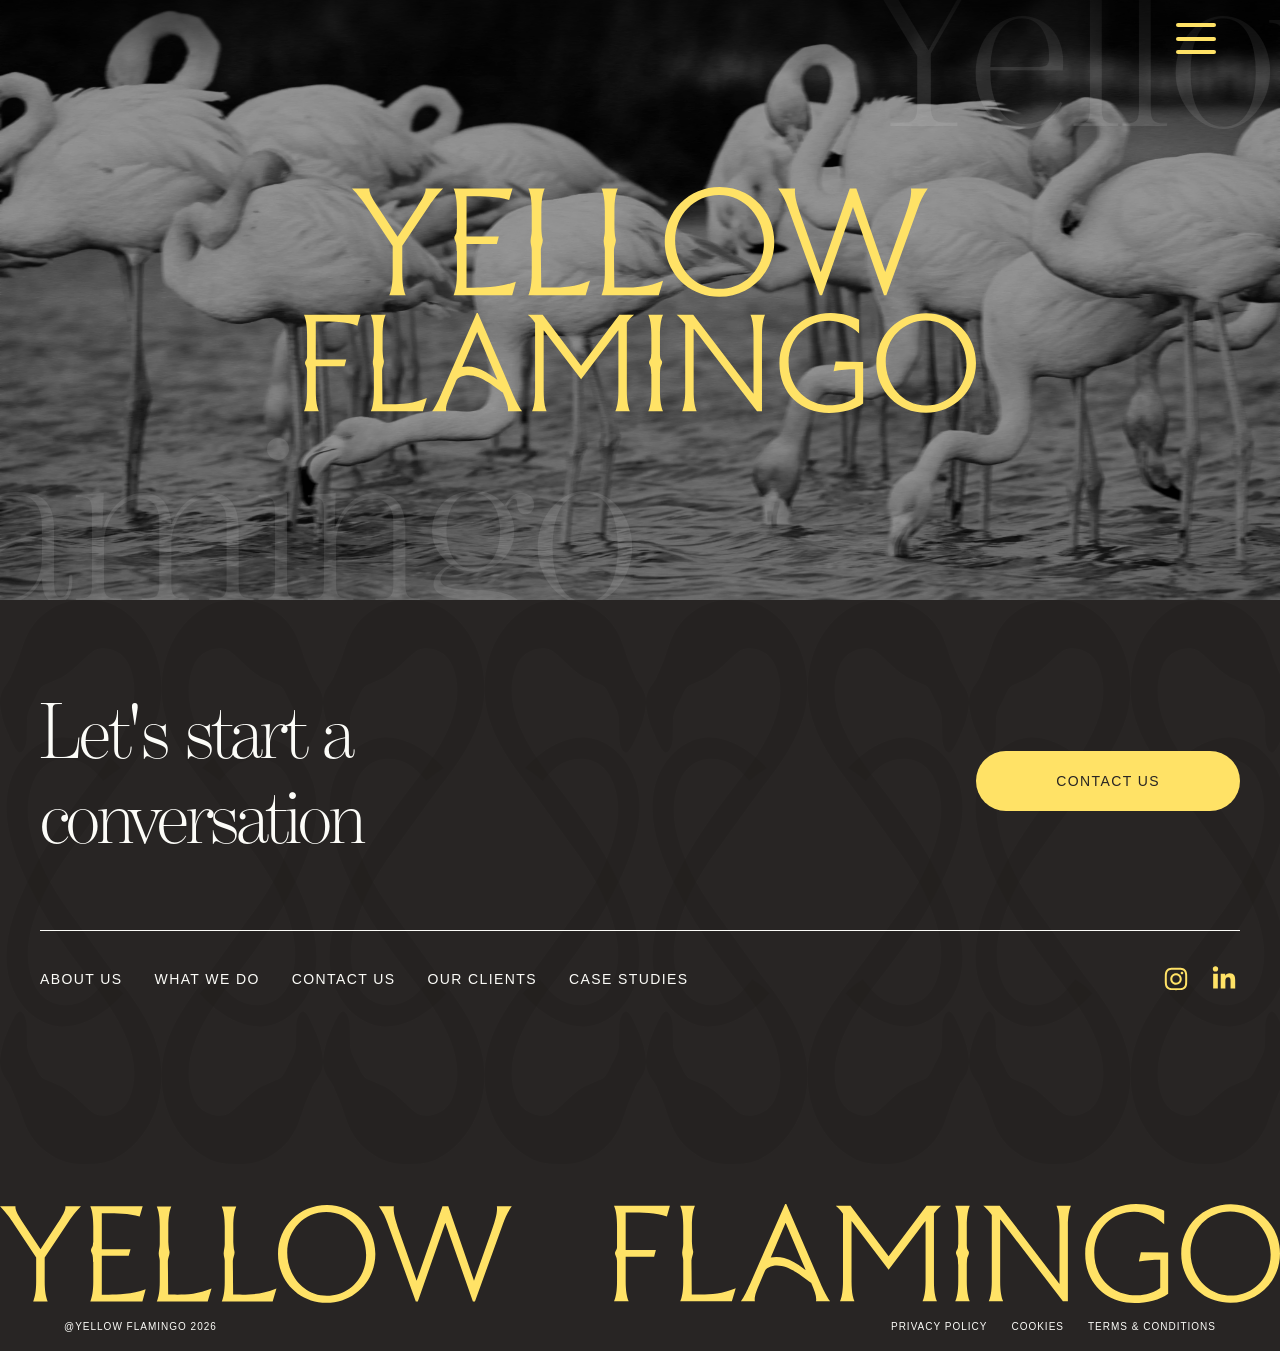
==== index.html @ ce8e5e8a "changes" ====
<!DOCTYPE html>
<html lang="en-US">

<head><meta charset="UTF-8">
    
    <meta name="viewport" content="width=device-width, initial-scale=1.0">
    <title>yellow-flamingo</title>
<meta name="robots" content="max-image-preview:large">
<style id="wp-img-auto-sizes-contain-inline-css">
img:is([sizes=auto i],[sizes^="auto," i]){contain-intrinsic-size:3000px 1500px}
/*# sourceURL=wp-img-auto-sizes-contain-inline-css */
</style>
<style id="wp-emoji-styles-inline-css">

	img.wp-smiley, img.emoji {
		display: inline !important;
		border: none !important;
		box-shadow: none !important;
		height: 1em !important;
		width: 1em !important;
		margin: 0 0.07em !important;
		vertical-align: -0.1em !important;
		background: none !important;
		padding: 0 !important;
	}
/*# sourceURL=wp-emoji-styles-inline-css */
</style>
<style id="wp-block-library-inline-css">
:root{--wp-block-synced-color:#7a00df;--wp-block-synced-color--rgb:122,0,223;--wp-bound-block-color:var(--wp-block-synced-color);--wp-editor-canvas-background:#ddd;--wp-admin-theme-color:#007cba;--wp-admin-theme-color--rgb:0,124,186;--wp-admin-theme-color-darker-10:#006ba1;--wp-admin-theme-color-darker-10--rgb:0,107,160.5;--wp-admin-theme-color-darker-20:#005a87;--wp-admin-theme-color-darker-20--rgb:0,90,135;--wp-admin-border-width-focus:2px}@media (min-resolution:192dpi){:root{--wp-admin-border-width-focus:1.5px}}.wp-element-button{cursor:pointer}:root .has-very-light-gray-background-color{background-color:#eee}:root .has-very-dark-gray-background-color{background-color:#313131}:root .has-very-light-gray-color{color:#eee}:root .has-very-dark-gray-color{color:#313131}:root .has-vivid-green-cyan-to-vivid-cyan-blue-gradient-background{background:linear-gradient(135deg,#00d084,#0693e3)}:root .has-purple-crush-gradient-background{background:linear-gradient(135deg,#34e2e4,#4721fb 50%,#ab1dfe)}:root .has-hazy-dawn-gradient-background{background:linear-gradient(135deg,#faaca8,#dad0ec)}:root .has-subdued-olive-gradient-background{background:linear-gradient(135deg,#fafae1,#67a671)}:root .has-atomic-cream-gradient-background{background:linear-gradient(135deg,#fdd79a,#004a59)}:root .has-nightshade-gradient-background{background:linear-gradient(135deg,#330968,#31cdcf)}:root .has-midnight-gradient-background{background:linear-gradient(135deg,#020381,#2874fc)}:root{--wp--preset--font-size--normal:16px;--wp--preset--font-size--huge:42px}.has-regular-font-size{font-size:1em}.has-larger-font-size{font-size:2.625em}.has-normal-font-size{font-size:var(--wp--preset--font-size--normal)}.has-huge-font-size{font-size:var(--wp--preset--font-size--huge)}:root .has-text-align-center{text-align:center}:root .has-text-align-left{text-align:left}:root .has-text-align-right{text-align:right}.has-fit-text{white-space:nowrap!important}#end-resizable-editor-section{display:none}.aligncenter{clear:both}.items-justified-left{justify-content:flex-start}.items-justified-center{justify-content:center}.items-justified-right{justify-content:flex-end}.items-justified-space-between{justify-content:space-between}.screen-reader-text{word-wrap:normal!important;border:0;clip-path:inset(50%);height:1px;margin:-1px;overflow:hidden;padding:0;position:absolute;width:1px;word-break:normal!important}.screen-reader-text:focus{background-color:#ddd;clip-path:none;color:#444;display:block;font-size:1em;height:auto;left:5px;line-height:normal;padding:15px 23px 14px;text-decoration:none;top:5px;width:auto;z-index:100000}html :where(.has-border-color){border-style:solid}html :where([style^=border-color],[style*=";border-color"],[style*="; border-color"]){border-style:solid}html :where([style^=border-top-color],[style*=";border-top-color"],[style*="; border-top-color"]){border-top-style:solid}html :where([style^=border-right-color],[style*=";border-right-color"],[style*="; border-right-color"]){border-right-style:solid}html :where([style^=border-bottom-color],[style*=";border-bottom-color"],[style*="; border-bottom-color"]){border-bottom-style:solid}html :where([style^=border-left-color],[style*=";border-left-color"],[style*="; border-left-color"]){border-left-style:solid}html :where([style^=border-width],[style*=";border-width"],[style*="; border-width"]){border-style:solid}html :where([style^=border-top-width],[style*=";border-top-width"],[style*="; border-top-width"]){border-top-style:solid}html :where([style^=border-right-width],[style*=";border-right-width"],[style*="; border-right-width"]){border-right-style:solid}html :where([style^=border-bottom-width],[style*=";border-bottom-width"],[style*="; border-bottom-width"]){border-bottom-style:solid}html :where([style^=border-left-width],[style*=";border-left-width"],[style*="; border-left-width"]){border-left-style:solid}html :where(img[class*=wp-image-]){height:auto;max-width:100%}:where(figure){margin:0 0 1em}html :where(.is-position-sticky){--wp-admin--admin-bar--position-offset:var(--wp-admin--admin-bar--height,0px)}@media screen and (max-width:600px){html :where(.is-position-sticky){--wp-admin--admin-bar--position-offset:0px}}

/*# sourceURL=/wp-includes/css/dist/block-library/common.min.css */
</style>
<style id="classic-theme-styles-inline-css">
/*! This file is auto-generated */
.wp-block-button__link{color:#fff;background-color:#32373c;border-radius:9999px;box-shadow:none;text-decoration:none;padding:calc(.667em + 2px) calc(1.333em + 2px);font-size:1.125em}.wp-block-file__button{background:#32373c;color:#fff;text-decoration:none}
/*# sourceURL=/wp-includes/css/classic-themes.min.css */
</style>

<style id="global-styles-inline-css">
:root{--wp--preset--aspect-ratio--square: 1;--wp--preset--aspect-ratio--4-3: 4/3;--wp--preset--aspect-ratio--3-4: 3/4;--wp--preset--aspect-ratio--3-2: 3/2;--wp--preset--aspect-ratio--2-3: 2/3;--wp--preset--aspect-ratio--16-9: 16/9;--wp--preset--aspect-ratio--9-16: 9/16;--wp--preset--color--black: #000000;--wp--preset--color--cyan-bluish-gray: #abb8c3;--wp--preset--color--white: #ffffff;--wp--preset--color--pale-pink: #f78da7;--wp--preset--color--vivid-red: #cf2e2e;--wp--preset--color--luminous-vivid-orange: #ff6900;--wp--preset--color--luminous-vivid-amber: #fcb900;--wp--preset--color--light-green-cyan: #7bdcb5;--wp--preset--color--vivid-green-cyan: #00d084;--wp--preset--color--pale-cyan-blue: #8ed1fc;--wp--preset--color--vivid-cyan-blue: #0693e3;--wp--preset--color--vivid-purple: #9b51e0;--wp--preset--gradient--vivid-cyan-blue-to-vivid-purple: linear-gradient(135deg,rgb(6,147,227) 0%,rgb(155,81,224) 100%);--wp--preset--gradient--light-green-cyan-to-vivid-green-cyan: linear-gradient(135deg,rgb(122,220,180) 0%,rgb(0,208,130) 100%);--wp--preset--gradient--luminous-vivid-amber-to-luminous-vivid-orange: linear-gradient(135deg,rgb(252,185,0) 0%,rgb(255,105,0) 100%);--wp--preset--gradient--luminous-vivid-orange-to-vivid-red: linear-gradient(135deg,rgb(255,105,0) 0%,rgb(207,46,46) 100%);--wp--preset--gradient--very-light-gray-to-cyan-bluish-gray: linear-gradient(135deg,rgb(238,238,238) 0%,rgb(169,184,195) 100%);--wp--preset--gradient--cool-to-warm-spectrum: linear-gradient(135deg,rgb(74,234,220) 0%,rgb(151,120,209) 20%,rgb(207,42,186) 40%,rgb(238,44,130) 60%,rgb(251,105,98) 80%,rgb(254,248,76) 100%);--wp--preset--gradient--blush-light-purple: linear-gradient(135deg,rgb(255,206,236) 0%,rgb(152,150,240) 100%);--wp--preset--gradient--blush-bordeaux: linear-gradient(135deg,rgb(254,205,165) 0%,rgb(254,45,45) 50%,rgb(107,0,62) 100%);--wp--preset--gradient--luminous-dusk: linear-gradient(135deg,rgb(255,203,112) 0%,rgb(199,81,192) 50%,rgb(65,88,208) 100%);--wp--preset--gradient--pale-ocean: linear-gradient(135deg,rgb(255,245,203) 0%,rgb(182,227,212) 50%,rgb(51,167,181) 100%);--wp--preset--gradient--electric-grass: linear-gradient(135deg,rgb(202,248,128) 0%,rgb(113,206,126) 100%);--wp--preset--gradient--midnight: linear-gradient(135deg,rgb(2,3,129) 0%,rgb(40,116,252) 100%);--wp--preset--font-size--small: 13px;--wp--preset--font-size--medium: 20px;--wp--preset--font-size--large: 36px;--wp--preset--font-size--x-large: 42px;--wp--preset--spacing--20: 0.44rem;--wp--preset--spacing--30: 0.67rem;--wp--preset--spacing--40: 1rem;--wp--preset--spacing--50: 1.5rem;--wp--preset--spacing--60: 2.25rem;--wp--preset--spacing--70: 3.38rem;--wp--preset--spacing--80: 5.06rem;--wp--preset--shadow--natural: 6px 6px 9px rgba(0, 0, 0, 0.2);--wp--preset--shadow--deep: 12px 12px 50px rgba(0, 0, 0, 0.4);--wp--preset--shadow--sharp: 6px 6px 0px rgba(0, 0, 0, 0.2);--wp--preset--shadow--outlined: 6px 6px 0px -3px rgb(255, 255, 255), 6px 6px rgb(0, 0, 0);--wp--preset--shadow--crisp: 6px 6px 0px rgb(0, 0, 0);}.wp-block-button{--wp--preset--dimension--25: 25%;--wp--preset--dimension--50: 50%;--wp--preset--dimension--75: 75%;--wp--preset--dimension--100: 100%;}:where(body) { margin: 0; }:where(.is-layout-flex){gap: 0.5em;}:where(.is-layout-grid){gap: 0.5em;}body .is-layout-flex{display: flex;}.is-layout-flex{flex-wrap: wrap;align-items: center;}.is-layout-flex > :is(*, div){margin: 0;}body .is-layout-grid{display: grid;}.is-layout-grid > :is(*, div){margin: 0;}body{padding-top: 0px;padding-right: 0px;padding-bottom: 0px;padding-left: 0px;}:root :where(.wp-element-button, .wp-block-button__link){background-color: #32373c;border-width: 0;color: #fff;font-family: inherit;font-size: inherit;font-style: inherit;font-weight: inherit;letter-spacing: inherit;line-height: inherit;padding-top: calc(0.667em + 2px);padding-right: calc(1.333em + 2px);padding-bottom: calc(0.667em + 2px);padding-left: calc(1.333em + 2px);text-decoration: none;text-transform: inherit;}.has-black-color{color: var(--wp--preset--color--black) !important;}.has-cyan-bluish-gray-color{color: var(--wp--preset--color--cyan-bluish-gray) !important;}.has-white-color{color: var(--wp--preset--color--white) !important;}.has-pale-pink-color{color: var(--wp--preset--color--pale-pink) !important;}.has-vivid-red-color{color: var(--wp--preset--color--vivid-red) !important;}.has-luminous-vivid-orange-color{color: var(--wp--preset--color--luminous-vivid-orange) !important;}.has-luminous-vivid-amber-color{color: var(--wp--preset--color--luminous-vivid-amber) !important;}.has-light-green-cyan-color{color: var(--wp--preset--color--light-green-cyan) !important;}.has-vivid-green-cyan-color{color: var(--wp--preset--color--vivid-green-cyan) !important;}.has-pale-cyan-blue-color{color: var(--wp--preset--color--pale-cyan-blue) !important;}.has-vivid-cyan-blue-color{color: var(--wp--preset--color--vivid-cyan-blue) !important;}.has-vivid-purple-color{color: var(--wp--preset--color--vivid-purple) !important;}.has-black-background-color{background-color: var(--wp--preset--color--black) !important;}.has-cyan-bluish-gray-background-color{background-color: var(--wp--preset--color--cyan-bluish-gray) !important;}.has-white-background-color{background-color: var(--wp--preset--color--white) !important;}.has-pale-pink-background-color{background-color: var(--wp--preset--color--pale-pink) !important;}.has-vivid-red-background-color{background-color: var(--wp--preset--color--vivid-red) !important;}.has-luminous-vivid-orange-background-color{background-color: var(--wp--preset--color--luminous-vivid-orange) !important;}.has-luminous-vivid-amber-background-color{background-color: var(--wp--preset--color--luminous-vivid-amber) !important;}.has-light-green-cyan-background-color{background-color: var(--wp--preset--color--light-green-cyan) !important;}.has-vivid-green-cyan-background-color{background-color: var(--wp--preset--color--vivid-green-cyan) !important;}.has-pale-cyan-blue-background-color{background-color: var(--wp--preset--color--pale-cyan-blue) !important;}.has-vivid-cyan-blue-background-color{background-color: var(--wp--preset--color--vivid-cyan-blue) !important;}.has-vivid-purple-background-color{background-color: var(--wp--preset--color--vivid-purple) !important;}.has-black-border-color{border-color: var(--wp--preset--color--black) !important;}.has-cyan-bluish-gray-border-color{border-color: var(--wp--preset--color--cyan-bluish-gray) !important;}.has-white-border-color{border-color: var(--wp--preset--color--white) !important;}.has-pale-pink-border-color{border-color: var(--wp--preset--color--pale-pink) !important;}.has-vivid-red-border-color{border-color: var(--wp--preset--color--vivid-red) !important;}.has-luminous-vivid-orange-border-color{border-color: var(--wp--preset--color--luminous-vivid-orange) !important;}.has-luminous-vivid-amber-border-color{border-color: var(--wp--preset--color--luminous-vivid-amber) !important;}.has-light-green-cyan-border-color{border-color: var(--wp--preset--color--light-green-cyan) !important;}.has-vivid-green-cyan-border-color{border-color: var(--wp--preset--color--vivid-green-cyan) !important;}.has-pale-cyan-blue-border-color{border-color: var(--wp--preset--color--pale-cyan-blue) !important;}.has-vivid-cyan-blue-border-color{border-color: var(--wp--preset--color--vivid-cyan-blue) !important;}.has-vivid-purple-border-color{border-color: var(--wp--preset--color--vivid-purple) !important;}.has-vivid-cyan-blue-to-vivid-purple-gradient-background{background: var(--wp--preset--gradient--vivid-cyan-blue-to-vivid-purple) !important;}.has-light-green-cyan-to-vivid-green-cyan-gradient-background{background: var(--wp--preset--gradient--light-green-cyan-to-vivid-green-cyan) !important;}.has-luminous-vivid-amber-to-luminous-vivid-orange-gradient-background{background: var(--wp--preset--gradient--luminous-vivid-amber-to-luminous-vivid-orange) !important;}.has-luminous-vivid-orange-to-vivid-red-gradient-background{background: var(--wp--preset--gradient--luminous-vivid-orange-to-vivid-red) !important;}.has-very-light-gray-to-cyan-bluish-gray-gradient-background{background: var(--wp--preset--gradient--very-light-gray-to-cyan-bluish-gray) !important;}.has-cool-to-warm-spectrum-gradient-background{background: var(--wp--preset--gradient--cool-to-warm-spectrum) !important;}.has-blush-light-purple-gradient-background{background: var(--wp--preset--gradient--blush-light-purple) !important;}.has-blush-bordeaux-gradient-background{background: var(--wp--preset--gradient--blush-bordeaux) !important;}.has-luminous-dusk-gradient-background{background: var(--wp--preset--gradient--luminous-dusk) !important;}.has-pale-ocean-gradient-background{background: var(--wp--preset--gradient--pale-ocean) !important;}.has-electric-grass-gradient-background{background: var(--wp--preset--gradient--electric-grass) !important;}.has-midnight-gradient-background{background: var(--wp--preset--gradient--midnight) !important;}.has-small-font-size{font-size: var(--wp--preset--font-size--small) !important;}.has-medium-font-size{font-size: var(--wp--preset--font-size--medium) !important;}.has-large-font-size{font-size: var(--wp--preset--font-size--large) !important;}.has-x-large-font-size{font-size: var(--wp--preset--font-size--x-large) !important;}
/*# sourceURL=global-styles-inline-css */
</style>

<link rel="stylesheet" id="yellow-flamingo-style-css" href="/wp-content/themes/yellow-flamingo/style.css?ver=1.0.0" media="all">
<link rel="EditURI" type="application/rsd+xml" title="RSD" href="/xmlrpc.php?rsd">
<meta name="generator" content="WordPress 7.1.3">
</head>

<body class="home blog wp-theme-yellow-flamingo gradient-bg">

    <a href="#main-content" class="sr-only focus:not-sr-only focus:absolute focus:top-4 focus:left-4 focus:z-[100] focus:px-4 focus:py-2 focus:bg-primary focus:text-white focus:rounded-lg">
        Skip to main content
    </a>

    <header class="fixed inset-x-0 top-0 z-50">
        <div aria-hidden="true" class="pointer-events-none absolute inset-x-0 top-0 h-19 bg-linear-to-b from-black/60 to-black/0 z-10"></div>

        <div class="container relative z-10 mx-auto flex w-full items-center justify-between px-6 py-6 sm:px-10 lg:px-16">
                            <span></span>
            
            <button type="button" id="menu-toggle" class="group relative z-70 flex h-7 w-10 items-center justify-center cursor-pointer" aria-label="Open menu" aria-expanded="false" aria-controls="primary-menu">
                <svg xmlns="http://www.w3.org/2000/svg" width="40" height="31" viewbox="0 0 40 31" fill="none">
                    <line x1="2" y1="2" x2="38" y2="2" stroke="#FFE266" stroke-width="4" stroke-linecap="round" class="origin-center transform-fill transition-transform duration-300 group-aria-expanded:translate-y-[13.5px] group-aria-expanded:rotate-45"></line>
                    <line x1="2" y1="16" x2="38" y2="16" stroke="#FFE266" stroke-width="4" stroke-linecap="round" class="origin-center transform-fill transition-all duration-300 group-aria-expanded:scale-x-0 group-aria-expanded:opacity-0"></line>
                    <line x1="2" y1="29" x2="38" y2="29" stroke="#FFE266" stroke-width="4" stroke-linecap="round" class="origin-center transform-fill transition-transform duration-300 group-aria-expanded:translate-y-[-13.5px] group-aria-expanded:-rotate-45"></line>
                </svg>
            </button>
        </div>
    </header>

    <div id="primary-menu" class="pointer-events-none fixed inset-0 z-60 opacity-0 transition-opacity duration-300" role="dialog" aria-modal="true" aria-label="Site menu" aria-hidden="true" inert>
        <div class="grid h-full w-full grid-cols-1 overflow-y-auto lg:grid-cols-2">
            <div class="relative flex flex-col items-center justify-center gap-10 bg-charcoal py-24">
                <div class="pointer-events-none fixed inset-x-0 top-0 z-80 container mx-auto flex w-full justify-end px-6 py-6 sm:px-10 lg:hidden lg:px-16">
                    <button type="button" data-menu-close class="pointer-events-auto relative z-70 flex h-7 w-10 items-center justify-center text-primary" aria-label="Close menu">
                        <svg class="h-6 w-6" xmlns="http://www.w3.org/2000/svg" width="28" height="28" viewbox="0 0 28 28" fill="currentColor">
                            <path d="M26 2L2 26M2 2L26 26" stroke="currentColor" stroke-width="4" stroke-linecap="round" stroke-linejoin="round"></path>
                        </svg>
                    </button>
                </div>

                <div class="pointer-events-none fixed inset-x-0 top-0 z-80 container mx-auto flex w-full justify-start px-6 py-6 sm:px-10 lg:px-16 h-19">
                    <a href="/" class="pointer-events-auto relative z-81 flex shrink-0 items-center gap-1.5" aria-label="yellow-flamingo — Home">
                        <img src="/wp-content/themes/yellow-flamingo/assets/images/yellow.svg" alt="" class="h-5 w-auto sm:h-6">
                        <img src="/wp-content/themes/yellow-flamingo/assets/images/flamingo.svg" alt="" class="h-5 pl-2 w-auto sm:h-6">
                    </a>
                </div>

                <div class="pointer-events-none fixed inset-x-0 top-0 z-80 container mx-auto flex h-full items-center justify-center px-6 sm:px-10 lg:justify-start lg:px-16">
                    <div class="pointer-events-auto flex flex-col items-center gap-10 lg:items-start">
                        <nav aria-label="Primary" class="flex flex-col items-center gap-6 text-center sm:gap-4 [&amp;_a]:link-underline [&amp;_a]:font-display [&amp;_a]:text-4xl [&amp;_a]:font-light [&amp;_a]:leading-tight [&amp;_a]:text-snow [&amp;_a]:transition-colors [&amp;_a]:duration-300 [&amp;_a:hover]:text-primary [&amp;_li]:list-none sm:[&amp;_a]:text-5xl lg:items-start lg:text-left lg:[&amp;_a]:text-5xl">
                            <li id="menu-item-6" class="menu-item menu-item-type-custom menu-item-object-custom menu-item-6"><a href="/about-us/">About Us</a></li>
<li id="menu-item-7" class="menu-item menu-item-type-custom menu-item-object-custom menu-item-7"><a href="#">What We Do</a></li>
<li id="menu-item-8" class="menu-item menu-item-type-custom menu-item-object-custom menu-item-8"><a href="#">Contact Us</a></li>
<li id="menu-item-9" class="menu-item menu-item-type-custom menu-item-object-custom menu-item-9"><a href="#">Our Clients</a></li>
<li id="menu-item-10" class="menu-item menu-item-type-custom menu-item-object-custom menu-item-10"><a href="#">Case Studies</a></li>
                        </nav>

                        <a href="/contact/" class="inline-flex w-fit shrink-0 items-center justify-center rounded-full bg-primary px-20 py-5 font-sans text-sm font-medium tracking-[1.4px] text-charcoal uppercase transition-colors duration-300 hover:bg-primary/90">
                            Contact Us
                        </a>
                    </div>
                </div>
            </div>

            <div class="relative hidden flex-col items-center justify-center bg-primary py-10 lg:flex lg:py-16">
                <div class="pointer-events-none fixed inset-x-0 top-0 z-80 container mx-auto hidden w-full justify-end px-6 py-6 sm:px-10 lg:flex lg:px-16">
                    <button type="button" data-menu-close class="pointer-events-auto relative z-70 flex h-7 w-10 items-center justify-center text-charcoal cursor-pointer" aria-label="Close menu">
                        <svg class="h-6 w-6" xmlns="http://www.w3.org/2000/svg" width="28" height="28" viewbox="0 0 28 28" fill="none">
                            <path d="M26 2L2 26M2 2L26 26" stroke="#1E1E1E" stroke-width="4" stroke-linecap="round" stroke-linejoin="round"></path>
                        </svg>
                    </button>
                </div>

                <div class="pointer-events-none fixed inset-x-0 top-0 z-80 hidden h-full container mx-auto items-center justify-end px-6 sm:px-10 lg:flex lg:px-16">
                    <div class="pointer-events-auto w-95 overflow-hidden rounded-sm bg-charcoal">
                        <img src="/wp-content/themes/yellow-flamingo/assets/images/akt-london.webp" alt="" class="aspect-4/3 w-full object-cover">
                        <div class="p-5">
                            <p class="font-sans text-sm font-medium tracking-[1.4px] text-snow uppercase">AKT London</p>
                            <p class="mt-4 font-display text-2xl leading-tight font-light text-snow">Retail readiness and
                                wholesale foundations for a bodycare start-up on the rise</p>
                            <a href="#" class="eyebrow text-underline mt-4 inline-block text-primary uppercase transition-colors duration-300 hover:text-primary/80">
                                Read the case study
                            </a>
                        </div>
                    </div>
                </div>
            </div>
        </div>
    </div>


    <main id="main-content" role="main">
<section class="relative flex min-h-150 w-full items-center justify-center overflow-hidden bg-charcoal">
    <img src="/wp-content/themes/yellow-flamingo/assets/images/yellow-flamingo-hero.webp" alt="A flock of flamingos" class="absolute inset-0 h-full w-full object-cover">

    <div aria-hidden="true" class="pointer-events-none absolute inset-0 bg-black/40"></div>

    <h1>
        <span class="sr-only">Yellow Flamingo</span>

        <span aria-hidden="true" class="pointer-events-none absolute top-0 right-0 z-10 max-w-none translate-x-1/4 -translate-y-1/4 font-display font-light text-[8rem] text-white/10 sm:text-[12rem] lg:text-[16rem] hidden lg:block">
            Yellow
        </span>
        <span aria-hidden="true" class="pointer-events-none absolute bottom-0 left-0 z-10 max-w-none -translate-x-1/4 translate-y-1/4 font-display font-light text-[8rem] whitespace-nowrap text-white/10 sm:text-[12rem] lg:text-[16rem] hidden lg:block">
            Flamingo
        </span>

    </h1>

    <div class="relative z-20 flex flex-col items-center gap-3 px-6 sm:gap-4">
        <img src="/wp-content/themes/yellow-flamingo/assets/images/yellow.svg" alt="Yellow Flamingo" class="w-[70vw] max-w-md sm:max-w-lg lg:max-w-xl">
        <img src="/wp-content/themes/yellow-flamingo/assets/images/flamingo.svg" alt="" class="w-[80vw] max-w-lg sm:max-w-xl lg:max-w-2xl">
    </div>
</section>



</main>
<!-- End of Main Content -->

<!-- Footer -->
<footer class="relative overflow-hidden bg-charcoal text-snow">
    <div class="relative lg:min-h-141">
        <div aria-hidden="true" class="pointer-events-none absolute inset-0 bg-repeat" style="background-image:url('/wp-content/themes/yellow-flamingo/assets/images/pattern.svg');">
        </div>

        <div class="container relative z-10 mx-auto w-full px-6 pt-20 pb-10 sm:px-10 md:pt-24 lg:px=20">
            <div class="flex flex-col items-center gap-10 text-center lg:flex-row lg:items-center lg:justify-between lg:text-left">
                <h2 class="font-display text-5xl leading-[1.05] font-light text-snow sm:text-6xl lg:text-[5rem] lg:leading-21.25">
                    Let's start a<br>
                    conversation
                </h2>
                <a href="/contact/" class="inline-flex shrink-0 items-center justify-center rounded-full bg-primary px-20 py-5 font-sans text-sm font-medium tracking-[1.4px] text-charcoal uppercase transition-colors duration-300 hover:bg-primary/90">
                    Contact Us
                </a>
            </div>

            <div class="mt-14 border-t border-snow md:mt-16"></div>

            <div class="mt-8 grid grid-cols-2 grid-flow-col grid-rows-3 items-center gap-x-8 gap-y-6 sm:flex sm:flex-row sm:gap-y-3 sm:items-center sm:justify-between">
                <nav aria-label="Footer" class="contents sm:flex sm:flex-wrap sm:items-center sm:gap-x-8 sm:gap-y-3 [&amp;_a]:font-sans [&amp;_a]:text-sm [&amp;_a]:font-medium [&amp;_a]:tracking-[1.4px] [&amp;_a]:text-snow [&amp;_a]:uppercase [&amp;_a]:transition-colors [&amp;_a]:duration-300 [&amp;_a:hover]:text-primary [&amp;_li]:list-none">
                    <li class="menu-item menu-item-type-custom menu-item-object-custom menu-item-6"><a href="/about-us/">About Us</a></li>
<li class="menu-item menu-item-type-custom menu-item-object-custom menu-item-7"><a href="#">What We Do</a></li>
<li class="menu-item menu-item-type-custom menu-item-object-custom menu-item-8"><a href="#">Contact Us</a></li>
<li class="menu-item menu-item-type-custom menu-item-object-custom menu-item-9"><a href="#">Our Clients</a></li>
<li class="menu-item menu-item-type-custom menu-item-object-custom menu-item-10"><a href="#">Case Studies</a></li>
                </nav>
                <div class="flex items-center gap-4">
                    <a href="https://www.instagram.com/yellow.flamingo/" target="_blank" rel="noopener noreferrer" class="text-primary transition-colors duration-300 hover:text-primary/80">
                        <span class="sr-only">Instagram</span>
                        <svg xmlns="http://www.w3.org/2000/svg" viewbox="0 0 640 640" fill="currentColor" class="h-8 w-8">
                            <path d="M320.3 205C256.8 204.8 205.2 256.2 205 319.7C204.8 383.2 256.2 434.8 319.7 435C383.2 435.2 434.8 383.8 435 320.3C435.2 256.8 383.8 205.2 320.3 205zM319.7 245.4C360.9 245.2 394.4 278.5 394.6 319.7C394.8 360.9 361.5 394.4 320.3 394.6C279.1 394.8 245.6 361.5 245.4 320.3C245.2 279.1 278.5 245.6 319.7 245.4zM413.1 200.3C413.1 185.5 425.1 173.5 439.9 173.5C454.7 173.5 466.7 185.5 466.7 200.3C466.7 215.1 454.7 227.1 439.9 227.1C425.1 227.1 413.1 215.1 413.1 200.3zM542.8 227.5C541.1 191.6 532.9 159.8 506.6 133.6C480.4 107.4 448.6 99.2 412.7 97.4C375.7 95.3 264.8 95.3 227.8 97.4C192 99.1 160.2 107.3 133.9 133.5C107.6 159.7 99.5 191.5 97.7 227.4C95.6 264.4 95.6 375.3 97.7 412.3C99.4 448.2 107.6 480 133.9 506.2C160.2 532.4 191.9 540.6 227.8 542.4C264.8 544.5 375.7 544.5 412.7 542.4C448.6 540.7 480.4 532.5 506.6 506.2C532.8 480 541 448.2 542.8 412.3C544.9 375.3 544.9 264.5 542.8 227.5zM495 452C487.2 471.6 472.1 486.7 452.4 494.6C422.9 506.3 352.9 503.6 320.3 503.6C287.7 503.6 217.6 506.2 188.2 494.6C168.6 486.8 153.5 471.7 145.6 452C133.9 422.5 136.6 352.5 136.6 319.9C136.6 287.3 134 217.2 145.6 187.8C153.4 168.2 168.5 153.1 188.2 145.2C217.7 133.5 287.7 136.2 320.3 136.2C352.9 136.2 423 133.6 452.4 145.2C472 153 487.1 168.1 495 187.8C506.7 217.3 504 287.3 504 319.9C504 352.5 506.7 422.6 495 452z"></path>
                        </svg>
                    </a>
                    <a href="https://www.linkedin.com/company/yellow-flamingo-org/" target="_blank" rel="noopener noreferrer" class="text-primary transition-colors duration-300 hover:text-primary/80">
                        <span class="sr-only">LinkedIn</span>
                        <svg xmlns="http://www.w3.org/2000/svg" viewbox="0 0 640 640" fill="currentColor" class="h-8 w-8">
                            <path d="M196.3 512L103.4 512L103.4 212.9L196.3 212.9L196.3 512zM149.8 172.1C120.1 172.1 96 147.5 96 117.8C96 103.5 101.7 89.9 111.8 79.8C121.9 69.7 135.6 64 149.8 64C164 64 177.7 69.7 187.8 79.8C197.9 89.9 203.6 103.6 203.6 117.8C203.6 147.5 179.5 172.1 149.8 172.1zM543.9 512L451.2 512L451.2 366.4C451.2 331.7 450.5 287.2 402.9 287.2C354.6 287.2 347.2 324.9 347.2 363.9L347.2 512L254.4 512L254.4 212.9L343.5 212.9L343.5 253.7L344.8 253.7C357.2 230.2 387.5 205.4 432.7 205.4C526.7 205.4 544 267.3 544 347.7L544 512L543.9 512z"></path>
                        </svg>
                    </a>
                </div>
            </div>
        </div>
    </div>

    <div class="mt-6 flex w-full flex-col items-center gap-2 overflow-hidden sm:flex-row sm:items-center sm:justify-between sm:gap-0 md:mt-10">
        <img src="/wp-content/themes/yellow-flamingo/assets/images/yellow.svg" alt="Yellow" class="w-[85%] pointer-events-none select-none sm:w-[40%]">
        <img src="/wp-content/themes/yellow-flamingo/assets/images/flamingo.svg" alt="Flamingo" class="w-[90%] pointer-events-none select-none sm:w-[52%]">
    </div>

    <div class="container z-10 mx-auto mt-4 flex w-full flex-col items-center gap-3 px-6 pb-4 text-center font-sans text-[10px] font-medium tracking-[1px] text-cream/50 uppercase sm:flex-row sm:items-center sm:justify-between sm:px-10 sm:text-left lg:px-16">
        <p>@Yellow Flamingo 2026</p>
        <div class="flex items-center gap-6">
            <a href="/privacy-policy/" class="transition-colors duration-300 hover:text-brass">Privacy Policy</a>
            <a href="/cookies/" class="transition-colors duration-300 hover:text-brass">Cookies</a>
            <a href="/terms-and-conditions/" class="transition-colors duration-300 hover:text-brass">Terms &amp;
                Conditions</a>
        </div>
    </div>
</footer>

<script type="speculationrules">
{"prefetch":[{"source":"document","where":{"and":[{"href_matches":"/*"},{"not":{"href_matches":["/wp-*.php","/wp-admin/*","/wp-content/uploads/*","/wp-content/*","/wp-content/plugins/*","/wp-content/themes/yellow-flamingo/*","/*\\?(.+)"]}},{"not":{"selector_matches":"a[rel~=\"nofollow\"]"}},{"not":{"selector_matches":".no-prefetch, .no-prefetch a"}}]},"eagerness":"conservative"}]}
</script>
<script id="yellow-flamingo-app-js" src="/wp-content/themes/yellow-flamingo/assets/js/app.js?ver=1.0.0"></script>
<script id="wp-emoji-settings" type="application/json">
{"baseUrl":"https://s.w.org/images/core/emoji/17.0.2/72x72/","ext":".png","svgUrl":"https://s.w.org/images/core/emoji/17.0.2/svg/","svgExt":".svg","source":{"concatemoji":"/wp-includes/js/wp-emoji-release.min.js?ver=7.1.3"}}
</script>
<script type="module">
/*! This file is auto-generated */
var e="script#wp-emoji-settings",t=document.querySelector(e);if(!(t instanceof HTMLScriptElement))throw new Error("Element missing: "+e);const r=JSON.parse(t.text),s=(window._wpemojiSettings=r,"wpEmojiSettingsSupports"),o=["flag","emoji"];function i(e){try{var t={supportTests:e,timestamp:(new Date).valueOf()};sessionStorage.setItem(s,JSON.stringify(t))}catch(e){}}function c(e,t,n){e.clearRect(0,0,e.canvas.width,e.canvas.height),e.fillText(t,0,0);t=new Uint32Array(e.getImageData(0,0,e.canvas.width,e.canvas.height).data);e.clearRect(0,0,e.canvas.width,e.canvas.height),e.fillText(n,0,0);const r=new Uint32Array(e.getImageData(0,0,e.canvas.width,e.canvas.height).data);return t.every((e,t)=>e===r[t])}function p(e,t){e.clearRect(0,0,e.canvas.width,e.canvas.height),e.fillText(t,0,0);var n=e.getImageData(16,16,1,1);for(let e=0;e<n.data.length;e++)if(0!==n.data[e])return!1;return!0}function u(e,t,n,r){switch(t){case"flag":return n(e,"\ud83c\udff3\ufe0f\u200d\u26a7\ufe0f","\ud83c\udff3\ufe0f\u200b\u26a7\ufe0f")?!1:!n(e,"\ud83c\udde8\ud83c\uddf6","\ud83c\udde8\u200b\ud83c\uddf6")&&!n(e,"\ud83c\udff4\udb40\udc67\udb40\udc62\udb40\udc65\udb40\udc6e\udb40\udc67\udb40\udc7f","\ud83c\udff4\u200b\udb40\udc67\u200b\udb40\udc62\u200b\udb40\udc65\u200b\udb40\udc6e\u200b\udb40\udc67\u200b\udb40\udc7f");case"emoji":return!r(e,"\ud83e\u1fac8")}return!1}function f(e,t,n,r){let a;const s=(a="undefined"!=typeof WorkerGlobalScope&&self instanceof WorkerGlobalScope?new OffscreenCanvas(300,150):document.createElement("canvas")).getContext("2d",{willReadFrequently:!0}),o=(s.textBaseline="top",s.font="600 32px Arial",{});return e.forEach(e=>{o[e]=t(s,e,n,r)}),o}function a(e){var t=document.createElement("script");t.src=e,t.defer=!0,document.head.appendChild(t)}r.supports={everything:!0,everythingExceptFlag:!0},new Promise(t=>{let n=function(){try{var e=JSON.parse(sessionStorage.getItem(s));if("object"==typeof e&&"number"==typeof e.timestamp&&(new Date).valueOf()<e.timestamp+604800&&"object"==typeof e.supportTests)return e.supportTests}catch(e){}return null}();if(!n){if("undefined"!=typeof Worker&&"undefined"!=typeof OffscreenCanvas&&"undefined"!=typeof URL&&URL.createObjectURL&&"undefined"!=typeof Blob)try{var e="postMessage("+f.toString()+"("+[JSON.stringify(o),u.toString(),c.toString(),p.toString()].join(",")+"));",r=new Blob([e],{type:"text/javascript"});const a=new Worker(URL.createObjectURL(r),{name:"wpTestEmojiSupports"});return void(a.onmessage=e=>{i(n=e.data),a.terminate(),t(n)})}catch(e){}i(n=f(o,u,c,p))}t(n)}).then(e=>{for(const n in e)r.supports[n]=e[n],r.supports.everything=r.supports.everything&&r.supports[n],"flag"!==n&&(r.supports.everythingExceptFlag=r.supports.everythingExceptFlag&&r.supports[n]);var t;r.supports.everythingExceptFlag=r.supports.everythingExceptFlag&&!r.supports.flag,r.supports.everything||((t=r.source||{}).concatemoji?a(t.concatemoji):t.wpemoji&&t.twemoji&&(a(t.twemoji),a(t.wpemoji)))});
//# sourceURL=/wp-includes/js/wp-emoji-loader.min.js
</script>
</body>

</html>
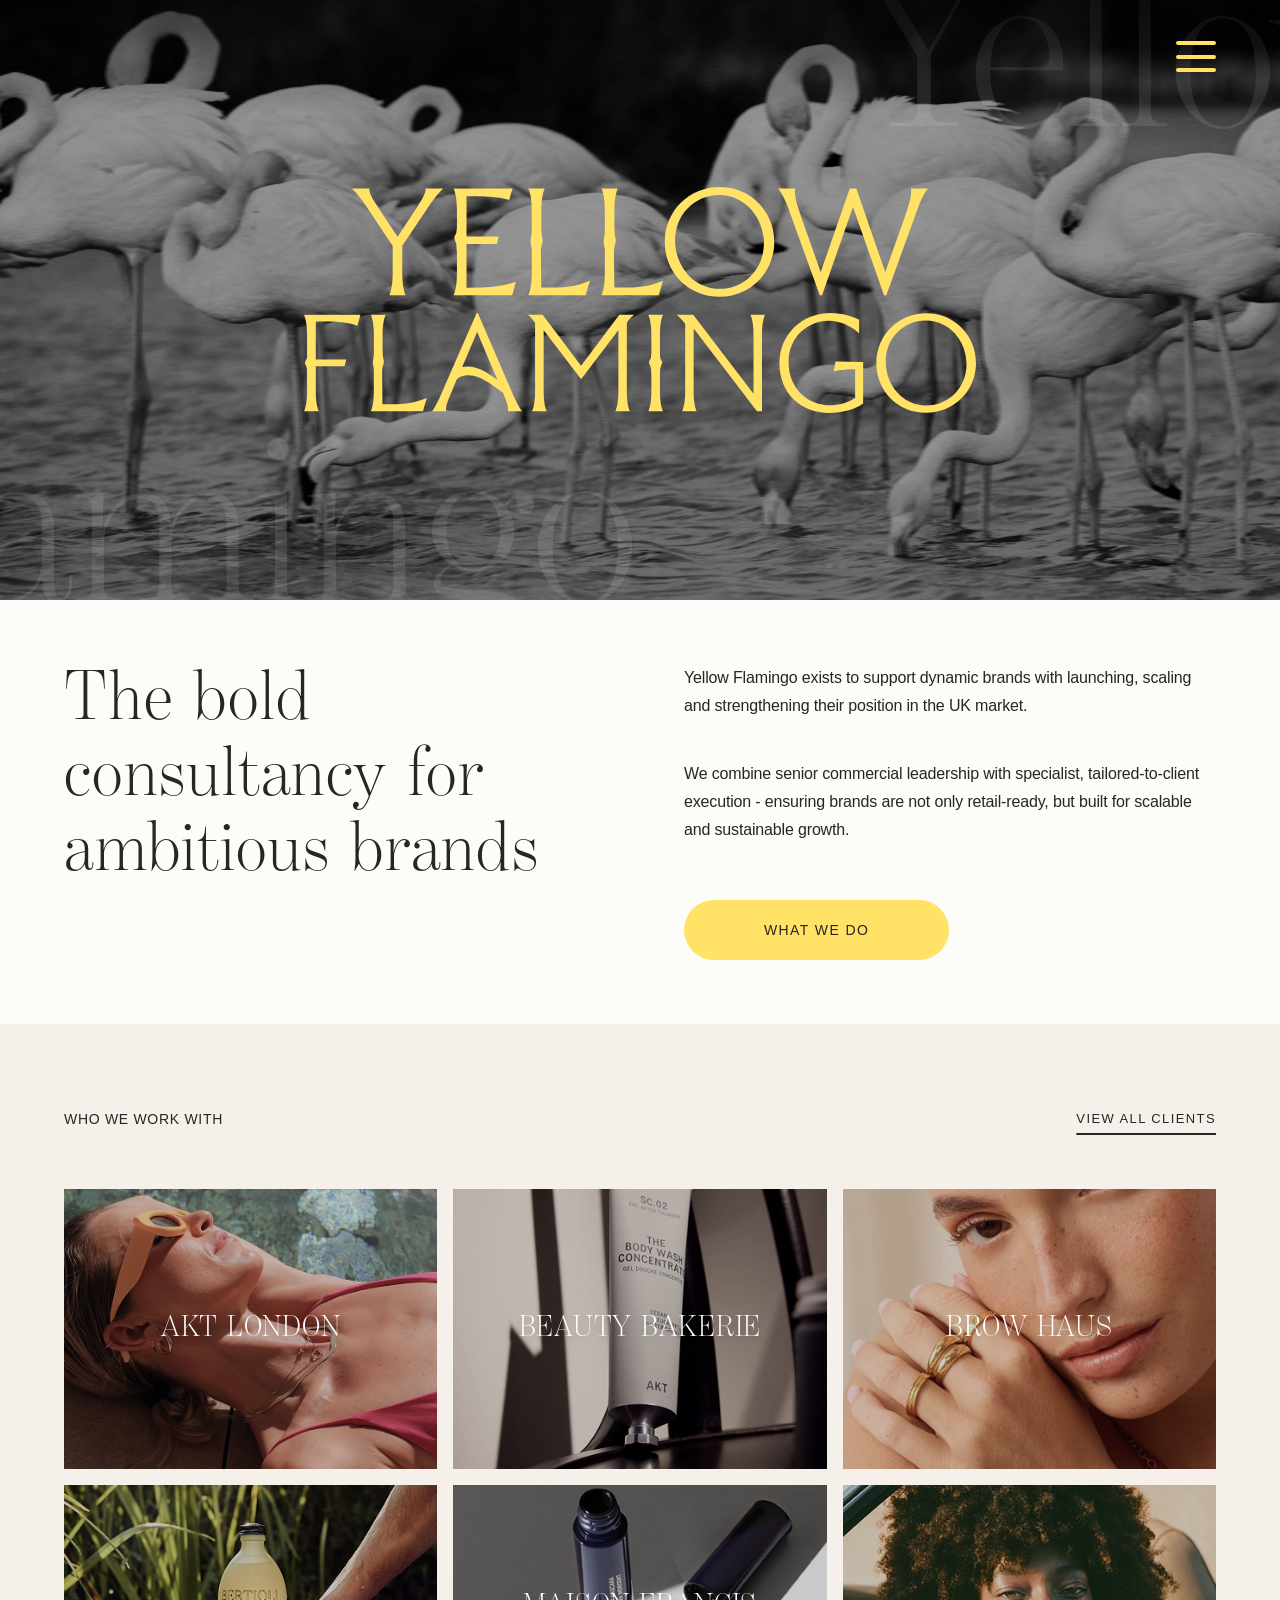
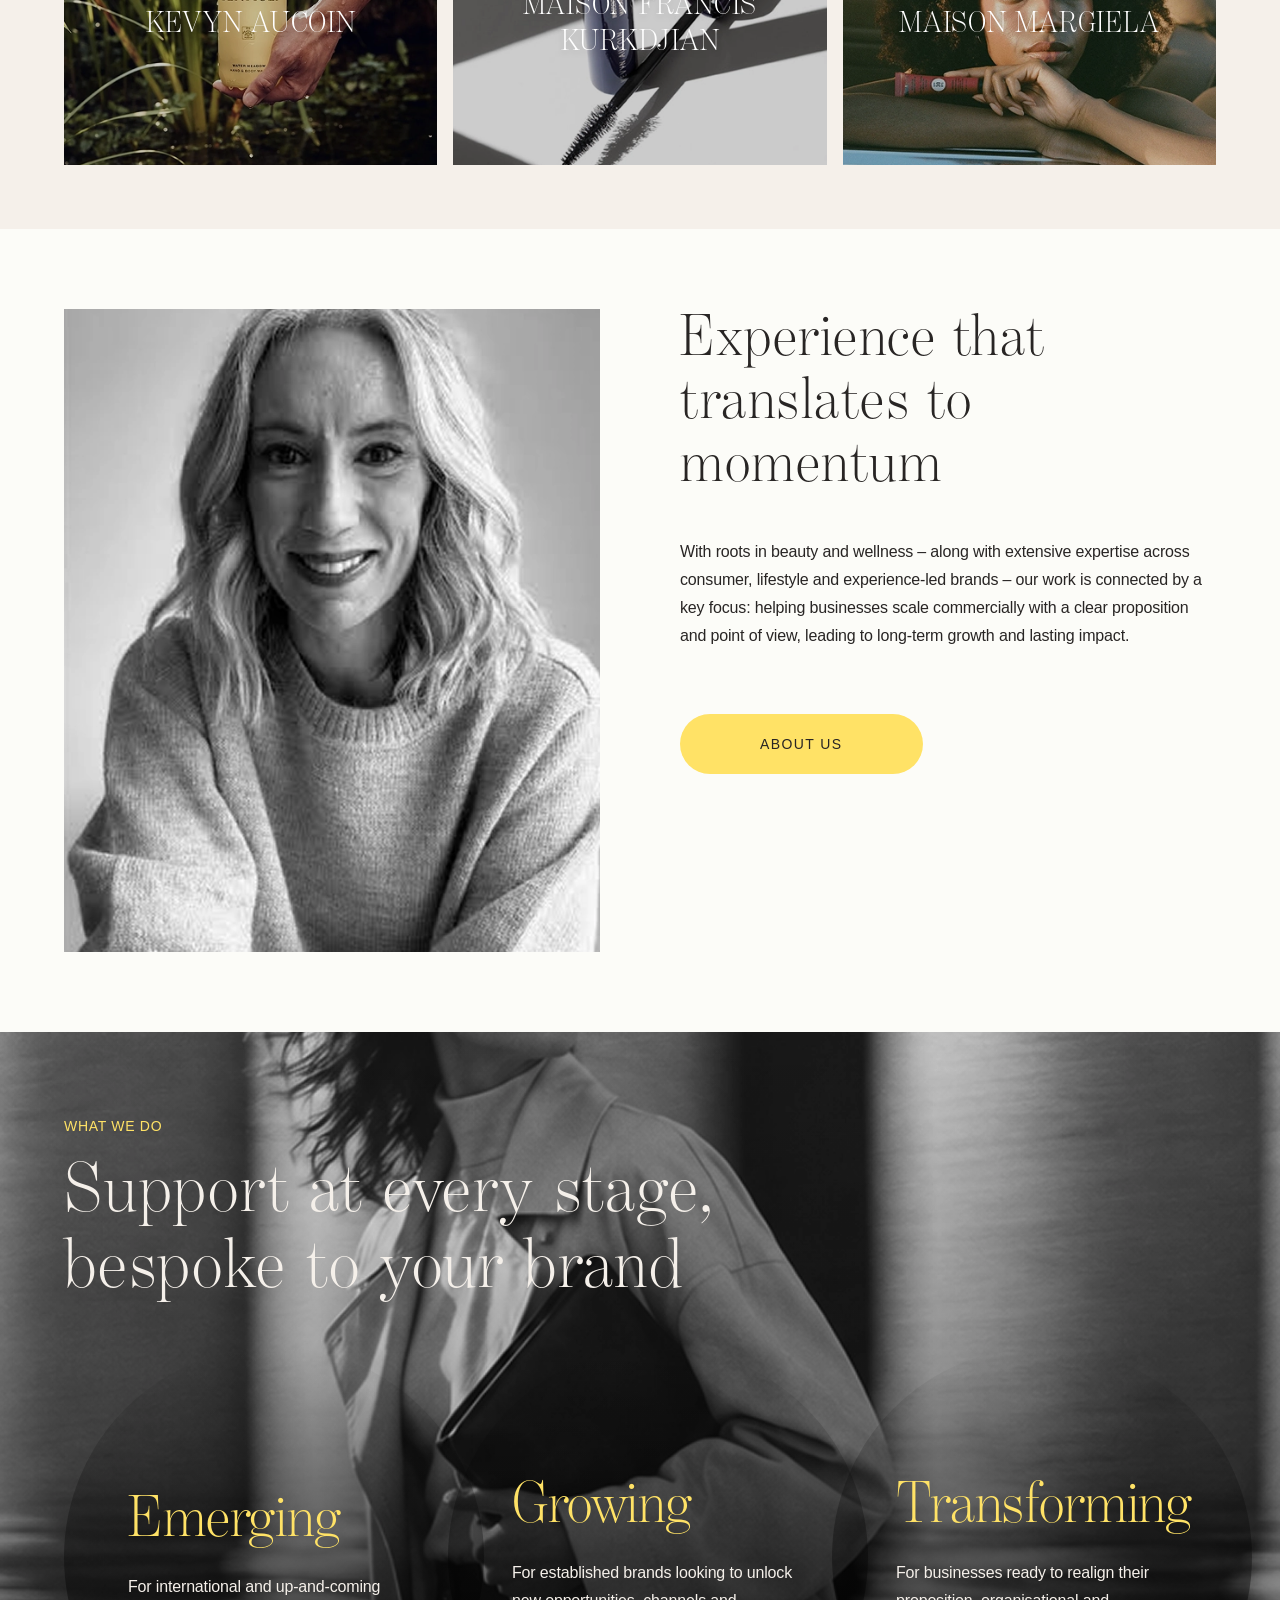
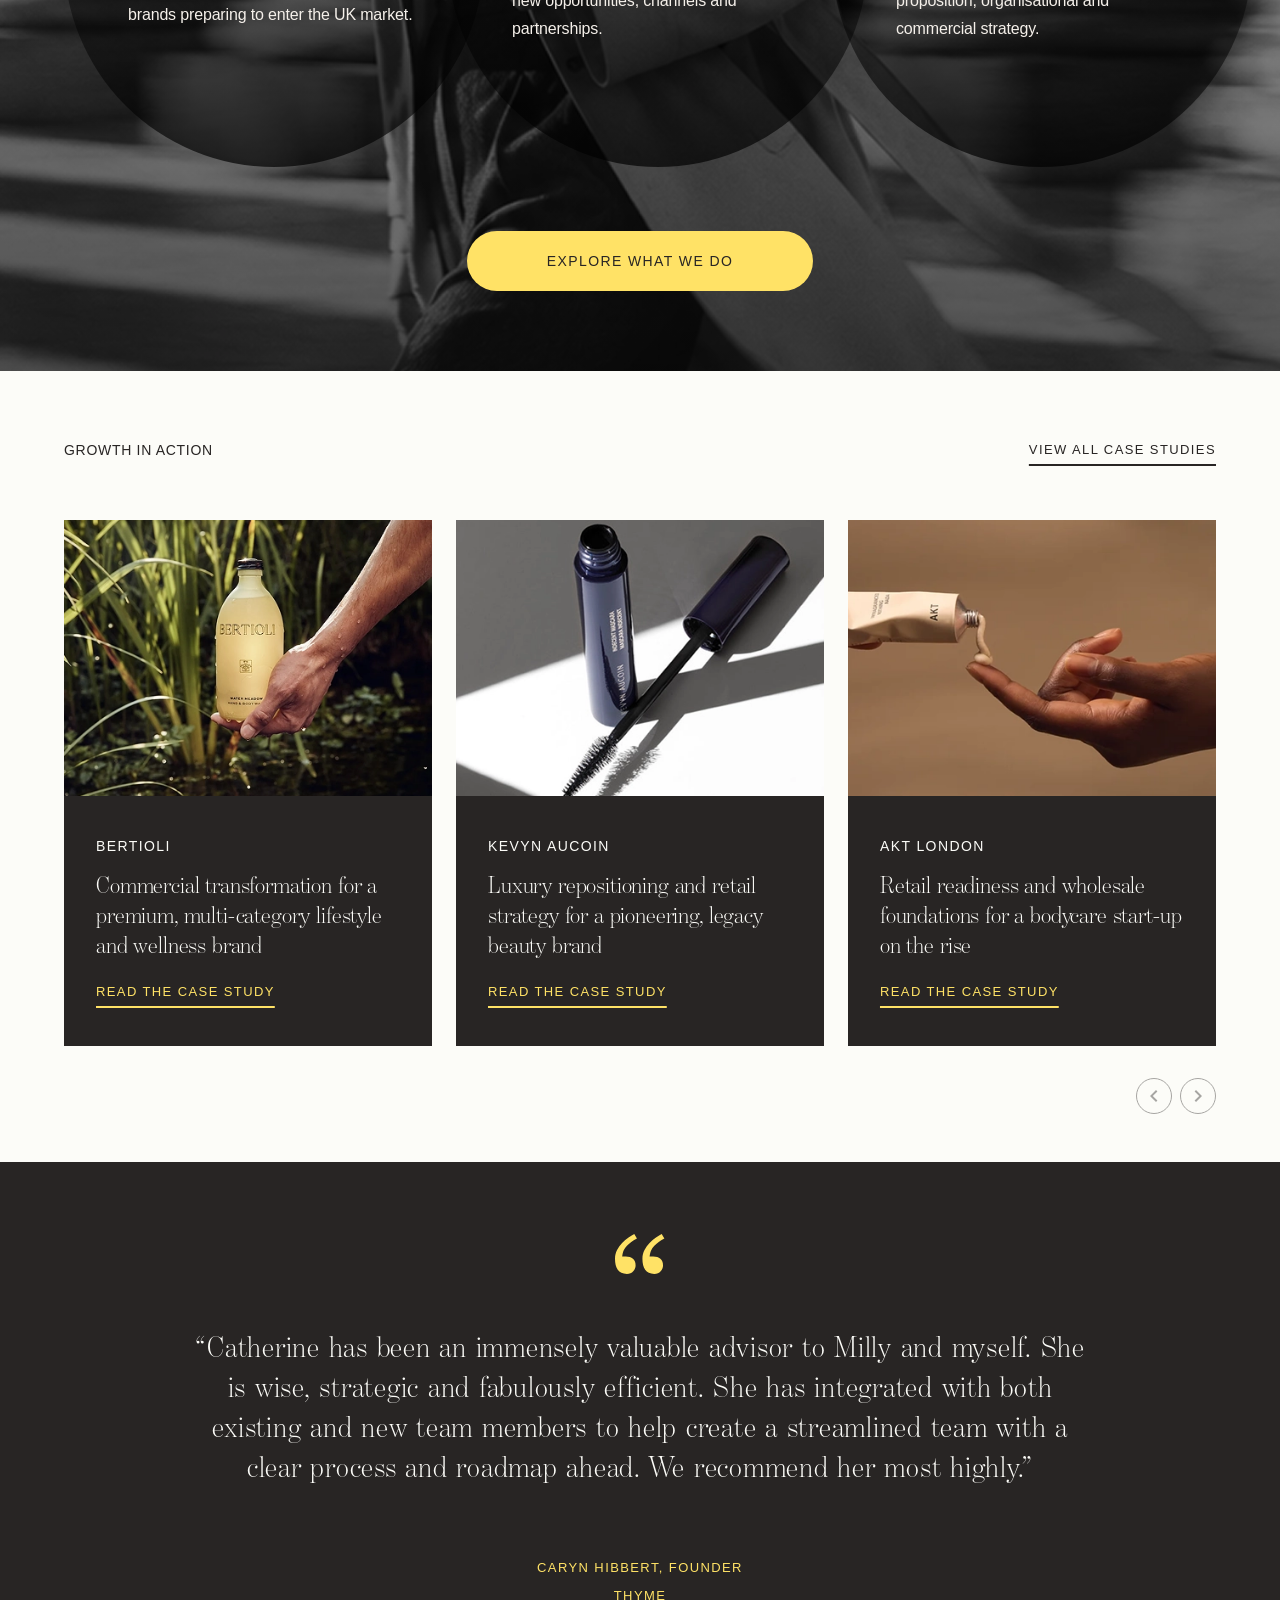
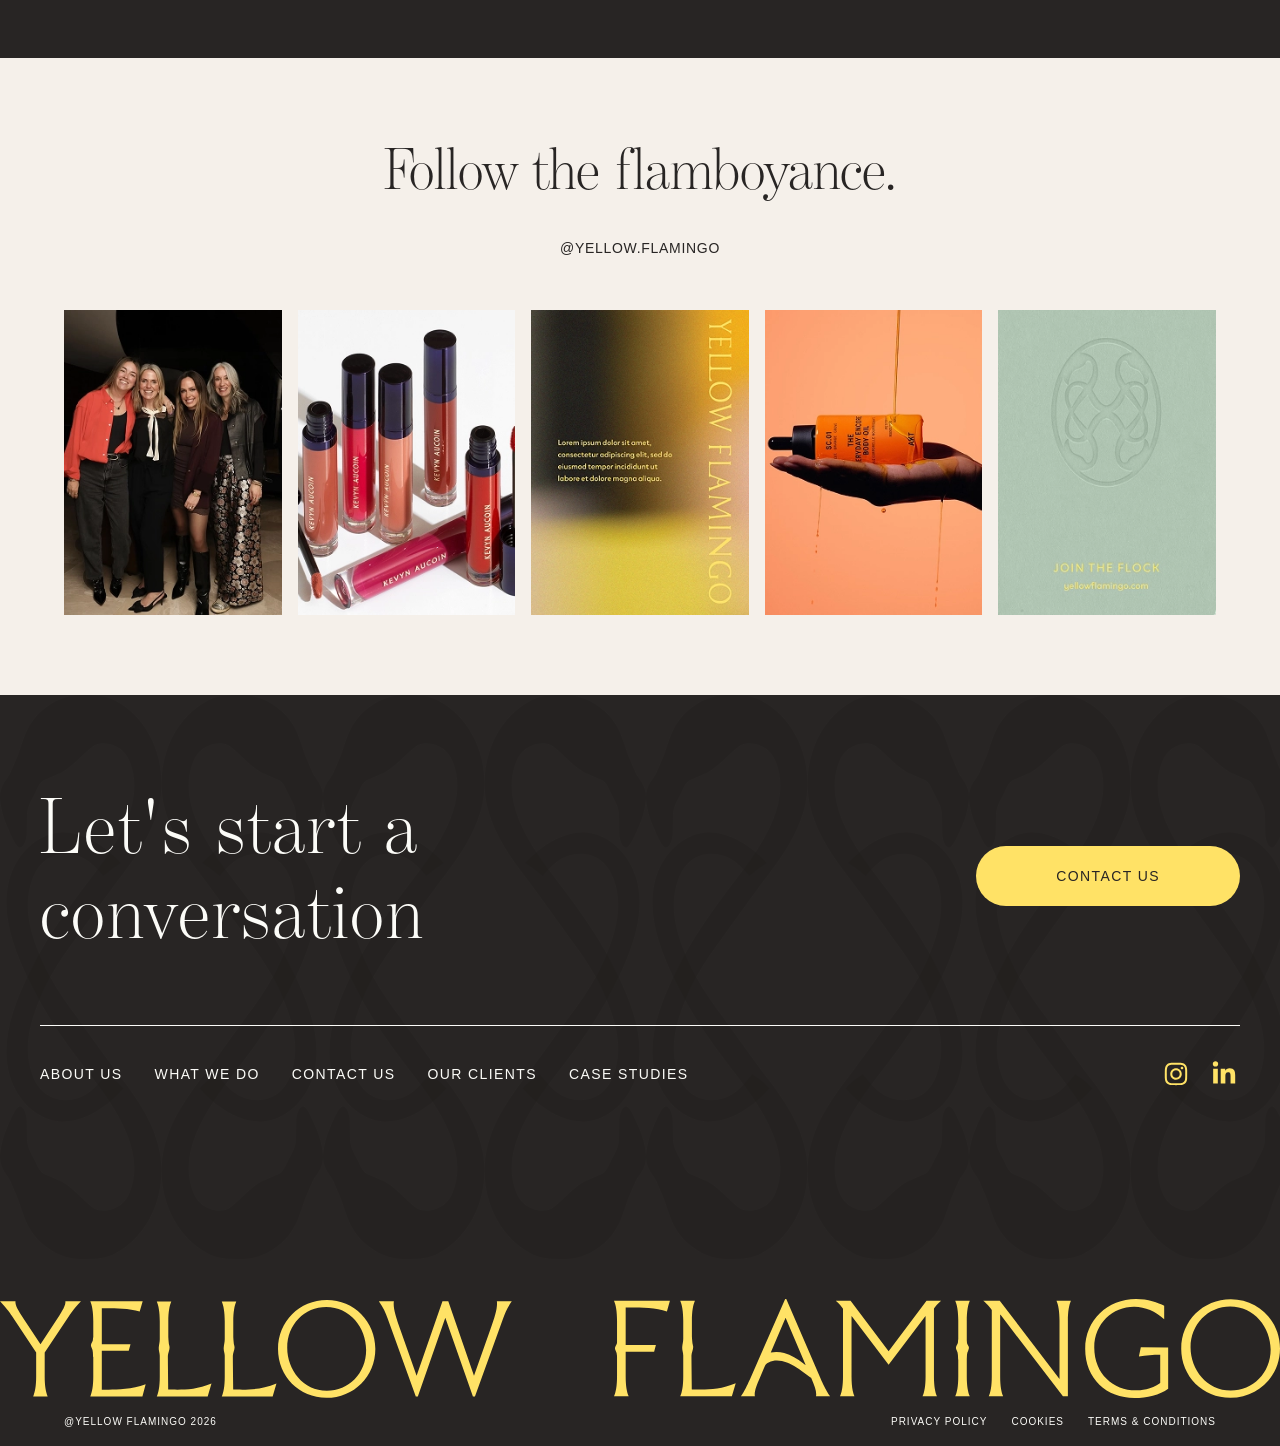
==== commit 6df96c98: "changes" ====
--- a/index.html
+++ b/index.html
@@ -4,7 +4,7 @@
 <head><meta charset="UTF-8">
     
     <meta name="viewport" content="width=device-width, initial-scale=1.0">
-    <title>yellow-flamingo</title>
+    <title>Yellow Flamingo</title>
 <meta name="robots" content="max-image-preview:large">
 <style id="wp-img-auto-sizes-contain-inline-css">
 img:is([sizes=auto i],[sizes^="auto," i]){contain-intrinsic-size:3000px 1500px}
@@ -53,9 +53,9 @@
     </a>
 
     <header class="fixed inset-x-0 top-0 z-50">
-        <div aria-hidden="true" class="pointer-events-none absolute inset-x-0 top-0 h-19 bg-linear-to-b from-black/60 to-black/0 z-10"></div>
-
-        <div class="container relative z-10 mx-auto flex w-full items-center justify-between px-6 py-6 sm:px-10 lg:px-16">
+        <div aria-hidden="true" class="pointer-events-none absolute inset-x-0 top-0 h-28 bg-linear-to-b from-black/60 to-black/0 z-10"></div>
+
+        <div class="container relative z-10 mx-auto flex w-full items-center justify-between px-6 py-6 sm:px-10 lg:px-16 h-28">
                             <span></span>
             
             <button type="button" id="menu-toggle" class="group relative z-70 flex h-7 w-10 items-center justify-center cursor-pointer" aria-label="Open menu" aria-expanded="false" aria-controls="primary-menu">
@@ -71,7 +71,7 @@
     <div id="primary-menu" class="pointer-events-none fixed inset-0 z-60 opacity-0 transition-opacity duration-300" role="dialog" aria-modal="true" aria-label="Site menu" aria-hidden="true" inert>
         <div class="grid h-full w-full grid-cols-1 overflow-y-auto lg:grid-cols-2">
             <div class="relative flex flex-col items-center justify-center gap-10 bg-charcoal py-24">
-                <div class="pointer-events-none fixed inset-x-0 top-0 z-80 container mx-auto flex w-full justify-end px-6 py-6 sm:px-10 lg:hidden lg:px-16">
+                <div class="pointer-events-none fixed inset-x-0 top-0 z-80 container mx-auto flex w-full items-center justify-end px-6 py-6 sm:px-10 lg:hidden lg:px-16 h-28">
                     <button type="button" data-menu-close class="pointer-events-auto relative z-70 flex h-7 w-10 items-center justify-center text-primary" aria-label="Close menu">
                         <svg class="h-6 w-6" xmlns="http://www.w3.org/2000/svg" width="28" height="28" viewbox="0 0 28 28" fill="currentColor">
                             <path d="M26 2L2 26M2 2L26 26" stroke="currentColor" stroke-width="4" stroke-linecap="round" stroke-linejoin="round"></path>
@@ -79,10 +79,10 @@
                     </button>
                 </div>
 
-                <div class="pointer-events-none fixed inset-x-0 top-0 z-80 container mx-auto flex w-full justify-start px-6 py-6 sm:px-10 lg:px-16 h-19">
-                    <a href="/" class="pointer-events-auto relative z-81 flex shrink-0 items-center gap-1.5" aria-label="yellow-flamingo — Home">
-                        <img src="/wp-content/themes/yellow-flamingo/assets/images/yellow.svg" alt="" class="h-5 w-auto sm:h-6">
-                        <img src="/wp-content/themes/yellow-flamingo/assets/images/flamingo.svg" alt="" class="h-5 pl-2 w-auto sm:h-6">
+                <div class="pointer-events-none fixed inset-x-0 top-0 z-80 container mx-auto flex w-full justify-start px-6 py-6 sm:px-10 lg:px-16 h-28">
+                    <a href="/" class="pointer-events-auto relative z-81 flex shrink-0 items-center gap-1.5" aria-label="Yellow Flamingo — Home">
+                        <img src="/wp-content/themes/yellow-flamingo/assets/images/yellow.svg" alt="" class="h-5 w-auto sm:h-7">
+                        <img src="/wp-content/themes/yellow-flamingo/assets/images/flamingo.svg" alt="" class="h-5 pl-2 w-auto sm:h-7">
                     </a>
                 </div>
 
@@ -90,9 +90,9 @@
                     <div class="pointer-events-auto flex flex-col items-center gap-10 lg:items-start">
                         <nav aria-label="Primary" class="flex flex-col items-center gap-6 text-center sm:gap-4 [&amp;_a]:link-underline [&amp;_a]:font-display [&amp;_a]:text-4xl [&amp;_a]:font-light [&amp;_a]:leading-tight [&amp;_a]:text-snow [&amp;_a]:transition-colors [&amp;_a]:duration-300 [&amp;_a:hover]:text-primary [&amp;_li]:list-none sm:[&amp;_a]:text-5xl lg:items-start lg:text-left lg:[&amp;_a]:text-5xl">
                             <li id="menu-item-6" class="menu-item menu-item-type-custom menu-item-object-custom menu-item-6"><a href="/about-us/">About Us</a></li>
-<li id="menu-item-7" class="menu-item menu-item-type-custom menu-item-object-custom menu-item-7"><a href="#">What We Do</a></li>
-<li id="menu-item-8" class="menu-item menu-item-type-custom menu-item-object-custom menu-item-8"><a href="#">Contact Us</a></li>
-<li id="menu-item-9" class="menu-item menu-item-type-custom menu-item-object-custom menu-item-9"><a href="#">Our Clients</a></li>
+<li id="menu-item-7" class="menu-item menu-item-type-custom menu-item-object-custom menu-item-7"><a href="/what-we-do/">What We Do</a></li>
+<li id="menu-item-8" class="menu-item menu-item-type-custom menu-item-object-custom menu-item-8"><a href="/contact-us/">Contact Us</a></li>
+<li id="menu-item-9" class="menu-item menu-item-type-custom menu-item-object-custom menu-item-9"><a href="/our-clients/">Our Clients</a></li>
 <li id="menu-item-10" class="menu-item menu-item-type-custom menu-item-object-custom menu-item-10"><a href="#">Case Studies</a></li>
                         </nav>
 
@@ -104,7 +104,7 @@
             </div>
 
             <div class="relative hidden flex-col items-center justify-center bg-primary py-10 lg:flex lg:py-16">
-                <div class="pointer-events-none fixed inset-x-0 top-0 z-80 container mx-auto hidden w-full justify-end px-6 py-6 sm:px-10 lg:flex lg:px-16">
+                <div class="pointer-events-none fixed inset-x-0 top-0 z-80 container mx-auto hidden w-full items-center justify-end px-6 py-6 sm:px-10 lg:flex lg:px-16 h-28">
                     <button type="button" data-menu-close class="pointer-events-auto relative z-70 flex h-7 w-10 items-center justify-center text-charcoal cursor-pointer" aria-label="Close menu">
                         <svg class="h-6 w-6" xmlns="http://www.w3.org/2000/svg" width="28" height="28" viewbox="0 0 28 28" fill="none">
                             <path d="M26 2L2 26M2 2L26 26" stroke="#1E1E1E" stroke-width="4" stroke-linecap="round" stroke-linejoin="round"></path>
@@ -115,7 +115,7 @@
                 <div class="pointer-events-none fixed inset-x-0 top-0 z-80 hidden h-full container mx-auto items-center justify-end px-6 sm:px-10 lg:flex lg:px-16">
                     <div class="pointer-events-auto w-95 overflow-hidden rounded-sm bg-charcoal">
                         <img src="/wp-content/themes/yellow-flamingo/assets/images/akt-london.webp" alt="" class="aspect-4/3 w-full object-cover">
-                        <div class="p-5">
+                        <div class="px-8 py-10">
                             <p class="font-sans text-sm font-medium tracking-[1.4px] text-snow uppercase">AKT London</p>
                             <p class="mt-4 font-display text-2xl leading-tight font-light text-snow">Retail readiness and
                                 wholesale foundations for a bodycare start-up on the rise</p>
@@ -154,6 +154,288 @@
     </div>
 </section>
 
+<section class="bg-snow">
+    <div class="container mx-auto w-full px-6 py-16 sm:px-10 lg:px-16">
+        <div class="grid gap-10 lg:grid-cols-2 lg:gap-22">
+            <h2 class="font-display text-4xl leading-[1.05] font-light text-charcoal lg:text-7xl tracking-wide">
+                The bold consultancy for ambitious brands
+            </h2>
+            <div class="flex flex-col gap-4">
+                <p class="font-sans leading-7 text-charcoal">
+                    Yellow Flamingo exists to support dynamic brands with launching, scaling and strengthening their position in the UK market.
+
+                </p>
+                <p class="mt-6 font-sans leading-7 text-charcoal">
+                    We combine senior commercial leadership with specialist, tailored-to-client execution - ensuring brands are not only retail-ready, but built for scalable and sustainable growth.
+                </p>
+
+                <div class="pt-6 lg:pt-10 text-center lg:text-left">
+                    <a href="/what-we-do/" class="inline-flex shrink-0 items-center justify-center rounded-full bg-primary px-20 py-5 font-sans text-sm font-medium tracking-[1.4px] text-charcoal uppercase transition-colors duration-300 hover:bg-primary/90">
+                        What We Do
+                    </a>
+                </div>
+
+            </div>
+        </div>
+
+    </div>
+</section>
+
+<section class="bg-stone">
+    <div class="container mx-auto w-full py-16 px-6 sm:px-10 lg:px-16">
+
+        <div class="grid grid-cols-2 items-center py-4">
+            <div class="justify-self-start text-charcoal text-sm font-medium font-sans uppercase leading-7 tracking-wider">WHO WE WORK WITH</div>
+
+            <div class="hidden justify-self-end text-charcoal text-sm font-medium font-sans underline uppercase leading-7 tracking-wider eyebrow sm:block">
+                <a href="/our-clients/" class="eyebrow text-underline inline-block uppercase transition-colors duration-300">
+                    VIEW ALL CLIENTS
+                </a>
+            </div>
+        </div>
+        <div class="client-list mt-10 grid grid-cols-2 gap-4 sm:grid-cols-2 lg:grid-cols-3">
+            <div class="client-list-item group relative aspect-4/3 overflow-hidden">
+                <img src="/wp-content/themes/yellow-flamingo/assets/images/clients/clients-1.webp" alt="AKT London" class="h-full w-full object-cover transition-transform duration-300 group-hover:scale-105">
+                <div aria-hidden="true" class="pointer-events-none absolute inset-0 bg-black/20"></div>
+                <div class="pointer-events-none absolute inset-0 flex items-center justify-center p-6">
+                    <span class="text-center font-display text-2xl tracking-wide text-white uppercase drop-shadow-md sm:text-3xl">
+                        AKT London
+                    </span>
+                </div>
+            </div>
+            <div class="client-list-item group relative aspect-4/3 overflow-hidden">
+                <img src="/wp-content/themes/yellow-flamingo/assets/images/clients/clients-2.webp" alt="Beauty Bakerie" class="h-full w-full object-cover transition-transform duration-300 group-hover:scale-105">
+                <div aria-hidden="true" class="pointer-events-none absolute inset-0 bg-black/20"></div>
+                <div class="pointer-events-none absolute inset-0 flex items-center justify-center p-6">
+                    <span class="text-center font-display text-2xl tracking-wide text-white uppercase drop-shadow-md sm:text-3xl">
+                        Beauty Bakerie
+                    </span>
+                </div>
+            </div>
+            <div class="client-list-item group relative aspect-4/3 overflow-hidden">
+                <img src="/wp-content/themes/yellow-flamingo/assets/images/clients/clients-3.webp" alt="Brow Haus" class="h-full w-full object-cover transition-transform duration-300 group-hover:scale-105">
+                <div aria-hidden="true" class="pointer-events-none absolute inset-0 bg-black/20"></div>
+                <div class="pointer-events-none absolute inset-0 flex items-center justify-center p-6">
+                    <span class="text-center font-display text-2xl tracking-wide text-white uppercase drop-shadow-md sm:text-3xl">
+                        Brow Haus
+                    </span>
+                </div>
+            </div>
+            <div class="client-list-item group relative aspect-4/3 overflow-hidden">
+                <img src="/wp-content/themes/yellow-flamingo/assets/images/clients/clients-4.webp" alt="Kevyn Aucoin" class="h-full w-full object-cover transition-transform duration-300 group-hover:scale-105">
+                <div aria-hidden="true" class="pointer-events-none absolute inset-0 bg-black/20"></div>
+                <div class="pointer-events-none absolute inset-0 flex items-center justify-center p-6">
+                    <span class="text-center font-display text-2xl tracking-wide text-white uppercase drop-shadow-md sm:text-3xl">
+                        Kevyn Aucoin
+                    </span>
+                </div>
+            </div>
+            <div class="client-list-item group relative aspect-4/3 overflow-hidden">
+                <img src="/wp-content/themes/yellow-flamingo/assets/images/clients/clients-5.webp" alt="Maison Francis Kurkdjian" class="h-full w-full object-cover transition-transform duration-300 group-hover:scale-105">
+                <div aria-hidden="true" class="pointer-events-none absolute inset-0 bg-black/20"></div>
+                <div class="pointer-events-none absolute inset-0 flex items-center justify-center p-6">
+                    <span class="text-center font-display text-2xl tracking-wide text-white uppercase drop-shadow-md sm:text-3xl">
+                        Maison Francis Kurkdjian
+                    </span>
+                </div>
+            </div>
+            <div class="client-list-item group relative aspect-4/3 overflow-hidden">
+                <img src="/wp-content/themes/yellow-flamingo/assets/images/clients/clients-6.webp" alt="Maison Margiela" class="h-full w-full object-cover transition-transform duration-300 group-hover:scale-105">
+                <div aria-hidden="true" class="pointer-events-none absolute inset-0 bg-black/20"></div>
+                <div class="pointer-events-none absolute inset-0 flex items-center justify-center p-6">
+                    <span class="text-center font-display text-2xl tracking-wide text-white uppercase drop-shadow-md sm:text-3xl">
+                        Maison Margiela
+                    </span>
+                </div>
+            </div>
+        </div>
+
+        <div class="mt-6 text-center sm:hidden">
+            <a href="/our-clients/" class="eyebrow text-underline inline-block text-charcoal text-sm font-medium font-sans uppercase tracking-wider transition-colors duration-300 decoration-primary">
+                VIEW ALL CLIENTS
+            </a>
+        </div>
+
+    </div>
+</section>
+
+<section class="bg-snow">
+    <div class="container mx-auto w-full px-6 py-20 sm:px-10 lg:px-16">
+        <div class="grid gap-10 lg:grid-cols-2 lg:gap-20">
+
+            <img src="/wp-content/themes/yellow-flamingo/assets/images/catherine-bossom-portrait.webp" alt="Catherine Bossom, Founder of Yellow Flamingo" class="w-full h-auto">
+
+            <div class="">
+                <h2 class="font-display text-4xl leading-[1.05] font-light text-charcoal lg:text-6xl tracking-wide">
+                    Experience that translates to momentum
+                </h2>
+                <p class="mt-10 font-sans leading-7 text-charcoal">
+                    With roots in beauty and wellness – along with extensive expertise across consumer, lifestyle and experience-led brands – our work is connected by a key focus: helping businesses scale commercially with a clear proposition and point of view, leading to long-term growth and lasting impact.
+                </p>
+
+                <div class="pt-16 text-center lg:text-left">
+                    <a href="/about-us/" class="inline-flex shrink-0 items-center justify-center rounded-full bg-primary px-20 py-5 font-sans text-sm font-medium tracking-[1.4px] text-charcoal uppercase transition-colors duration-300 hover:bg-primary/90">
+                        About Us
+                    </a>
+                </div>
+
+            </div>
+        </div>
+    </div>
+</section>
+
+
+<section class="relative overflow-hidden bg-charcoal">
+    <img src="/wp-content/themes/yellow-flamingo/assets/images/what-we-do.webp" alt="" class="absolute inset-0 h-full w-full object-cover">
+
+    <div aria-hidden="true" class="pointer-events-none absolute inset-0 bg-linear-to-b from-black/0 to-black/60">
+    </div>
+
+    <div class="relative z-10 container mx-auto w-full px-6 py-20 sm:px-10 lg:px-16">
+        <div class="text-sm font-medium font-sans uppercase leading-7 tracking-wider text-primary">WHAT WE DO</div>
+
+        <h2 class="mt-4 max-w-3xl font-display text-4xl leading-[1.05] font-light text-stone lg:text-7xl tracking-wide">
+            Support at every stage, bespoke to your brand
+        </h2>
+
+        <div class="mt-10 grid sm:grid-cols-3 gap-2 lg:gap-0">
+            <div class="mx-auto flex size-90 flex-col items-center justify-center gap-4 rounded-full bg-linear-to-b from-black/0 to-black/70 p-6 lg:p-16 text-center sm:size-100 lg:size-105 lg:mx-0 lg:items-start lg:text-left">
+                <div class="font-display text-5xl font-light leading-[1.2] text-primary lg:text-6xl">Emerging</div>
+                <p class="font-sans leading-7 text-stone">For international and up-and-coming brands preparing to enter the UK market.</p>
+            </div>
+            <div class="mx-auto flex size-90 flex-col items-center justify-center gap-4 rounded-full bg-linear-to-b from-black/0 to-black/70 p-6 lg:p-16 text-center sm:size-100 lg:size-105 lg:mx-0 lg:items-start lg:text-left">
+                <div class="font-display text-5xl font-light leading-[1.2] text-primary lg:text-6xl">Growing</div>
+                <p class="font-sans leading-7 text-stone">For established brands looking to unlock new opportunities, channels and partnerships.</p>
+            </div>
+            <div class="mx-auto flex size-90 flex-col items-center justify-center gap-4 rounded-full bg-linear-to-b from-black/0 to-black/70 p-6 lg:p-16 text-center sm:size-100 lg:size-105 lg:mx-0 lg:items-start lg:text-left">
+                <div class="font-display text-5xl font-light leading-[1.2] text-primary lg:text-6xl">Transforming</div>
+                <p class="font-sans leading-7 text-stone">For businesses ready to realign their proposition, organisational and commercial strategy.</p>
+            </div>
+        </div>
+
+        <div class="pt-16 text-center">
+            <a href="/what-we-do/" class="inline-flex shrink-0 items-center justify-center rounded-full bg-primary px-20 py-5 font-sans text-sm font-medium tracking-[1.4px] text-charcoal uppercase transition-colors duration-300 hover:bg-primary/90">
+                Explore What We Do
+            </a>
+        </div>
+    </div>
+</section>
+
+<section class="bg-snow">
+    <div class="container mx-auto w-full py-12 px-6 sm:px-10 lg:px-16">
+
+        <div class="grid grid-cols-2 items-center py-4">
+            <div class="justify-self-start text-charcoal text-sm font-medium font-sans uppercase leading-7 tracking-wider">GROWTH IN ACTION</div>
+
+            <div class="hidden justify-self-end text-charcoal text-sm font-medium font-sans underline uppercase leading-7 tracking-wider eyebrow sm:block">
+                <a href="/case-studies/" class="eyebrow text-underline inline-block uppercase transition-colors duration-300">
+                    VIEW ALL CASE STUDIES
+                </a>
+            </div>
+        </div>
+        <div class="relative mt-10 overflow-hidden" data-case-studies>
+            <div class="case-studies flex gap-6" data-case-studies-track>
+                <div class="w-full shrink-0 overflow-hidden rounded-sm bg-charcoal sm:w-[calc(50%-0.75rem)] lg:w-[calc(33.333%-1rem)]" data-case-studies-card>
+                    <img src="/wp-content/themes/yellow-flamingo/assets/images/clients/clients-4.webp" alt="" class="aspect-4/3 w-full object-cover">
+                    <div class="px-8 py-10">
+                        <p class="font-sans text-sm font-medium tracking-[1.4px] text-snow uppercase">Bertioli</p>
+                        <p class="mt-4 font-display text-2xl leading-tight font-light text-snow">Commercial
+                            transformation for a premium, multi-category lifestyle and wellness brand</p>
+                        <a href="#" class="eyebrow text-underline mt-4 inline-block text-primary uppercase transition-colors duration-300 hover:text-primary/80">
+                            Read the case study
+                        </a>
+                    </div>
+                </div>
+                <div class="w-full shrink-0 overflow-hidden rounded-sm bg-charcoal sm:w-[calc(50%-0.75rem)] lg:w-[calc(33.333%-1rem)]" data-case-studies-card>
+                    <img src="/wp-content/themes/yellow-flamingo/assets/images/clients/clients-5.webp" alt="" class="aspect-4/3 w-full object-cover">
+                    <div class="px-8 py-10">
+                        <p class="font-sans text-sm font-medium tracking-[1.4px] text-snow uppercase">Kevyn Aucoin</p>
+                        <p class="mt-4 font-display text-2xl leading-tight font-light text-snow">Luxury repositioning
+                            and retail strategy for a pioneering, legacy beauty brand</p>
+                        <a href="#" class="eyebrow text-underline mt-4 inline-block text-primary uppercase transition-colors duration-300 hover:text-primary/80">
+                            Read the case study
+                        </a>
+                    </div>
+                </div>
+                <div class="w-full shrink-0 overflow-hidden rounded-sm bg-charcoal sm:w-[calc(50%-0.75rem)] lg:w-[calc(33.333%-1rem)]" data-case-studies-card>
+                    <img src="/wp-content/themes/yellow-flamingo/assets/images/akt-london.webp" alt="" class="aspect-4/3 w-full object-cover">
+                    <div class="px-8 py-10">
+                        <p class="font-sans text-sm font-medium tracking-[1.4px] text-snow uppercase">AKT London</p>
+                        <p class="mt-4 font-display text-2xl leading-tight font-light text-snow">Retail readiness and
+                            wholesale foundations for a bodycare start-up on the rise</p>
+                        <a href="#" class="eyebrow text-underline mt-4 inline-block text-primary uppercase transition-colors duration-300 hover:text-primary/80">
+                            Read the case study
+                        </a>
+                    </div>
+                </div>
+            </div>
+        </div>
+        <div class="mt-6 text-center sm:hidden">
+            <a href="/case-studies/" class="eyebrow text-underline inline-block text-charcoal text-sm font-medium font-sans uppercase tracking-wider transition-colors duration-300 decoration-primary">
+                VIEW ALL CASE STUDIES
+            </a>
+        </div>
+        <div class="mt-8 flex shrink-0 items-center justify-center gap-2 sm:justify-end">
+            <button type="button" data-case-studies-previous aria-label="Previous case study" class="flex size-9 items-center justify-center rounded-full border border-charcoal text-charcoal disabled:pointer-events-none disabled:opacity-40">
+                <svg xmlns="http://www.w3.org/2000/svg" width="24" height="24" viewbox="0 0 24 24" fill="none">
+                    <path d="M10.8 12L15.4 7.4L14 6L8 12L14 18L15.4 16.6L10.8 12Z" fill="#282524"></path>
+                </svg>
+            </button>
+            <button type="button" data-case-studies-next aria-label="Next case study" class="flex size-9 items-center justify-center rounded-full border border-charcoal text-charcoal disabled:pointer-events-none disabled:opacity-40">
+                <svg xmlns="http://www.w3.org/2000/svg" width="24" height="24" viewbox="0 0 24 24" fill="none">
+                    <path d="M13.2 12L8.6 7.4L10 6L16 12L10 18L8.6 16.6L13.2 12Z" fill="#282524"></path>
+                </svg>
+            </button>
+        </div>
+    </div>
+</section>
+
+<section class="bg-charcoal">
+    <div class="container mx-auto w-full px-6 py-12 sm:px-10 lg:px-12">
+        <div class="flex justify-center py-6">
+            <img src="/wp-content/themes/yellow-flamingo/assets/images/quote.svg" alt="" class="h-10 w-auto">
+        </div>
+        <div class="max-w-4xl mx-auto pt-8">
+            <p class="text-snow text-3xl font-light leading-10 font-display text-center tracking-wide">
+                “Catherine has been an immensely valuable advisor to Milly and myself. She is wise, strategic and fabulously efficient. She has integrated with both existing and new team members to help create a streamlined team with a clear process and roadmap ahead. We recommend her most highly.”
+            </p>
+        </div>
+        <div class="pt-16">
+            <p class="eyebrow font-sans leading-7 text-primary text-center">
+                Caryn Hibbert, Founder
+            </p>
+            <p class="eyebrow font-sans leading-7 text-primary text-center">
+                THYME
+        </p></div>
+
+    </div>
+</section>
+
+<section class="bg-stone">
+    <div class="container mx-auto w-full px-6 py-20 sm:px-10 lg:px-16">
+        <div class="text-center text-charcoal text-4xl lg:text-6xl font-light font-display leading-[1.2]">Follow the flamboyance.</div>
+        <p class="text-center text-charcoal text-sm font-medium font-sans uppercase leading-7 tracking-wider py-6">@yellow.flamingo</p>
+        <div class="pt-6 grid grid-cols-2 gap-4 sm:grid-cols-3 lg:grid-cols-5">
+            <div class="">
+                <img class="" src="/wp-content/themes/yellow-flamingo/assets/images/insta/1.webp">
+            </div>
+            <div class="">
+                <img class="" src="/wp-content/themes/yellow-flamingo/assets/images/insta/2.webp">
+            </div>
+            <div class="">
+                <img class="" src="/wp-content/themes/yellow-flamingo/assets/images/insta/3.webp">
+            </div>
+            <div class="">
+                <img class="" src="/wp-content/themes/yellow-flamingo/assets/images/insta/4.webp">
+            </div>
+            <div class="">
+                <img class="" src="/wp-content/themes/yellow-flamingo/assets/images/insta/5.webp">
+            </div>
+        </div>
+
+    </div>
+</section>
+
 
 
 </main>
@@ -166,8 +448,8 @@
         </div>
 
         <div class="container relative z-10 mx-auto w-full px-6 pt-20 pb-10 sm:px-10 md:pt-24 lg:px=20">
-            <div class="flex flex-col items-center gap-10 text-center lg:flex-row lg:items-center lg:justify-between lg:text-left">
-                <h2 class="font-display text-5xl leading-[1.05] font-light text-snow sm:text-6xl lg:text-[5rem] lg:leading-21.25">
+            <div class="flex flex-col items-center gap-10 text-center md:flex-row md:items-center md:justify-between md:text-left">
+                <h2 class="font-display text-5xl leading-[1.05] font-light text-snow sm:text-6xl lg:text-[5rem] lg:leading-21.25 tracking-wide">
                     Let's start a<br>
                     conversation
                 </h2>
@@ -181,9 +463,9 @@
             <div class="mt-8 grid grid-cols-2 grid-flow-col grid-rows-3 items-center gap-x-8 gap-y-6 sm:flex sm:flex-row sm:gap-y-3 sm:items-center sm:justify-between">
                 <nav aria-label="Footer" class="contents sm:flex sm:flex-wrap sm:items-center sm:gap-x-8 sm:gap-y-3 [&amp;_a]:font-sans [&amp;_a]:text-sm [&amp;_a]:font-medium [&amp;_a]:tracking-[1.4px] [&amp;_a]:text-snow [&amp;_a]:uppercase [&amp;_a]:transition-colors [&amp;_a]:duration-300 [&amp;_a:hover]:text-primary [&amp;_li]:list-none">
                     <li class="menu-item menu-item-type-custom menu-item-object-custom menu-item-6"><a href="/about-us/">About Us</a></li>
-<li class="menu-item menu-item-type-custom menu-item-object-custom menu-item-7"><a href="#">What We Do</a></li>
-<li class="menu-item menu-item-type-custom menu-item-object-custom menu-item-8"><a href="#">Contact Us</a></li>
-<li class="menu-item menu-item-type-custom menu-item-object-custom menu-item-9"><a href="#">Our Clients</a></li>
+<li class="menu-item menu-item-type-custom menu-item-object-custom menu-item-7"><a href="/what-we-do/">What We Do</a></li>
+<li class="menu-item menu-item-type-custom menu-item-object-custom menu-item-8"><a href="/contact-us/">Contact Us</a></li>
+<li class="menu-item menu-item-type-custom menu-item-object-custom menu-item-9"><a href="/our-clients/">Our Clients</a></li>
 <li class="menu-item menu-item-type-custom menu-item-object-custom menu-item-10"><a href="#">Case Studies</a></li>
                 </nav>
                 <div class="flex items-center gap-4">
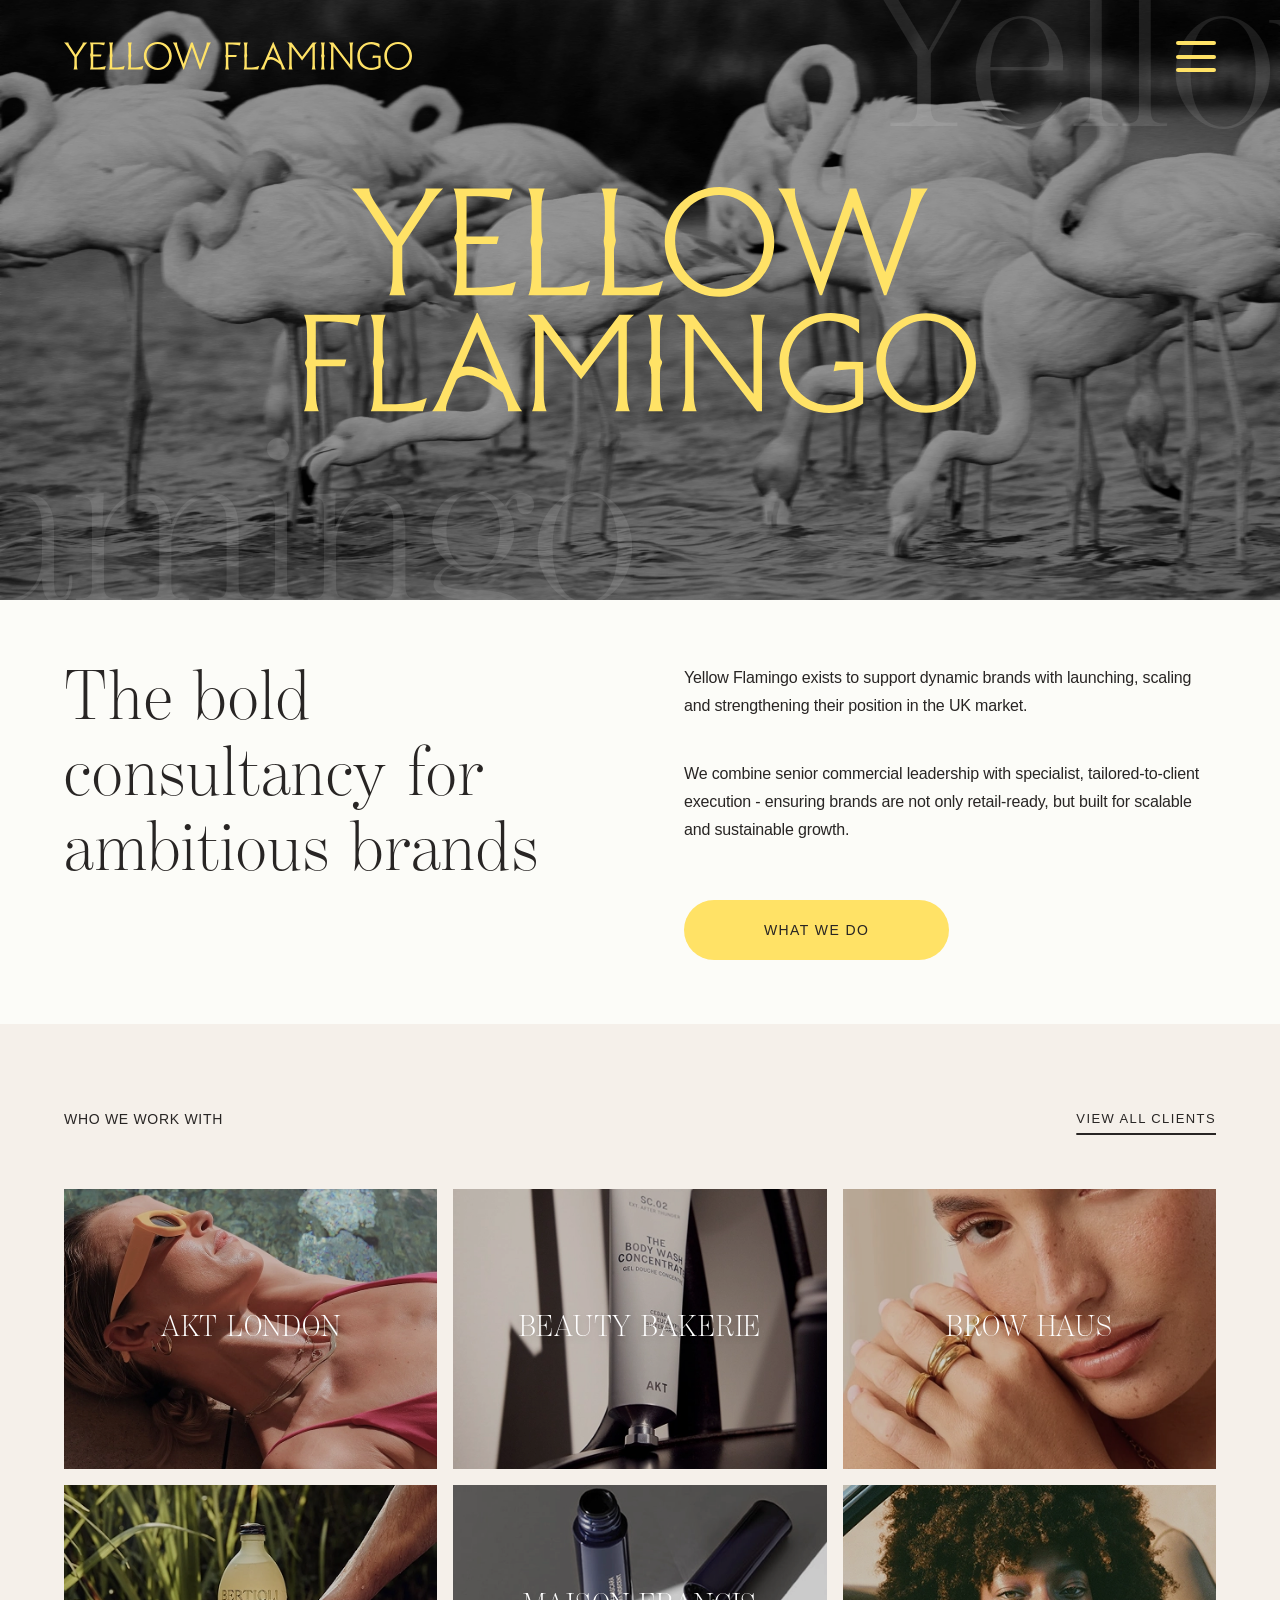
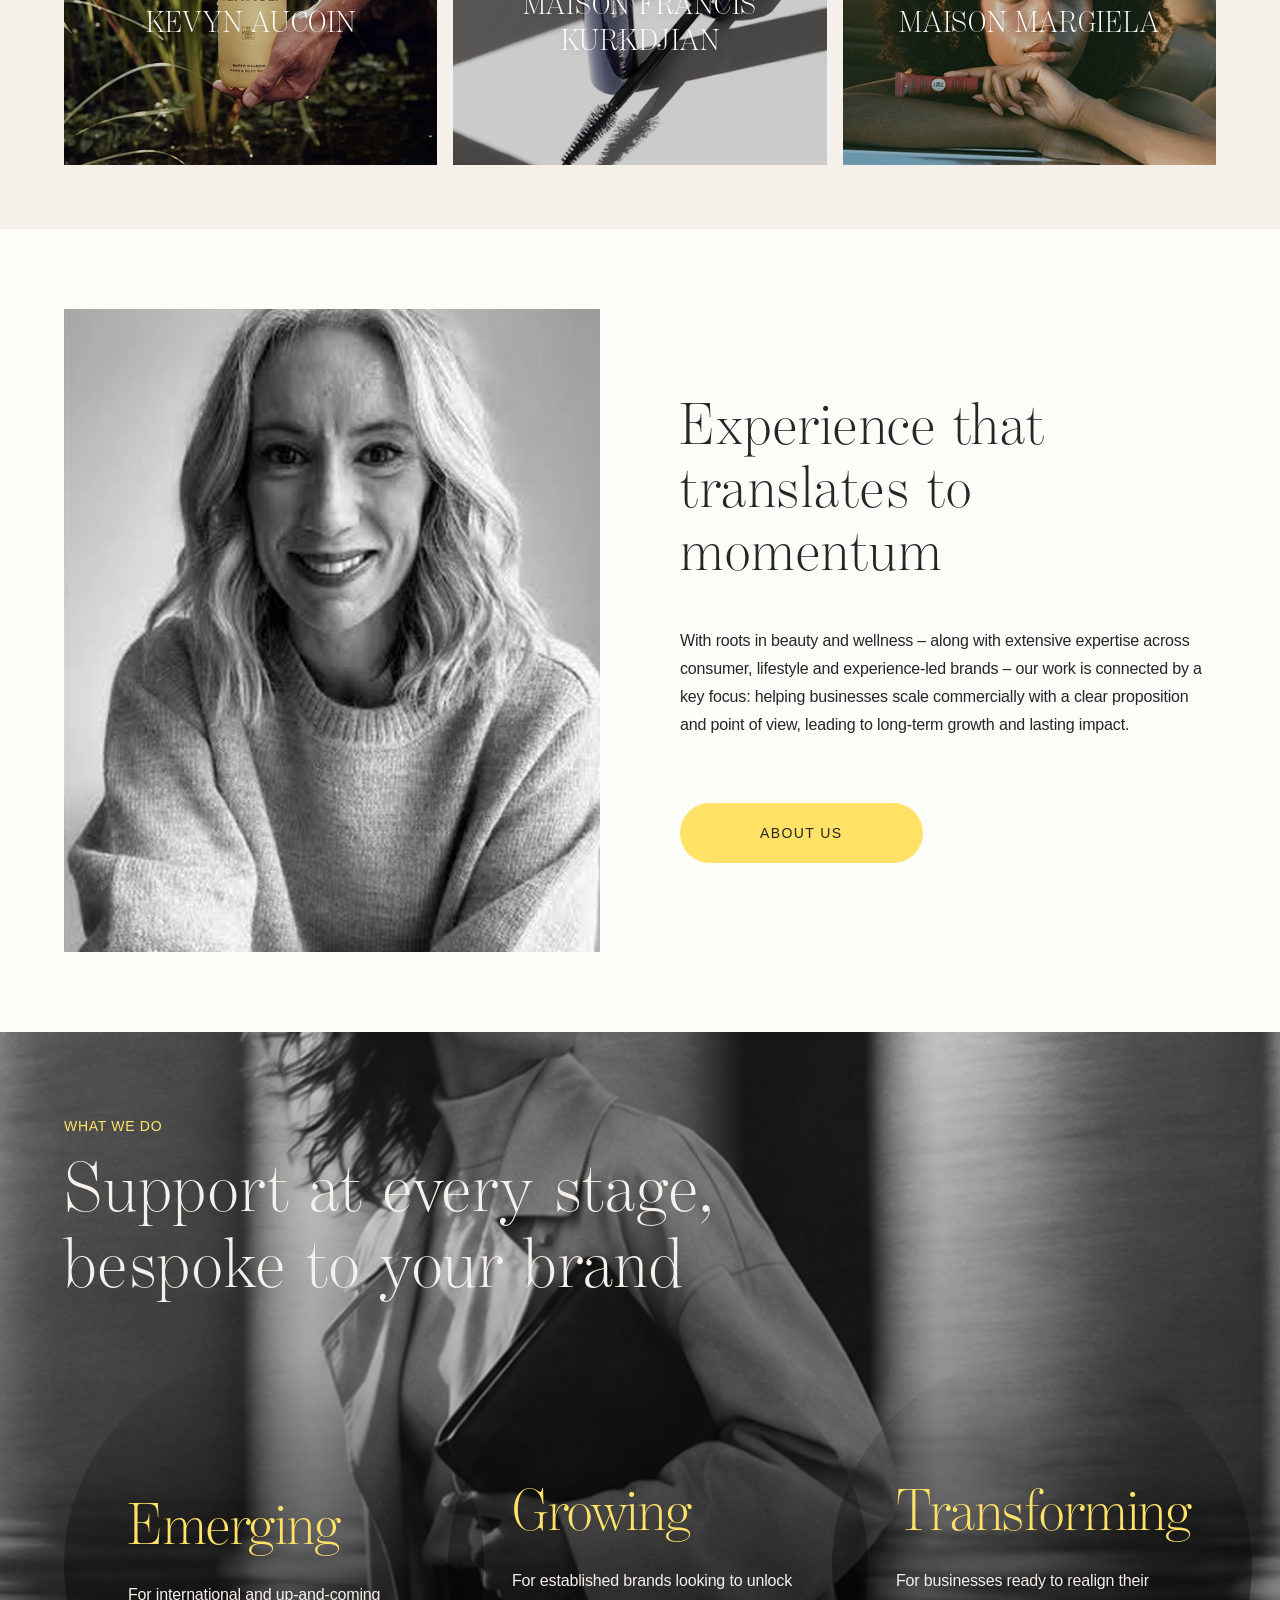
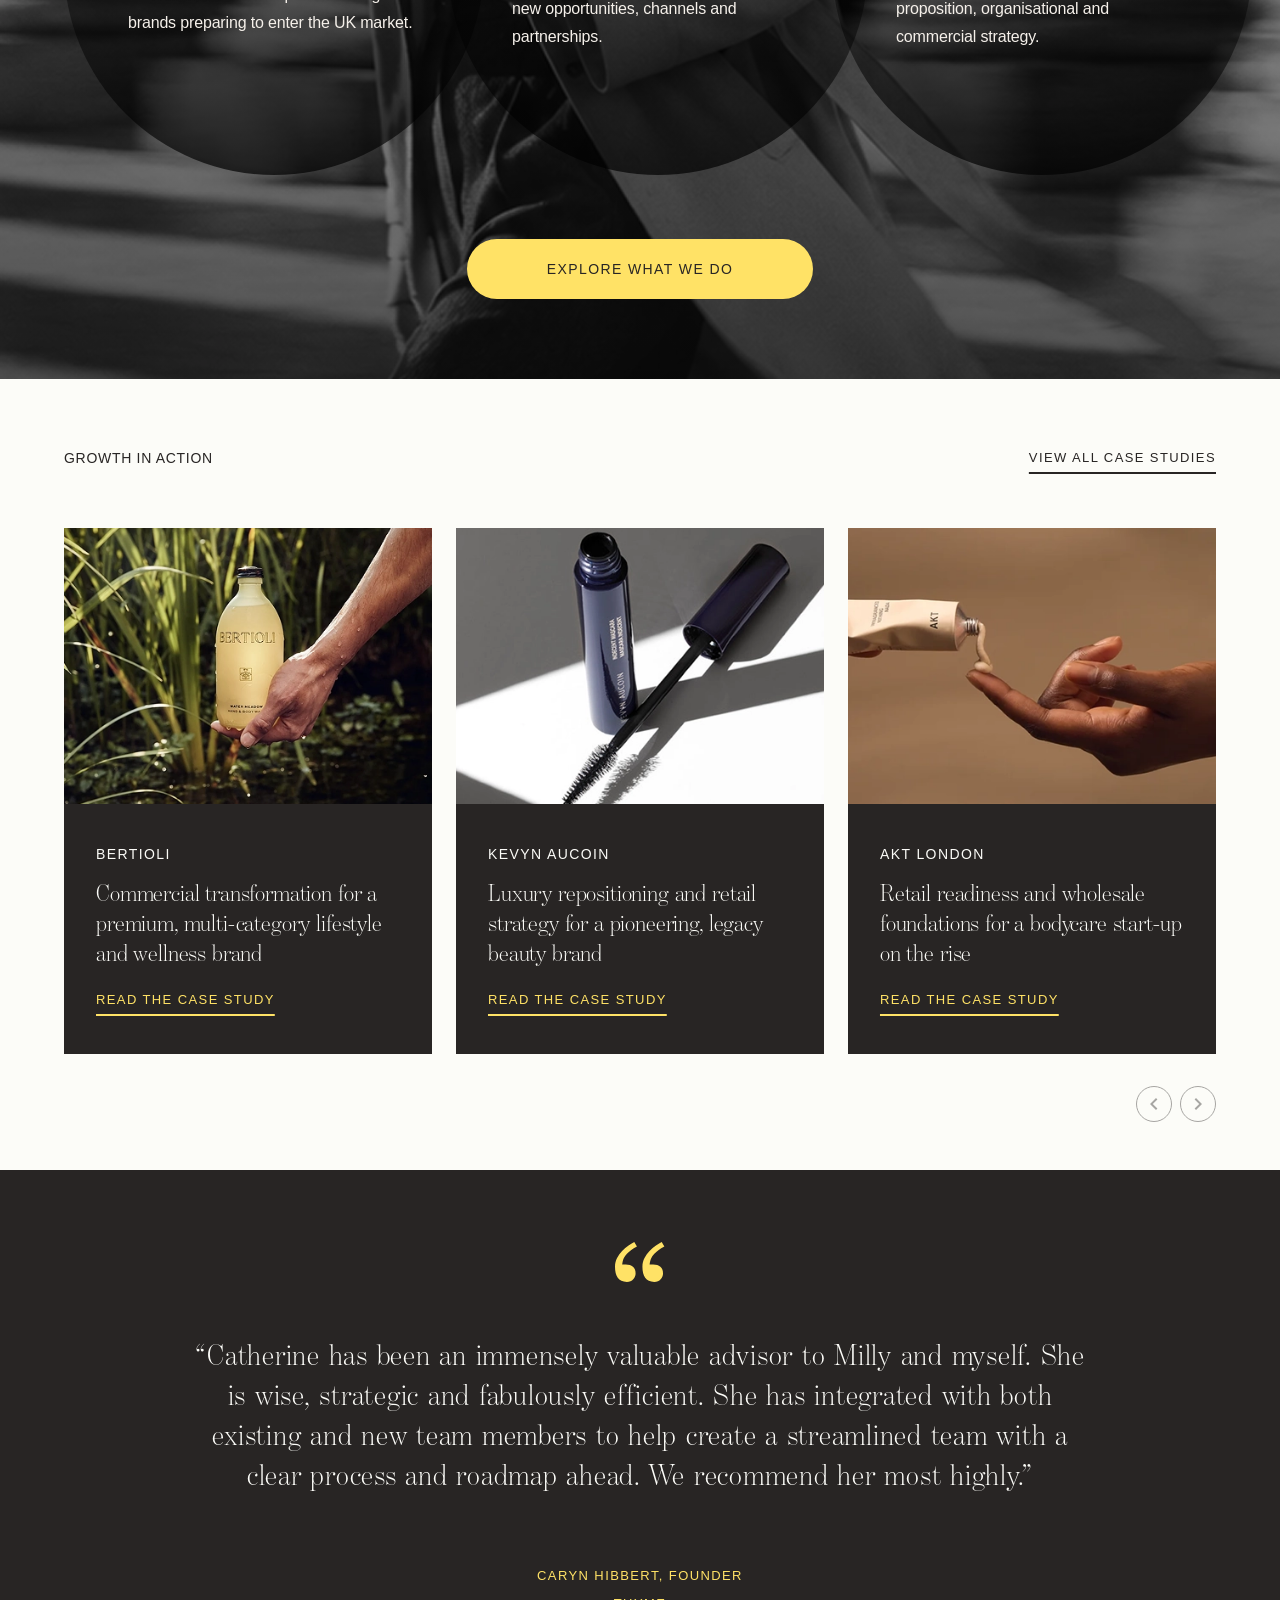
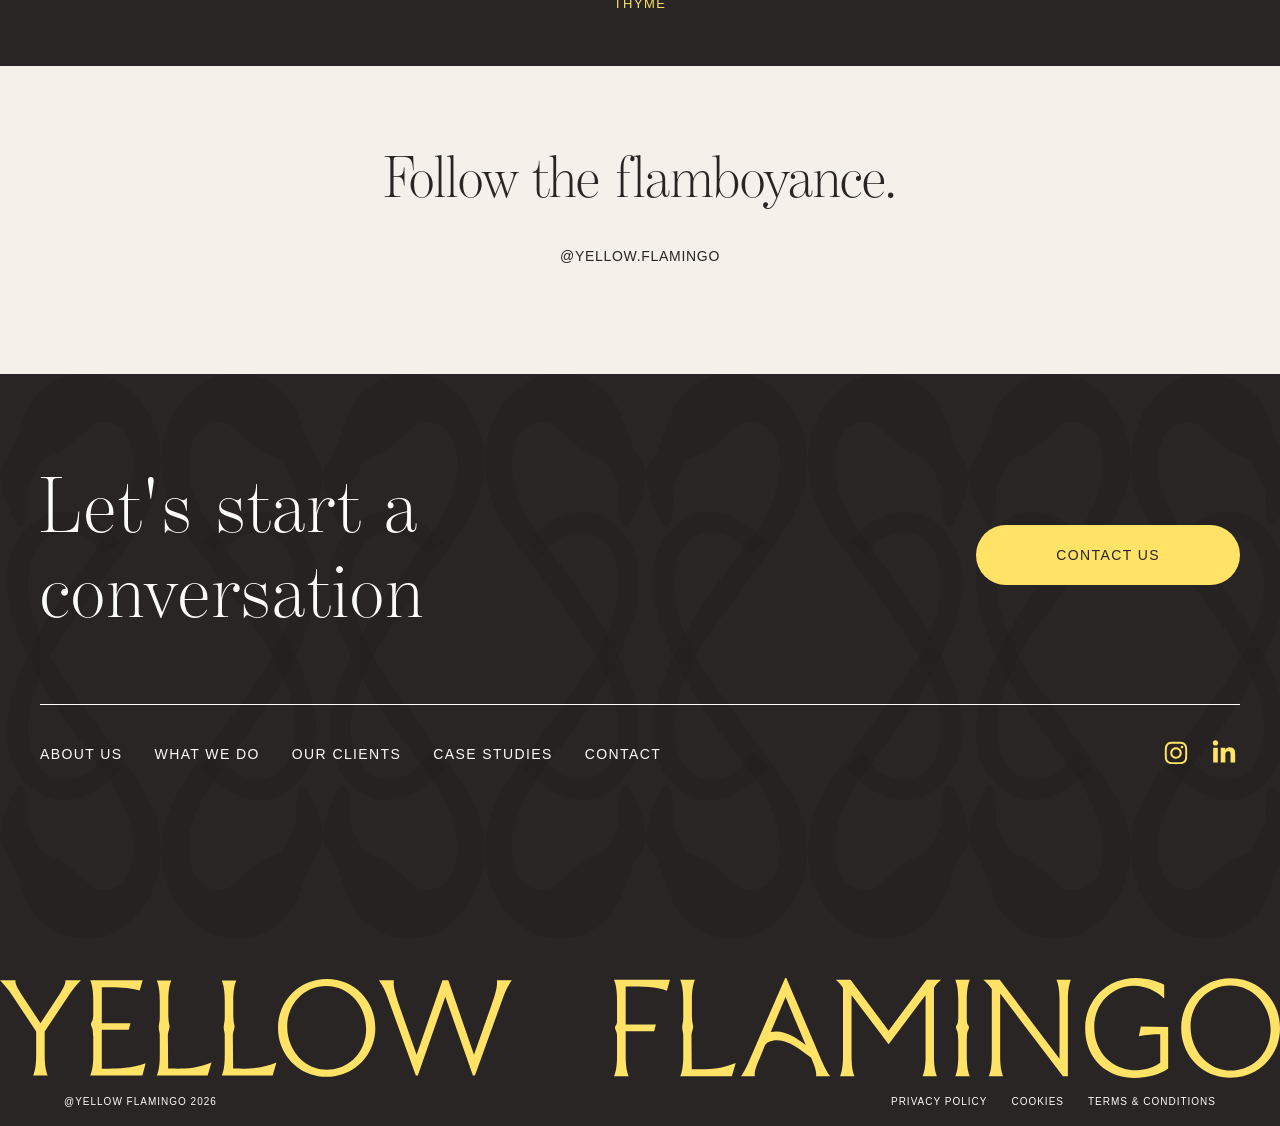
==== commit 561dcb44: "changes" ====
--- a/index.html
+++ b/index.html
@@ -53,10 +53,13 @@
     </a>
 
     <header class="fixed inset-x-0 top-0 z-50">
-        <div aria-hidden="true" class="pointer-events-none absolute inset-x-0 top-0 h-28 bg-linear-to-b from-black/60 to-black/0 z-10"></div>
+        <div id="header-bg" aria-hidden="true" class="pointer-events-none absolute inset-x-0 top-0 h-28 bg-transparent transition-colors duration-300 z-10"></div>
 
         <div class="container relative z-10 mx-auto flex w-full items-center justify-between px-6 py-6 sm:px-10 lg:px-16 h-28">
-                            <span></span>
+                            <a href="/" id="header-logo" class="flex shrink-0 items-center gap-1.5 opacity-0 pointer-events-none transition-opacity duration-300" aria-label="Yellow Flamingo — Home" aria-hidden="true">
+                    <img src="/wp-content/themes/yellow-flamingo/assets/images/yellow.svg" alt="" class="h-5 w-auto sm:h-7">
+                    <img src="/wp-content/themes/yellow-flamingo/assets/images/flamingo.svg" alt="" class="h-5 pl-2 w-auto sm:h-7">
+                </a>
             
             <button type="button" id="menu-toggle" class="group relative z-70 flex h-7 w-10 items-center justify-center cursor-pointer" aria-label="Open menu" aria-expanded="false" aria-controls="primary-menu">
                 <svg xmlns="http://www.w3.org/2000/svg" width="40" height="31" viewbox="0 0 40 31" fill="none">
@@ -89,14 +92,13 @@
                 <div class="pointer-events-none fixed inset-x-0 top-0 z-80 container mx-auto flex h-full items-center justify-center px-6 sm:px-10 lg:justify-start lg:px-16">
                     <div class="pointer-events-auto flex flex-col items-center gap-10 lg:items-start">
                         <nav aria-label="Primary" class="flex flex-col items-center gap-6 text-center sm:gap-4 [&amp;_a]:link-underline [&amp;_a]:font-display [&amp;_a]:text-4xl [&amp;_a]:font-light [&amp;_a]:leading-tight [&amp;_a]:text-snow [&amp;_a]:transition-colors [&amp;_a]:duration-300 [&amp;_a:hover]:text-primary [&amp;_li]:list-none sm:[&amp;_a]:text-5xl lg:items-start lg:text-left lg:[&amp;_a]:text-5xl">
-                            <li id="menu-item-6" class="menu-item menu-item-type-custom menu-item-object-custom menu-item-6"><a href="/about-us/">About Us</a></li>
-<li id="menu-item-7" class="menu-item menu-item-type-custom menu-item-object-custom menu-item-7"><a href="/what-we-do/">What We Do</a></li>
-<li id="menu-item-8" class="menu-item menu-item-type-custom menu-item-object-custom menu-item-8"><a href="/contact-us/">Contact Us</a></li>
-<li id="menu-item-9" class="menu-item menu-item-type-custom menu-item-object-custom menu-item-9"><a href="/our-clients/">Our Clients</a></li>
-<li id="menu-item-10" class="menu-item menu-item-type-custom menu-item-object-custom menu-item-10"><a href="#">Case Studies</a></li>
+                            <li id="menu-item-23" class="menu-item menu-item-type-post_type menu-item-object-page menu-item-23"><a href="/about-us/">About Us</a></li>
+<li id="menu-item-24" class="menu-item menu-item-type-post_type menu-item-object-page menu-item-24"><a href="/case-studies/">Case Studies</a></li>
+<li id="menu-item-25" class="menu-item menu-item-type-post_type menu-item-object-page menu-item-25"><a href="/our-clients/">Our Clients</a></li>
+<li id="menu-item-26" class="menu-item menu-item-type-post_type menu-item-object-page menu-item-26"><a href="/what-we-do/">What We Do</a></li>
                         </nav>
 
-                        <a href="/contact/" class="inline-flex w-fit shrink-0 items-center justify-center rounded-full bg-primary px-20 py-5 font-sans text-sm font-medium tracking-[1.4px] text-charcoal uppercase transition-colors duration-300 hover:bg-primary/90">
+                        <a href="/contact-us/" class="inline-flex w-fit shrink-0 items-center justify-center rounded-full bg-primary px-20 py-5 font-sans text-sm font-medium tracking-[1.4px] text-charcoal uppercase transition-colors duration-300 hover:bg-primary/90">
                             Contact Us
                         </a>
                     </div>
@@ -119,7 +121,7 @@
                             <p class="font-sans text-sm font-medium tracking-[1.4px] text-snow uppercase">AKT London</p>
                             <p class="mt-4 font-display text-2xl leading-tight font-light text-snow">Retail readiness and
                                 wholesale foundations for a bodycare start-up on the rise</p>
-                            <a href="#" class="eyebrow text-underline mt-4 inline-block text-primary uppercase transition-colors duration-300 hover:text-primary/80">
+                            <a href="/case-studies/#akt-london" class="eyebrow text-underline mt-4 inline-block text-primary uppercase transition-colors duration-300 hover:text-primary/80">
                                 Read the case study
                             </a>
                         </div>
@@ -131,7 +133,7 @@
 
 
     <main id="main-content" role="main">
-<section class="relative flex min-h-150 w-full items-center justify-center overflow-hidden bg-charcoal">
+<section id="hero" class="relative flex min-h-100 sm:min-h-150 w-full items-center justify-center overflow-hidden bg-charcoal">
     <img src="/wp-content/themes/yellow-flamingo/assets/images/yellow-flamingo-hero.webp" alt="A flock of flamingos" class="absolute inset-0 h-full w-full object-cover">
 
     <div aria-hidden="true" class="pointer-events-none absolute inset-0 bg-black/40"></div>
@@ -261,11 +263,11 @@
 
 <section class="bg-snow">
     <div class="container mx-auto w-full px-6 py-20 sm:px-10 lg:px-16">
-        <div class="grid gap-10 lg:grid-cols-2 lg:gap-20">
+        <div class="grid gap-10 lg:grid-cols-2 lg:gap-20 items-center">
 
             <img src="/wp-content/themes/yellow-flamingo/assets/images/catherine-bossom-portrait.webp" alt="Catherine Bossom, Founder of Yellow Flamingo" class="w-full h-auto">
 
-            <div class="">
+            <div>
                 <h2 class="font-display text-4xl leading-[1.05] font-light text-charcoal lg:text-6xl tracking-wide">
                     Experience that translates to momentum
                 </h2>
@@ -294,20 +296,20 @@
     <div class="relative z-10 container mx-auto w-full px-6 py-20 sm:px-10 lg:px-16">
         <div class="text-sm font-medium font-sans uppercase leading-7 tracking-wider text-primary">WHAT WE DO</div>
 
-        <h2 class="mt-4 max-w-3xl font-display text-4xl leading-[1.05] font-light text-stone lg:text-7xl tracking-wide">
+        <h2 class="mt-4 max-w-3xl font-display text-5xl leading-[1.05] font-light text-stone lg:text-7xl tracking-wide">
             Support at every stage, bespoke to your brand
         </h2>
 
-        <div class="mt-10 grid sm:grid-cols-3 gap-2 lg:gap-0">
-            <div class="mx-auto flex size-90 flex-col items-center justify-center gap-4 rounded-full bg-linear-to-b from-black/0 to-black/70 p-6 lg:p-16 text-center sm:size-100 lg:size-105 lg:mx-0 lg:items-start lg:text-left">
+        <div class="mt-12 flex flex-col gap-20 sm:grid lg:grid-cols-3 lg:gap-0">
+            <div class="flex flex-col items-start gap-4 text-left lg:mx-auto lg:items-center lg:justify-center lg:rounded-full lg:bg-linear-to-b lg:from-black/0 lg:to-black/70 lg:p-6 lg:text-center lg:size-105 lg:p-16 lg:mx-0 lg:items-start lg:text-left">
                 <div class="font-display text-5xl font-light leading-[1.2] text-primary lg:text-6xl">Emerging</div>
                 <p class="font-sans leading-7 text-stone">For international and up-and-coming brands preparing to enter the UK market.</p>
             </div>
-            <div class="mx-auto flex size-90 flex-col items-center justify-center gap-4 rounded-full bg-linear-to-b from-black/0 to-black/70 p-6 lg:p-16 text-center sm:size-100 lg:size-105 lg:mx-0 lg:items-start lg:text-left">
+            <div class="flex flex-col items-start gap-4 text-left lg:mx-auto lg:items-center lg:justify-center lg:rounded-full lg:bg-linear-to-b lg:from-black/0 lg:to-black/70 lg:p-6 lg:text-center lg:size-105 lg:p-16 lg:mx-0 lg:items-start lg:text-left">
                 <div class="font-display text-5xl font-light leading-[1.2] text-primary lg:text-6xl">Growing</div>
                 <p class="font-sans leading-7 text-stone">For established brands looking to unlock new opportunities, channels and partnerships.</p>
             </div>
-            <div class="mx-auto flex size-90 flex-col items-center justify-center gap-4 rounded-full bg-linear-to-b from-black/0 to-black/70 p-6 lg:p-16 text-center sm:size-100 lg:size-105 lg:mx-0 lg:items-start lg:text-left">
+            <div class="flex flex-col items-start gap-4 text-left lg:mx-auto lg:items-center lg:justify-center lg:rounded-full lg:bg-linear-to-b lg:from-black/0 lg:to-black/70 lg:p-6 lg:text-center lg:size-105 lg:p-16 lg:mx-0 lg:items-start lg:text-left">
                 <div class="font-display text-5xl font-light leading-[1.2] text-primary lg:text-6xl">Transforming</div>
                 <p class="font-sans leading-7 text-stone">For businesses ready to realign their proposition, organisational and commercial strategy.</p>
             </div>
@@ -341,7 +343,7 @@
                         <p class="font-sans text-sm font-medium tracking-[1.4px] text-snow uppercase">Bertioli</p>
                         <p class="mt-4 font-display text-2xl leading-tight font-light text-snow">Commercial
                             transformation for a premium, multi-category lifestyle and wellness brand</p>
-                        <a href="#" class="eyebrow text-underline mt-4 inline-block text-primary uppercase transition-colors duration-300 hover:text-primary/80">
+                        <a href="/case-studies/#bertioli" class="eyebrow text-underline mt-4 inline-block text-primary uppercase transition-colors duration-300 hover:text-primary/80">
                             Read the case study
                         </a>
                     </div>
@@ -352,7 +354,7 @@
                         <p class="font-sans text-sm font-medium tracking-[1.4px] text-snow uppercase">Kevyn Aucoin</p>
                         <p class="mt-4 font-display text-2xl leading-tight font-light text-snow">Luxury repositioning
                             and retail strategy for a pioneering, legacy beauty brand</p>
-                        <a href="#" class="eyebrow text-underline mt-4 inline-block text-primary uppercase transition-colors duration-300 hover:text-primary/80">
+                        <a href="/case-studies/#kevyn-aucoin" class="eyebrow text-underline mt-4 inline-block text-primary uppercase transition-colors duration-300 hover:text-primary/80">
                             Read the case study
                         </a>
                     </div>
@@ -363,7 +365,7 @@
                         <p class="font-sans text-sm font-medium tracking-[1.4px] text-snow uppercase">AKT London</p>
                         <p class="mt-4 font-display text-2xl leading-tight font-light text-snow">Retail readiness and
                             wholesale foundations for a bodycare start-up on the rise</p>
-                        <a href="#" class="eyebrow text-underline mt-4 inline-block text-primary uppercase transition-colors duration-300 hover:text-primary/80">
+                        <a href="/case-studies/#akt-london" class="eyebrow text-underline mt-4 inline-block text-primary uppercase transition-colors duration-300 hover:text-primary/80">
                             Read the case study
                         </a>
                     </div>
@@ -415,23 +417,18 @@
     <div class="container mx-auto w-full px-6 py-20 sm:px-10 lg:px-16">
         <div class="text-center text-charcoal text-4xl lg:text-6xl font-light font-display leading-[1.2]">Follow the flamboyance.</div>
         <p class="text-center text-charcoal text-sm font-medium font-sans uppercase leading-7 tracking-wider py-6">@yellow.flamingo</p>
-        <div class="pt-6 grid grid-cols-2 gap-4 sm:grid-cols-3 lg:grid-cols-5">
-            <div class="">
-                <img class="" src="/wp-content/themes/yellow-flamingo/assets/images/insta/1.webp">
-            </div>
-            <div class="">
-                <img class="" src="/wp-content/themes/yellow-flamingo/assets/images/insta/2.webp">
-            </div>
-            <div class="">
-                <img class="" src="/wp-content/themes/yellow-flamingo/assets/images/insta/3.webp">
-            </div>
-            <div class="">
-                <img class="" src="/wp-content/themes/yellow-flamingo/assets/images/insta/4.webp">
-            </div>
-            <div class="">
-                <img class="" src="/wp-content/themes/yellow-flamingo/assets/images/insta/5.webp">
-            </div>
-        </div>
+        <!-- Elfsight Instagram Feed | Yellow Flamingo -->
+        <script src="https://elfsightcdn.com/platform.js" async></script>
+        <div class="elfsight-app-c21951c5-7ec7-4cd6-9097-a5d85df1f4b9" data-elfsight-app-lazy></div>
+        <style>
+            .WidgetBackground__Content-sc-6ca35f7a-1 a{
+                display: none !important;
+            }
+             .WidgetBackground__Content-sc-6ca35f7a-2 a{
+                display: none !important;
+            }
+        </style>
+        
 
     </div>
 </section>
@@ -453,7 +450,7 @@
                     Let's start a<br>
                     conversation
                 </h2>
-                <a href="/contact/" class="inline-flex shrink-0 items-center justify-center rounded-full bg-primary px-20 py-5 font-sans text-sm font-medium tracking-[1.4px] text-charcoal uppercase transition-colors duration-300 hover:bg-primary/90">
+                <a href="/contact-us/" class="inline-flex shrink-0 items-center justify-center rounded-full bg-primary px-20 py-5 font-sans text-sm font-medium tracking-[1.4px] text-charcoal uppercase transition-colors duration-300 hover:bg-primary/90">
                     Contact Us
                 </a>
             </div>
@@ -462,11 +459,11 @@
 
             <div class="mt-8 grid grid-cols-2 grid-flow-col grid-rows-3 items-center gap-x-8 gap-y-6 sm:flex sm:flex-row sm:gap-y-3 sm:items-center sm:justify-between">
                 <nav aria-label="Footer" class="contents sm:flex sm:flex-wrap sm:items-center sm:gap-x-8 sm:gap-y-3 [&amp;_a]:font-sans [&amp;_a]:text-sm [&amp;_a]:font-medium [&amp;_a]:tracking-[1.4px] [&amp;_a]:text-snow [&amp;_a]:uppercase [&amp;_a]:transition-colors [&amp;_a]:duration-300 [&amp;_a:hover]:text-primary [&amp;_li]:list-none">
-                    <li class="menu-item menu-item-type-custom menu-item-object-custom menu-item-6"><a href="/about-us/">About Us</a></li>
-<li class="menu-item menu-item-type-custom menu-item-object-custom menu-item-7"><a href="/what-we-do/">What We Do</a></li>
-<li class="menu-item menu-item-type-custom menu-item-object-custom menu-item-8"><a href="/contact-us/">Contact Us</a></li>
-<li class="menu-item menu-item-type-custom menu-item-object-custom menu-item-9"><a href="/our-clients/">Our Clients</a></li>
-<li class="menu-item menu-item-type-custom menu-item-object-custom menu-item-10"><a href="#">Case Studies</a></li>
+                    <li id="menu-item-6" class="menu-item menu-item-type-custom menu-item-object-custom menu-item-6"><a href="/about-us/">About Us</a></li>
+<li id="menu-item-7" class="menu-item menu-item-type-custom menu-item-object-custom menu-item-7"><a href="/what-we-do/">What We Do</a></li>
+<li id="menu-item-9" class="menu-item menu-item-type-custom menu-item-object-custom menu-item-9"><a href="/our-clients/">Our Clients</a></li>
+<li id="menu-item-10" class="menu-item menu-item-type-custom menu-item-object-custom menu-item-10"><a href="/case-studies/">Case Studies</a></li>
+<li id="menu-item-27" class="menu-item menu-item-type-post_type menu-item-object-page menu-item-27"><a href="/contact-us/">Contact</a></li>
                 </nav>
                 <div class="flex items-center gap-4">
                     <a href="https://www.instagram.com/yellow.flamingo/" target="_blank" rel="noopener noreferrer" class="text-primary transition-colors duration-300 hover:text-primary/80">
@@ -494,9 +491,9 @@
     <div class="container z-10 mx-auto mt-4 flex w-full flex-col items-center gap-3 px-6 pb-4 text-center font-sans text-[10px] font-medium tracking-[1px] text-cream/50 uppercase sm:flex-row sm:items-center sm:justify-between sm:px-10 sm:text-left lg:px-16">
         <p>@Yellow Flamingo 2026</p>
         <div class="flex items-center gap-6">
-            <a href="/privacy-policy/" class="transition-colors duration-300 hover:text-brass">Privacy Policy</a>
-            <a href="/cookies/" class="transition-colors duration-300 hover:text-brass">Cookies</a>
-            <a href="/terms-and-conditions/" class="transition-colors duration-300 hover:text-brass">Terms &amp;
+            <a href="/privacy-policy/" class="transition-colors duration-300">Privacy Policy</a>
+            <a href="/cookies/" class="transition-colors duration-300">Cookies</a>
+            <a href="/terms-and-conditions/" class="transition-colors duration-300">Terms &amp;
                 Conditions</a>
         </div>
     </div>
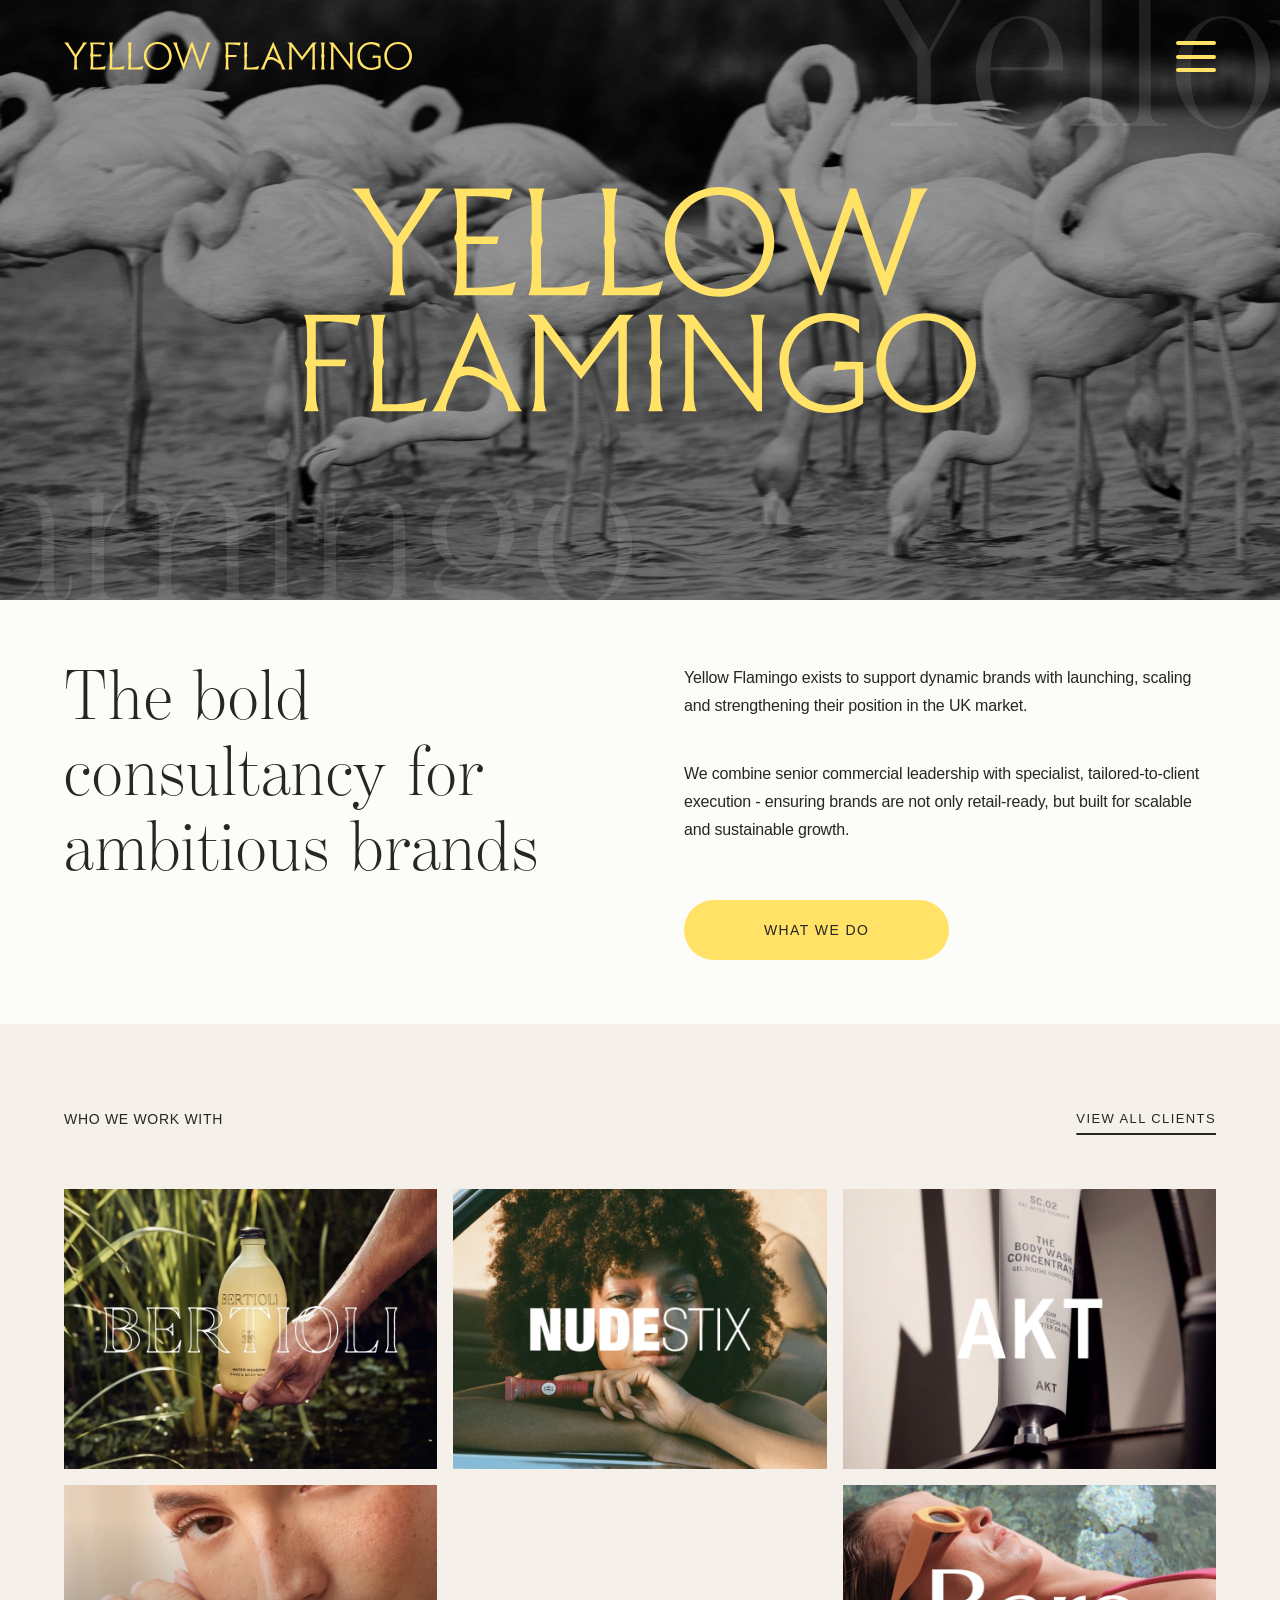
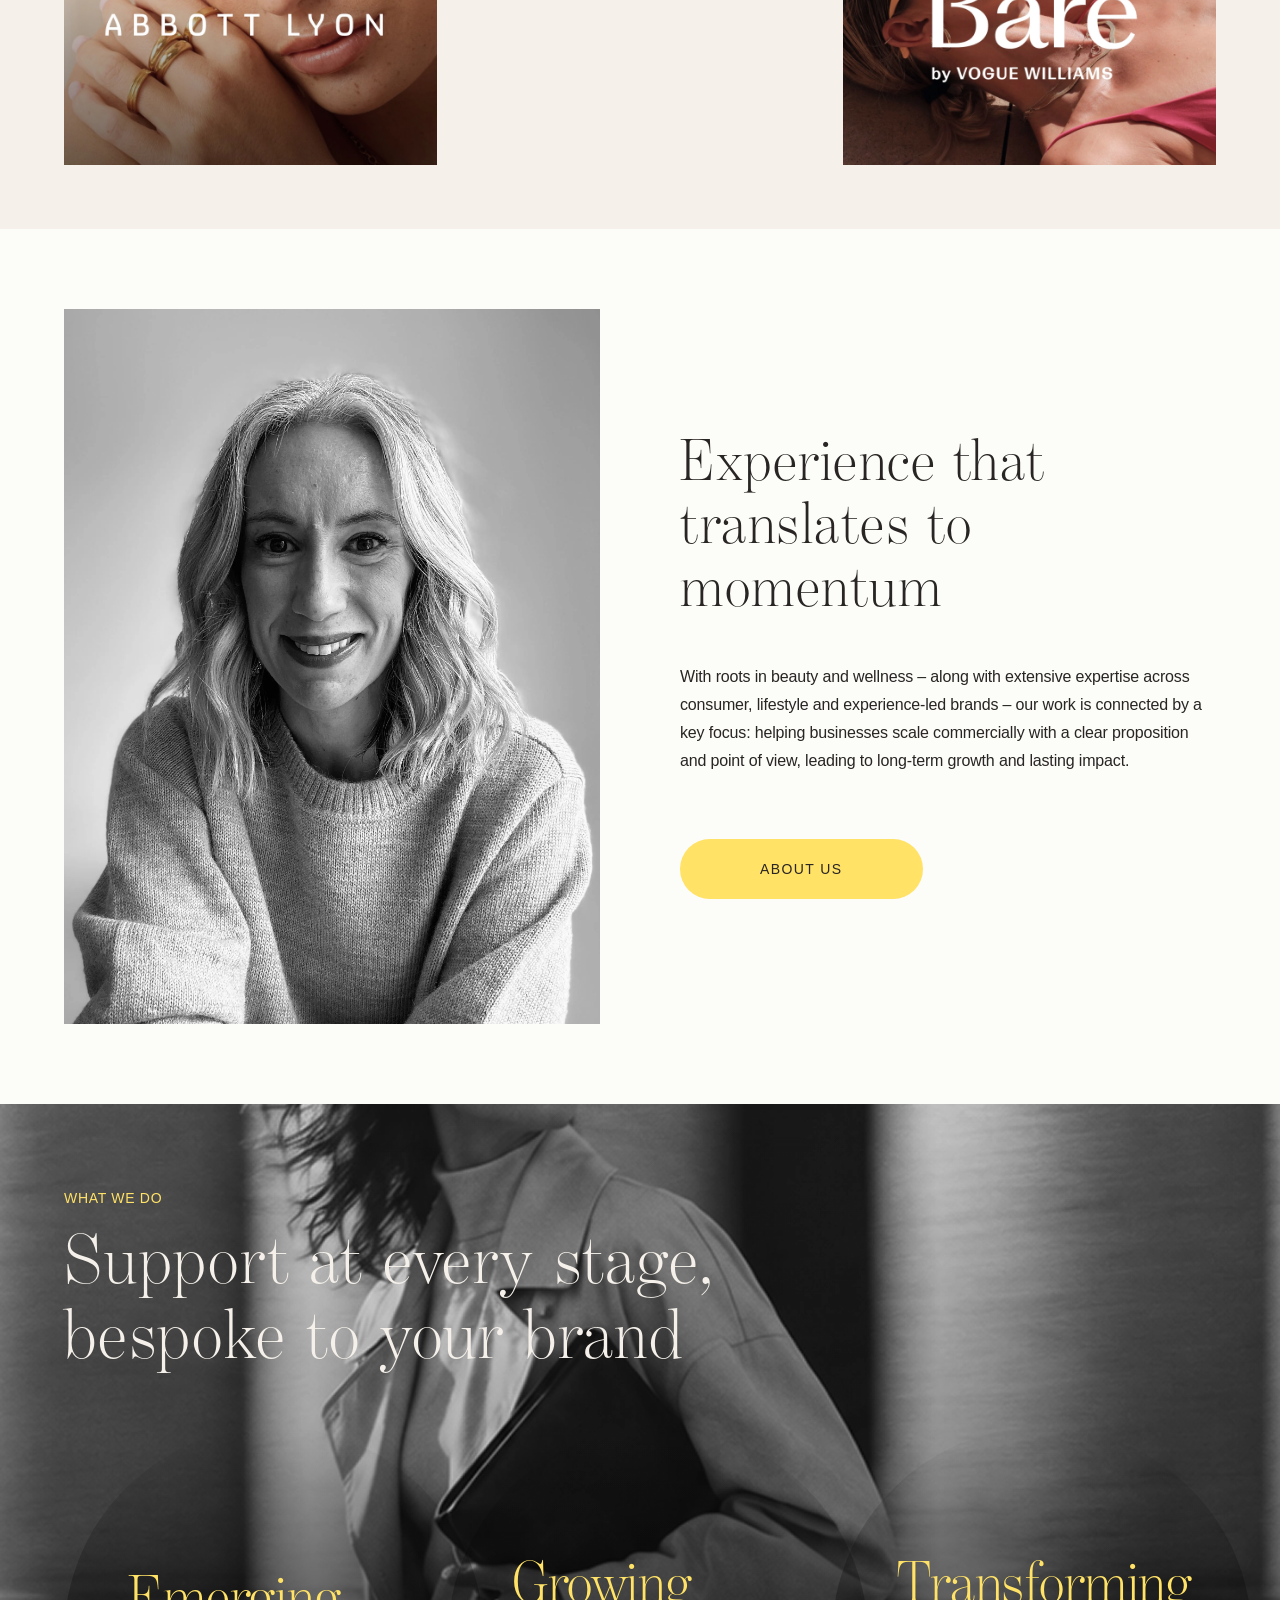
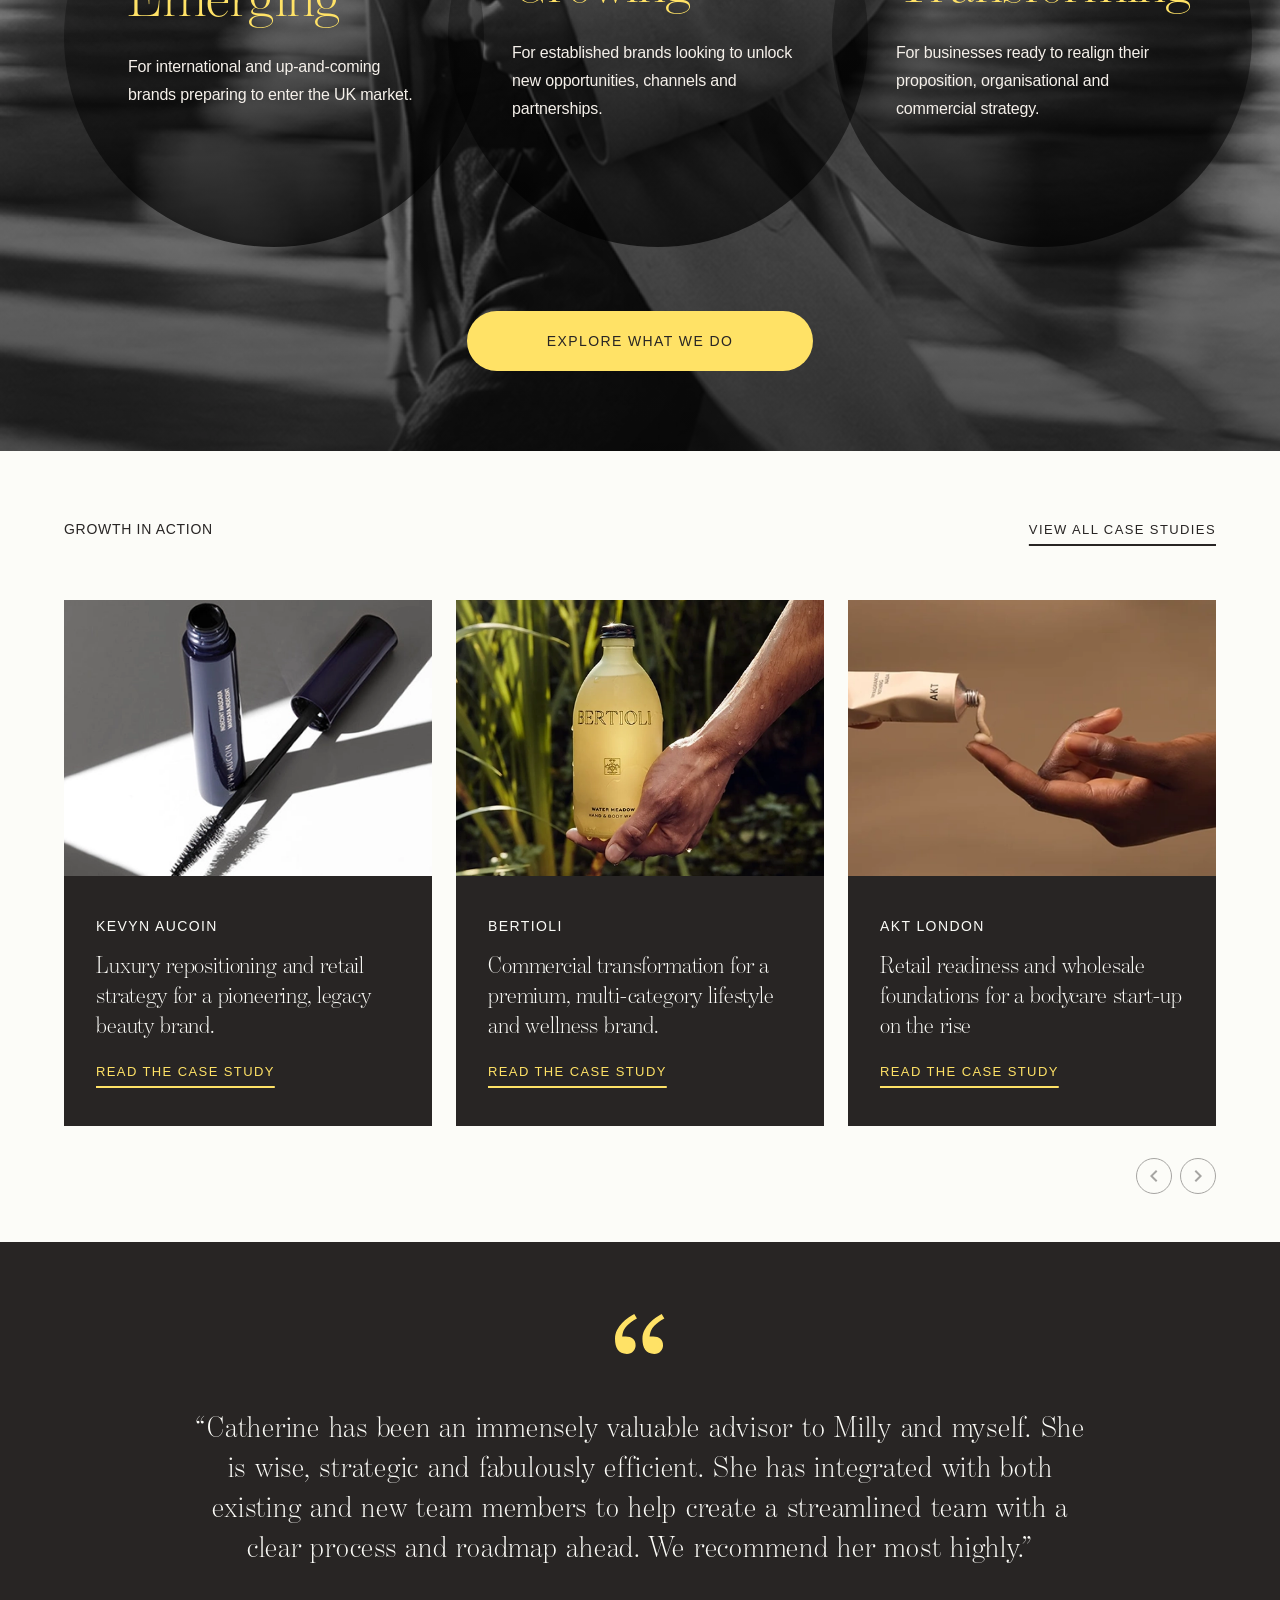
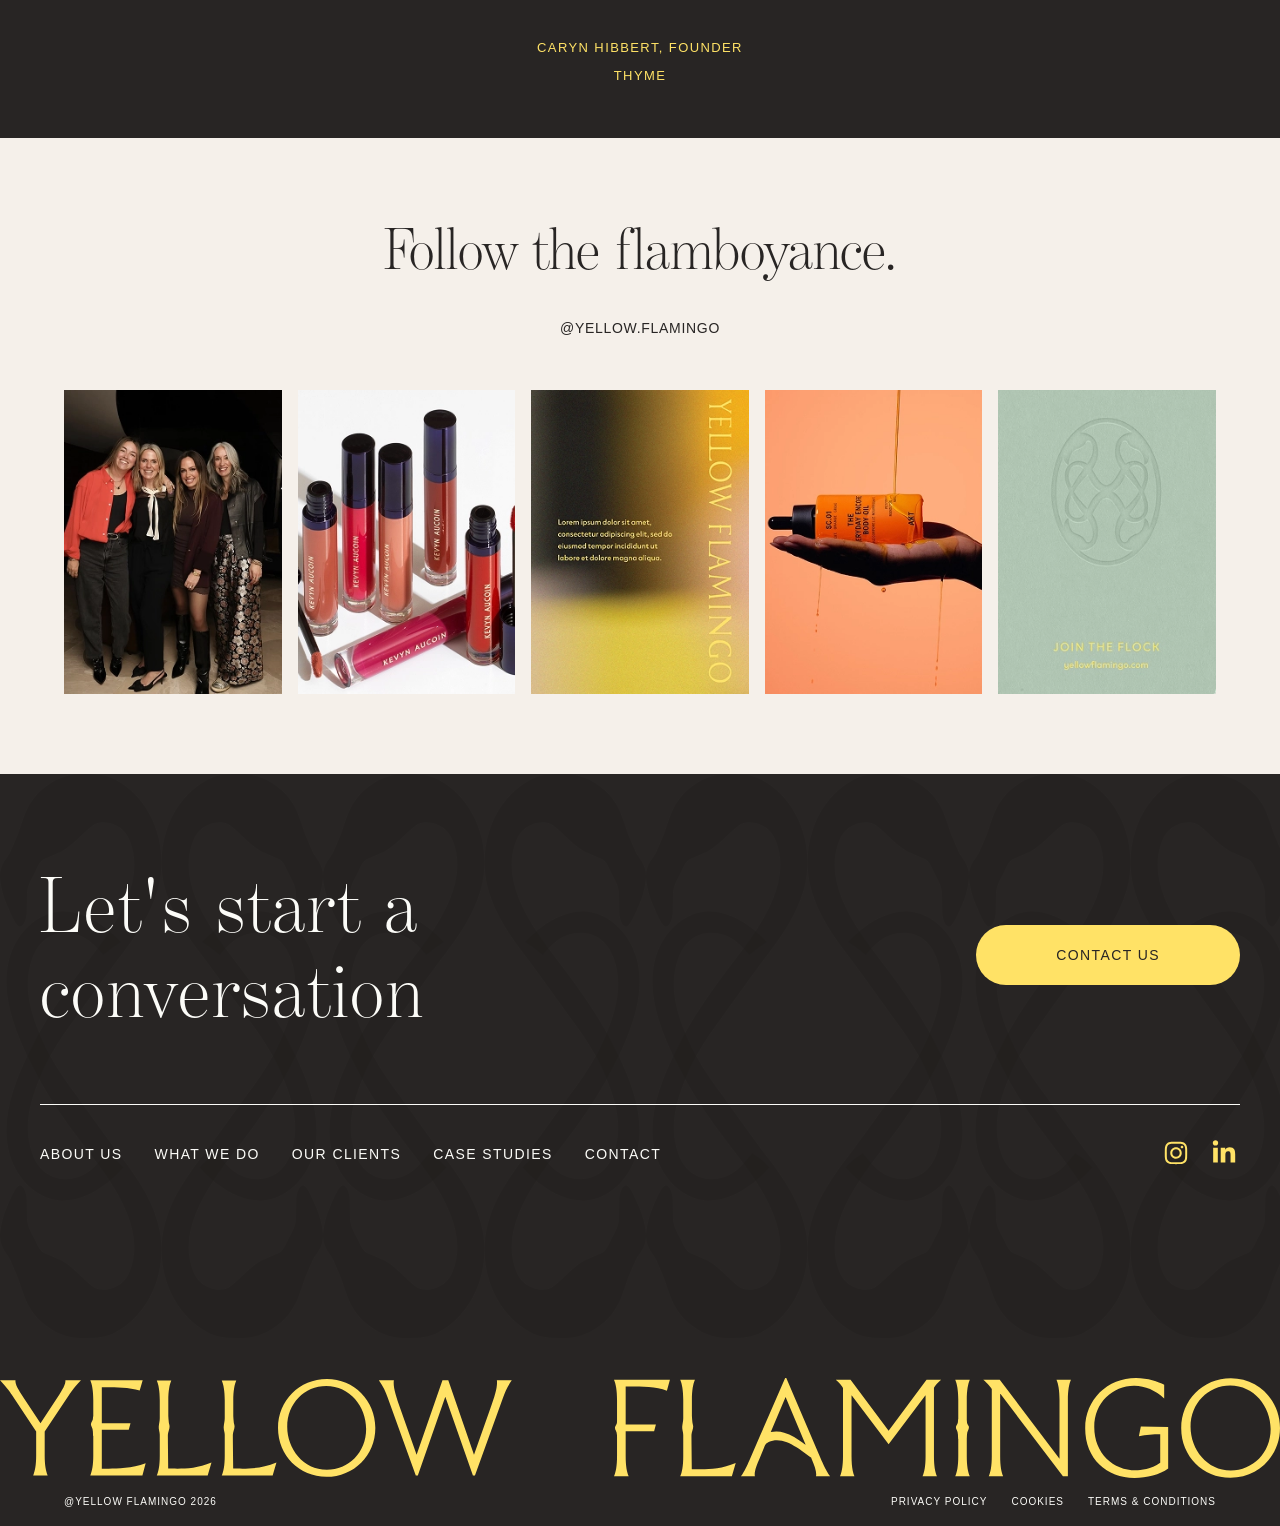
==== commit 6ba19901: "changes" ====
--- a/index.html
+++ b/index.html
@@ -52,7 +52,7 @@
         Skip to main content
     </a>
 
-    <header class="fixed inset-x-0 top-0 z-50">
+    <header class="site-header fixed inset-x-0 top-0 z-50">
         <div id="header-bg" aria-hidden="true" class="pointer-events-none absolute inset-x-0 top-0 h-28 bg-transparent transition-colors duration-300 z-10"></div>
 
         <div class="container relative z-10 mx-auto flex w-full items-center justify-between px-6 py-6 sm:px-10 lg:px-16 h-28">
@@ -115,17 +115,17 @@
                 </div>
 
                 <div class="pointer-events-none fixed inset-x-0 top-0 z-80 hidden h-full container mx-auto items-center justify-end px-6 sm:px-10 lg:flex lg:px-16">
-                    <div class="pointer-events-auto w-95 overflow-hidden rounded-sm bg-charcoal">
-                        <img src="/wp-content/themes/yellow-flamingo/assets/images/akt-london.webp" alt="" class="aspect-4/3 w-full object-cover">
-                        <div class="px-8 py-10">
-                            <p class="font-sans text-sm font-medium tracking-[1.4px] text-snow uppercase">AKT London</p>
-                            <p class="mt-4 font-display text-2xl leading-tight font-light text-snow">Retail readiness and
-                                wholesale foundations for a bodycare start-up on the rise</p>
-                            <a href="/case-studies/#akt-london" class="eyebrow text-underline mt-4 inline-block text-primary uppercase transition-colors duration-300 hover:text-primary/80">
+                                        <div class="pointer-events-auto w-95 overflow-hidden rounded-sm bg-charcoal">
+                                                    <img width="433" height="350" src="/wp-content/uploads/2026/10/clients-5.webp" class="aspect-4/3 w-full object-cover transition-transform duration-300 group-hover:scale-105 wp-post-image" alt="" decoding="async" fetchpriority="high" srcset="/wp-content/uploads/2026/10/clients-5.webp 433w, /wp-content/uploads/2026/10/clients-5-300x242.webp 300w" sizes="(max-width: 433px) 100vw, 433px">                                                <div class="px-8 py-10">
+                            <p class="font-sans text-sm font-medium tracking-[1.4px] text-snow uppercase">
+                                Kevyn Aucoin                            </p>
+                            <p class="mt-4 font-display text-2xl leading-tight font-light text-snow">Luxury repositioning and retail strategy for a pioneering, legacy beauty brand.                            </p>
+                            <a href="/case-studies/#kevyn-aucoin" class="eyebrow text-underline mt-4 inline-block text-primary uppercase transition-colors duration-300 hover:text-primary/80">
                                 Read the case study
                             </a>
                         </div>
                     </div>
+                                    
                 </div>
             </div>
         </div>
@@ -196,61 +196,25 @@
             </div>
         </div>
         <div class="client-list mt-10 grid grid-cols-2 gap-4 sm:grid-cols-2 lg:grid-cols-3">
-            <div class="client-list-item group relative aspect-4/3 overflow-hidden">
-                <img src="/wp-content/themes/yellow-flamingo/assets/images/clients/clients-1.webp" alt="AKT London" class="h-full w-full object-cover transition-transform duration-300 group-hover:scale-105">
-                <div aria-hidden="true" class="pointer-events-none absolute inset-0 bg-black/20"></div>
-                <div class="pointer-events-none absolute inset-0 flex items-center justify-center p-6">
-                    <span class="text-center font-display text-2xl tracking-wide text-white uppercase drop-shadow-md sm:text-3xl">
-                        AKT London
-                    </span>
-                </div>
-            </div>
-            <div class="client-list-item group relative aspect-4/3 overflow-hidden">
-                <img src="/wp-content/themes/yellow-flamingo/assets/images/clients/clients-2.webp" alt="Beauty Bakerie" class="h-full w-full object-cover transition-transform duration-300 group-hover:scale-105">
-                <div aria-hidden="true" class="pointer-events-none absolute inset-0 bg-black/20"></div>
-                <div class="pointer-events-none absolute inset-0 flex items-center justify-center p-6">
-                    <span class="text-center font-display text-2xl tracking-wide text-white uppercase drop-shadow-md sm:text-3xl">
-                        Beauty Bakerie
-                    </span>
-                </div>
-            </div>
-            <div class="client-list-item group relative aspect-4/3 overflow-hidden">
-                <img src="/wp-content/themes/yellow-flamingo/assets/images/clients/clients-3.webp" alt="Brow Haus" class="h-full w-full object-cover transition-transform duration-300 group-hover:scale-105">
-                <div aria-hidden="true" class="pointer-events-none absolute inset-0 bg-black/20"></div>
-                <div class="pointer-events-none absolute inset-0 flex items-center justify-center p-6">
-                    <span class="text-center font-display text-2xl tracking-wide text-white uppercase drop-shadow-md sm:text-3xl">
-                        Brow Haus
-                    </span>
-                </div>
-            </div>
-            <div class="client-list-item group relative aspect-4/3 overflow-hidden">
-                <img src="/wp-content/themes/yellow-flamingo/assets/images/clients/clients-4.webp" alt="Kevyn Aucoin" class="h-full w-full object-cover transition-transform duration-300 group-hover:scale-105">
-                <div aria-hidden="true" class="pointer-events-none absolute inset-0 bg-black/20"></div>
-                <div class="pointer-events-none absolute inset-0 flex items-center justify-center p-6">
-                    <span class="text-center font-display text-2xl tracking-wide text-white uppercase drop-shadow-md sm:text-3xl">
-                        Kevyn Aucoin
-                    </span>
-                </div>
-            </div>
-            <div class="client-list-item group relative aspect-4/3 overflow-hidden">
-                <img src="/wp-content/themes/yellow-flamingo/assets/images/clients/clients-5.webp" alt="Maison Francis Kurkdjian" class="h-full w-full object-cover transition-transform duration-300 group-hover:scale-105">
-                <div aria-hidden="true" class="pointer-events-none absolute inset-0 bg-black/20"></div>
-                <div class="pointer-events-none absolute inset-0 flex items-center justify-center p-6">
-                    <span class="text-center font-display text-2xl tracking-wide text-white uppercase drop-shadow-md sm:text-3xl">
-                        Maison Francis Kurkdjian
-                    </span>
-                </div>
-            </div>
-            <div class="client-list-item group relative aspect-4/3 overflow-hidden">
-                <img src="/wp-content/themes/yellow-flamingo/assets/images/clients/clients-6.webp" alt="Maison Margiela" class="h-full w-full object-cover transition-transform duration-300 group-hover:scale-105">
-                <div aria-hidden="true" class="pointer-events-none absolute inset-0 bg-black/20"></div>
-                <div class="pointer-events-none absolute inset-0 flex items-center justify-center p-6">
-                    <span class="text-center font-display text-2xl tracking-wide text-white uppercase drop-shadow-md sm:text-3xl">
-                        Maison Margiela
-                    </span>
-                </div>
-            </div>
-        </div>
+                            <div class="client-list-item group relative aspect-4/3 overflow-hidden">
+                                            <img width="866" height="700" src="/wp-content/uploads/2026/10/Bertioli-1.webp" class="h-full w-full object-cover transition-transform duration-300 group-hover:scale-105 wp-post-image" alt="Bertioli" decoding="async" srcset="/wp-content/uploads/2026/10/Bertioli-1.webp 866w, /wp-content/uploads/2026/10/Bertioli-1-300x242.webp 300w, /wp-content/uploads/2026/10/Bertioli-1-768x621.webp 768w" sizes="(max-width: 866px) 100vw, 866px">                                        
+                </div>
+                            <div class="client-list-item group relative aspect-4/3 overflow-hidden">
+                                            <img width="866" height="700" src="/wp-content/uploads/2026/10/NudeStix.webp" class="h-full w-full object-cover transition-transform duration-300 group-hover:scale-105 wp-post-image" alt="NudeStix" decoding="async" srcset="/wp-content/uploads/2026/10/NudeStix.webp 866w, /wp-content/uploads/2026/10/NudeStix-300x242.webp 300w, /wp-content/uploads/2026/10/NudeStix-768x621.webp 768w" sizes="(max-width: 866px) 100vw, 866px">                                        
+                </div>
+                            <div class="client-list-item group relative aspect-4/3 overflow-hidden">
+                                            <img width="866" height="700" src="/wp-content/uploads/2026/10/AKT.webp" class="h-full w-full object-cover transition-transform duration-300 group-hover:scale-105 wp-post-image" alt="AKT London" decoding="async" srcset="/wp-content/uploads/2026/10/AKT.webp 866w, /wp-content/uploads/2026/10/AKT-300x242.webp 300w, /wp-content/uploads/2026/10/AKT-768x621.webp 768w" sizes="(max-width: 866px) 100vw, 866px">                                        
+                </div>
+                            <div class="client-list-item group relative aspect-4/3 overflow-hidden">
+                                            <img width="866" height="700" src="/wp-content/uploads/2026/10/Abbott-Lyon.webp" class="h-full w-full object-cover transition-transform duration-300 group-hover:scale-105 wp-post-image" alt="Abbott Lyon" decoding="async" srcset="/wp-content/uploads/2026/10/Abbott-Lyon.webp 866w, /wp-content/uploads/2026/10/Abbott-Lyon-300x242.webp 300w, /wp-content/uploads/2026/10/Abbott-Lyon-768x621.webp 768w" sizes="(max-width: 866px) 100vw, 866px">                                        
+                </div>
+                            <div class="client-list-item group relative aspect-4/3 overflow-hidden">
+                                            <img width="866" height="700" src="/wp-content/uploads/2026/10/Kevyn-Aucion.webp" class="h-full w-full object-cover transition-transform duration-300 group-hover:scale-105 wp-post-image" alt="Kevyn Aucion" decoding="async" srcset="/wp-content/uploads/2026/10/Kevyn-Aucion.webp 866w, /wp-content/uploads/2026/10/Kevyn-Aucion-300x242.webp 300w, /wp-content/uploads/2026/10/Kevyn-Aucion-768x621.webp 768w" sizes="(max-width: 866px) 100vw, 866px">                                        
+                </div>
+                            <div class="client-list-item group relative aspect-4/3 overflow-hidden">
+                                            <img width="866" height="700" src="/wp-content/uploads/2026/10/Bare.webp" class="h-full w-full object-cover transition-transform duration-300 group-hover:scale-105 wp-post-image" alt="Bare" decoding="async" srcset="/wp-content/uploads/2026/10/Bare.webp 866w, /wp-content/uploads/2026/10/Bare-300x242.webp 300w, /wp-content/uploads/2026/10/Bare-768x621.webp 768w" sizes="(max-width: 866px) 100vw, 866px">                                        
+                </div>
+                    </div>
 
         <div class="mt-6 text-center sm:hidden">
             <a href="/our-clients/" class="eyebrow text-underline inline-block text-charcoal text-sm font-medium font-sans uppercase tracking-wider transition-colors duration-300 decoration-primary">
@@ -265,7 +229,9 @@
     <div class="container mx-auto w-full px-6 py-20 sm:px-10 lg:px-16">
         <div class="grid gap-10 lg:grid-cols-2 lg:gap-20 items-center">
 
-            <img src="/wp-content/themes/yellow-flamingo/assets/images/catherine-bossom-portrait.webp" alt="Catherine Bossom, Founder of Yellow Flamingo" class="w-full h-auto">
+            <div class="overflow-hidden">
+                <img src="/wp-content/themes/yellow-flamingo/assets/images/catherine.webp" alt="Catherine Bossom, Founder of Yellow Flamingo" class="w-full h-auto object-cover scale-115">
+            </div>
 
             <div>
                 <h2 class="font-display text-4xl leading-[1.05] font-light text-charcoal lg:text-6xl tracking-wide">
@@ -337,40 +303,37 @@
         </div>
         <div class="relative mt-10 overflow-hidden" data-case-studies>
             <div class="case-studies flex gap-6" data-case-studies-track>
-                <div class="w-full shrink-0 overflow-hidden rounded-sm bg-charcoal sm:w-[calc(50%-0.75rem)] lg:w-[calc(33.333%-1rem)]" data-case-studies-card>
-                    <img src="/wp-content/themes/yellow-flamingo/assets/images/clients/clients-4.webp" alt="" class="aspect-4/3 w-full object-cover">
-                    <div class="px-8 py-10">
-                        <p class="font-sans text-sm font-medium tracking-[1.4px] text-snow uppercase">Bertioli</p>
-                        <p class="mt-4 font-display text-2xl leading-tight font-light text-snow">Commercial
-                            transformation for a premium, multi-category lifestyle and wellness brand</p>
-                        <a href="/case-studies/#bertioli" class="eyebrow text-underline mt-4 inline-block text-primary uppercase transition-colors duration-300 hover:text-primary/80">
-                            Read the case study
-                        </a>
-                    </div>
-                </div>
-                <div class="w-full shrink-0 overflow-hidden rounded-sm bg-charcoal sm:w-[calc(50%-0.75rem)] lg:w-[calc(33.333%-1rem)]" data-case-studies-card>
-                    <img src="/wp-content/themes/yellow-flamingo/assets/images/clients/clients-5.webp" alt="" class="aspect-4/3 w-full object-cover">
-                    <div class="px-8 py-10">
-                        <p class="font-sans text-sm font-medium tracking-[1.4px] text-snow uppercase">Kevyn Aucoin</p>
-                        <p class="mt-4 font-display text-2xl leading-tight font-light text-snow">Luxury repositioning
-                            and retail strategy for a pioneering, legacy beauty brand</p>
-                        <a href="/case-studies/#kevyn-aucoin" class="eyebrow text-underline mt-4 inline-block text-primary uppercase transition-colors duration-300 hover:text-primary/80">
-                            Read the case study
-                        </a>
-                    </div>
-                </div>
-                <div class="w-full shrink-0 overflow-hidden rounded-sm bg-charcoal sm:w-[calc(50%-0.75rem)] lg:w-[calc(33.333%-1rem)]" data-case-studies-card>
-                    <img src="/wp-content/themes/yellow-flamingo/assets/images/akt-london.webp" alt="" class="aspect-4/3 w-full object-cover">
-                    <div class="px-8 py-10">
-                        <p class="font-sans text-sm font-medium tracking-[1.4px] text-snow uppercase">AKT London</p>
-                        <p class="mt-4 font-display text-2xl leading-tight font-light text-snow">Retail readiness and
-                            wholesale foundations for a bodycare start-up on the rise</p>
-                        <a href="/case-studies/#akt-london" class="eyebrow text-underline mt-4 inline-block text-primary uppercase transition-colors duration-300 hover:text-primary/80">
-                            Read the case study
-                        </a>
-                    </div>
-                </div>
-            </div>
+                                    <div class="group w-full shrink-0 overflow-hidden rounded-sm bg-charcoal sm:w-[calc(50%-0.75rem)] lg:w-[calc(33.333%-1rem)]" data-case-studies-card>
+                                                    <img width="433" height="350" src="/wp-content/uploads/2026/10/clients-5.webp" class="aspect-4/3 w-full object-cover transition-transform duration-300 group-hover:scale-105 wp-post-image" alt="" decoding="async" srcset="/wp-content/uploads/2026/10/clients-5.webp 433w, /wp-content/uploads/2026/10/clients-5-300x242.webp 300w" sizes="(max-width: 433px) 100vw, 433px">                                                <div class="px-8 py-10">
+                            <p class="font-sans text-sm font-medium tracking-[1.4px] text-snow uppercase">
+                                Kevyn Aucoin                            </p>
+                            <p class="mt-4 font-display text-2xl leading-tight font-light text-snow">Luxury repositioning and retail strategy for a pioneering, legacy beauty brand.                            </p>
+                            <a href="/case-studies/#kevyn-aucoin" class="eyebrow text-underline mt-4 inline-block text-primary uppercase transition-colors duration-300 hover:text-primary/80">
+                                Read the case study
+                            </a>
+                        </div>
+                    </div>
+                                    <div class="group w-full shrink-0 overflow-hidden rounded-sm bg-charcoal sm:w-[calc(50%-0.75rem)] lg:w-[calc(33.333%-1rem)]" data-case-studies-card>
+                                                    <img width="546" height="724" src="/wp-content/uploads/2026/10/bertioli.webp" class="aspect-4/3 w-full object-cover transition-transform duration-300 group-hover:scale-105 wp-post-image" alt="" decoding="async" srcset="/wp-content/uploads/2026/10/bertioli.webp 546w, /wp-content/uploads/2026/10/bertioli-226x300.webp 226w" sizes="(max-width: 546px) 100vw, 546px">                                                <div class="px-8 py-10">
+                            <p class="font-sans text-sm font-medium tracking-[1.4px] text-snow uppercase">
+                                Bertioli                            </p>
+                            <p class="mt-4 font-display text-2xl leading-tight font-light text-snow">Commercial transformation for a premium, multi-category lifestyle and wellness brand.                            </p>
+                            <a href="/case-studies/#bertioli" class="eyebrow text-underline mt-4 inline-block text-primary uppercase transition-colors duration-300 hover:text-primary/80">
+                                Read the case study
+                            </a>
+                        </div>
+                    </div>
+                                    <div class="group w-full shrink-0 overflow-hidden rounded-sm bg-charcoal sm:w-[calc(50%-0.75rem)] lg:w-[calc(33.333%-1rem)]" data-case-studies-card>
+                                                    <img width="433" height="344" src="/wp-content/uploads/2026/10/akt-london.webp" class="aspect-4/3 w-full object-cover transition-transform duration-300 group-hover:scale-105 wp-post-image" alt="" decoding="async" srcset="/wp-content/uploads/2026/10/akt-london.webp 433w, /wp-content/uploads/2026/10/akt-london-300x238.webp 300w" sizes="(max-width: 433px) 100vw, 433px">                                                <div class="px-8 py-10">
+                            <p class="font-sans text-sm font-medium tracking-[1.4px] text-snow uppercase">
+                                AKT London                            </p>
+                            <p class="mt-4 font-display text-2xl leading-tight font-light text-snow">Retail readiness and wholesale foundations for a bodycare start-up on the rise                            </p>
+                            <a href="/case-studies/#akt-london" class="eyebrow text-underline mt-4 inline-block text-primary uppercase transition-colors duration-300 hover:text-primary/80">
+                                Read the case study
+                            </a>
+                        </div>
+                    </div>
+                            </div>
         </div>
         <div class="mt-6 text-center sm:hidden">
             <a href="/case-studies/" class="eyebrow text-underline inline-block text-charcoal text-sm font-medium font-sans uppercase tracking-wider transition-colors duration-300 decoration-primary">
@@ -416,19 +379,39 @@
 <section class="bg-stone">
     <div class="container mx-auto w-full px-6 py-20 sm:px-10 lg:px-16">
         <div class="text-center text-charcoal text-4xl lg:text-6xl font-light font-display leading-[1.2]">Follow the flamboyance.</div>
-        <p class="text-center text-charcoal text-sm font-medium font-sans uppercase leading-7 tracking-wider py-6">@yellow.flamingo</p>
-        <!-- Elfsight Instagram Feed | Yellow Flamingo -->
-        <script src="https://elfsightcdn.com/platform.js" async></script>
-        <div class="elfsight-app-c21951c5-7ec7-4cd6-9097-a5d85df1f4b9" data-elfsight-app-lazy></div>
-        <style>
-            .WidgetBackground__Content-sc-6ca35f7a-1 a{
-                display: none !important;
-            }
-             .WidgetBackground__Content-sc-6ca35f7a-2 a{
-                display: none !important;
-            }
-        </style>
-        
+        <p class="text-center text-charcoal text-sm font-medium font-sans uppercase leading-7 tracking-wider py-6"><a href="https://www.instagram.com/yellow.flamingo" target="_blank" rel="noopener noreferrer">@yellow.flamingo</a></p>
+        <div class="pt-6 grid grid-cols-2 gap-4 sm:grid-cols-3 lg:grid-cols-5">
+            <div class="">
+                <a href="https://www.instagram.com/yellow.flamingo" target="_blank" rel="noopener noreferrer">
+                    <img class="" src="/wp-content/themes/yellow-flamingo/assets/images/insta/1.webp">
+                </a>
+            </div>
+
+            <div class="">
+                <a href="https://www.instagram.com/yellow.flamingo" target="_blank" rel="noopener noreferrer">
+                    <img class="" src="/wp-content/themes/yellow-flamingo/assets/images/insta/2.webp">
+                </a>
+            </div>
+
+            <div class="">
+                <a href="https://www.instagram.com/yellow.flamingo" target="_blank" rel="noopener noreferrer">
+                    <img class="" src="/wp-content/themes/yellow-flamingo/assets/images/insta/3.webp">
+                </a>
+            </div>
+
+            <div class="">
+                <a href="https://www.instagram.com/yellow.flamingo" target="_blank" rel="noopener noreferrer">
+                    <img class="" src="/wp-content/themes/yellow-flamingo/assets/images/insta/4.webp">
+                </a>
+            </div>
+
+            <div class="">
+                <a href="https://www.instagram.com/yellow.flamingo" target="_blank" rel="noopener noreferrer">
+                    <img class="" src="/wp-content/themes/yellow-flamingo/assets/images/insta/5.webp">
+                </a>
+            </div>
+
+        </div>
 
     </div>
 </section>
@@ -502,7 +485,7 @@
 <script type="speculationrules">
 {"prefetch":[{"source":"document","where":{"and":[{"href_matches":"/*"},{"not":{"href_matches":["/wp-*.php","/wp-admin/*","/wp-content/uploads/*","/wp-content/*","/wp-content/plugins/*","/wp-content/themes/yellow-flamingo/*","/*\\?(.+)"]}},{"not":{"selector_matches":"a[rel~=\"nofollow\"]"}},{"not":{"selector_matches":".no-prefetch, .no-prefetch a"}}]},"eagerness":"conservative"}]}
 </script>
-<script id="yellow-flamingo-app-js" src="/wp-content/themes/yellow-flamingo/assets/js/app.js?ver=1.0.0"></script>
+<script id="yellow-flamingo-app-js" src="/wp-content/themes/yellow-flamingo/assets/js/app.min.js?ver=1.0.0"></script>
 <script id="wp-emoji-settings" type="application/json">
 {"baseUrl":"https://s.w.org/images/core/emoji/17.0.2/72x72/","ext":".png","svgUrl":"https://s.w.org/images/core/emoji/17.0.2/svg/","svgExt":".svg","source":{"concatemoji":"/wp-includes/js/wp-emoji-release.min.js?ver=7.1.3"}}
 </script>
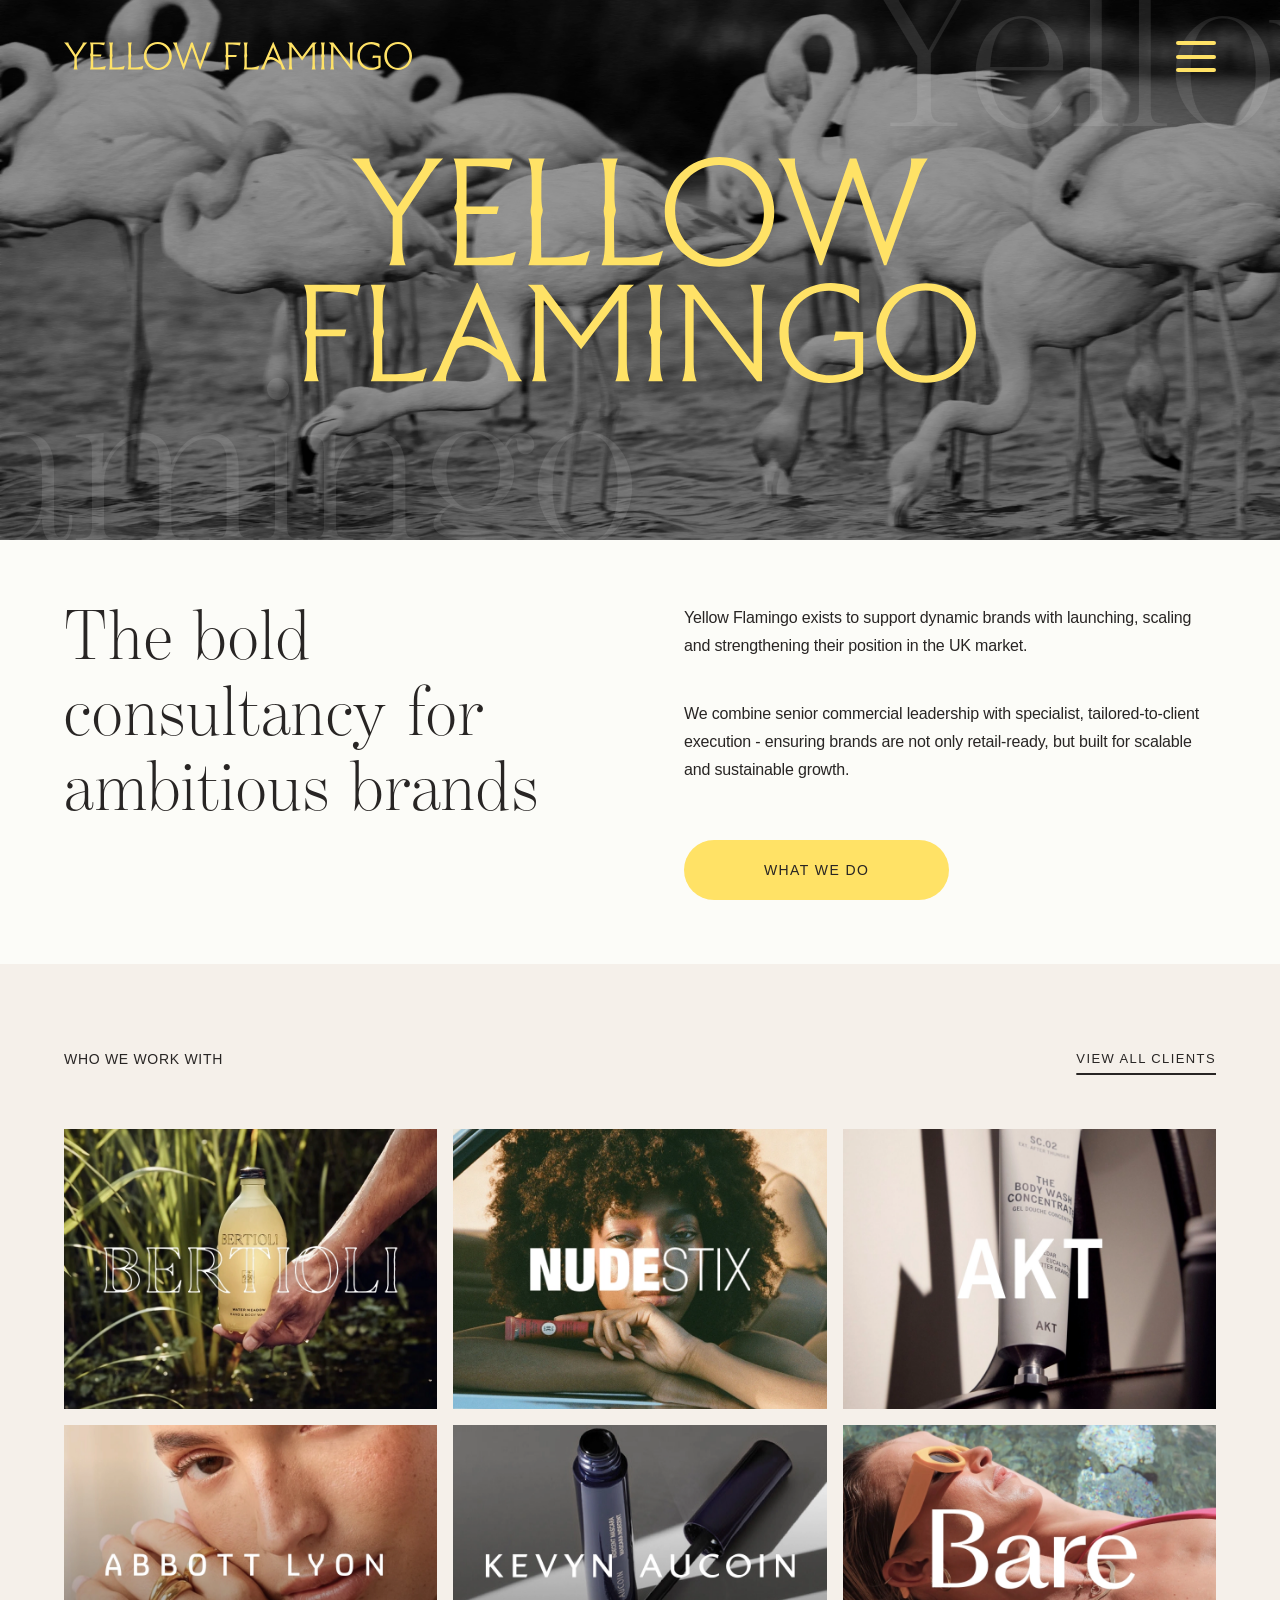
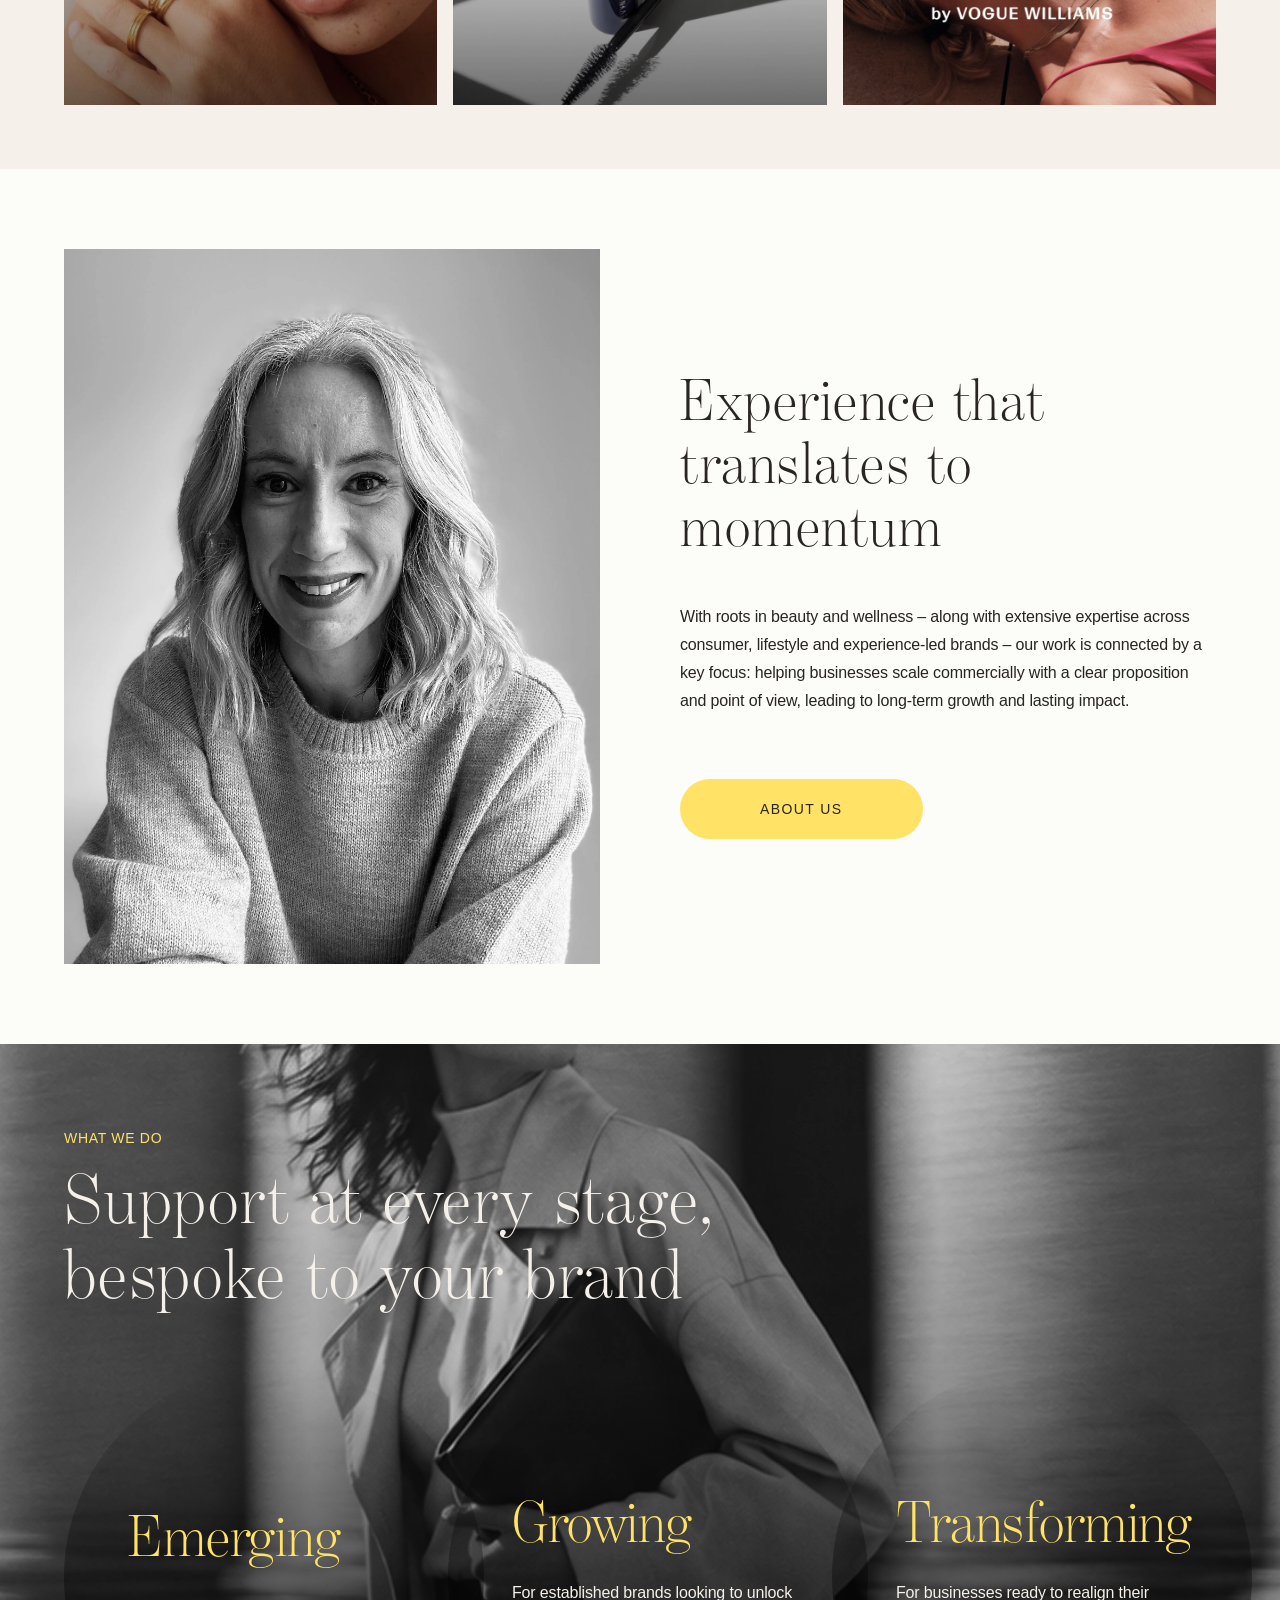
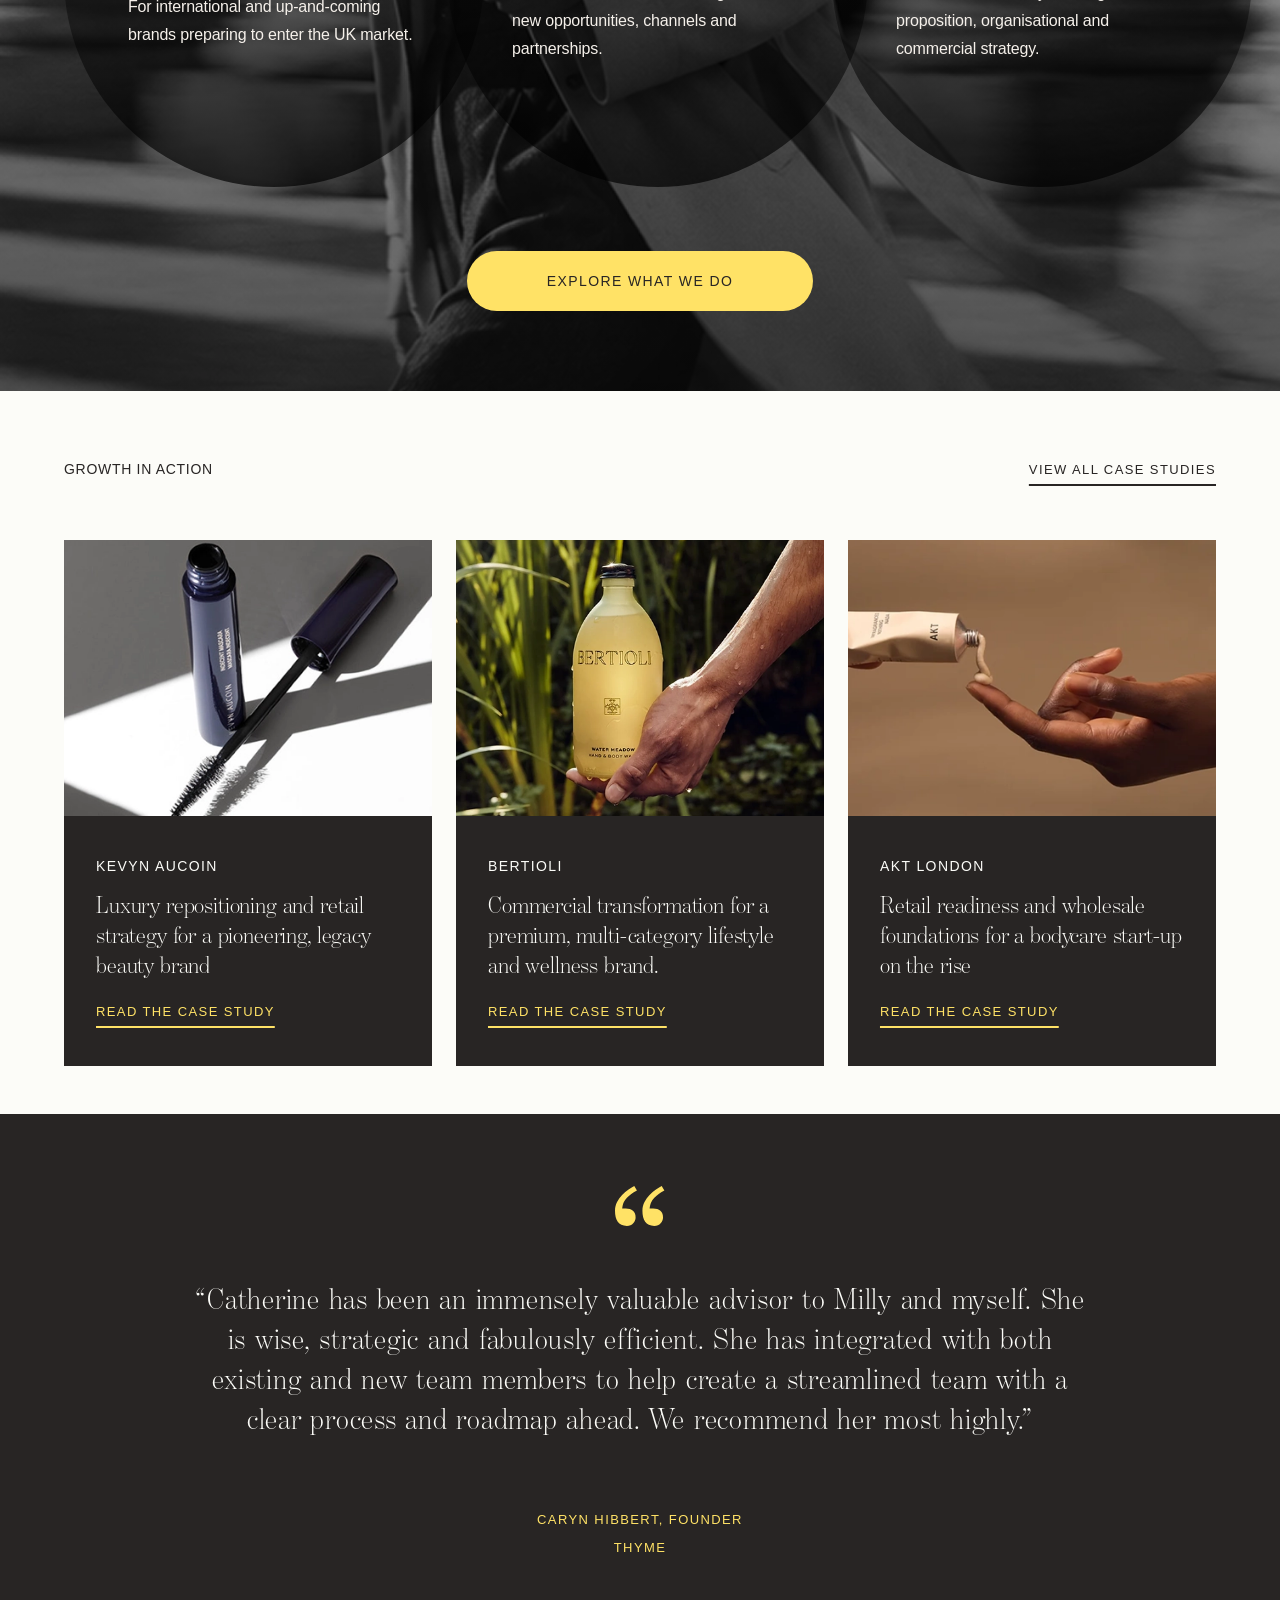
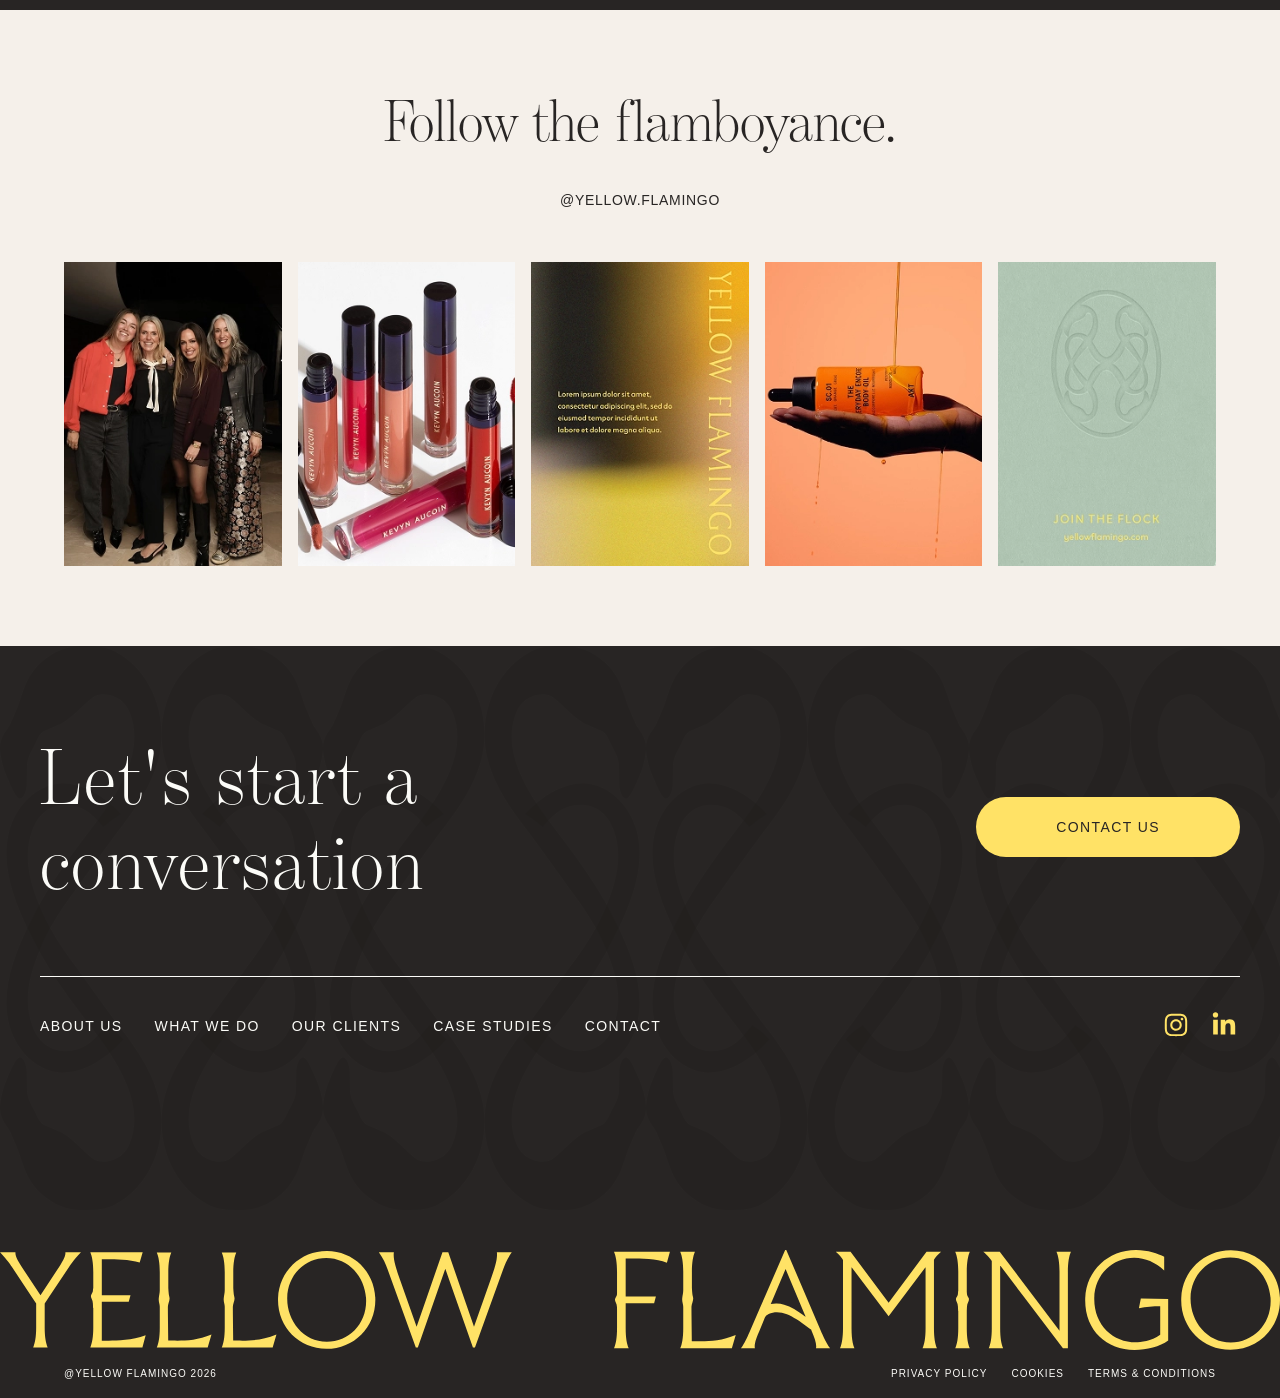
==== commit 409ec9ca: "changes" ====
--- a/index.html
+++ b/index.html
@@ -93,9 +93,9 @@
                     <div class="pointer-events-auto flex flex-col items-center gap-10 lg:items-start">
                         <nav aria-label="Primary" class="flex flex-col items-center gap-6 text-center sm:gap-4 [&amp;_a]:link-underline [&amp;_a]:font-display [&amp;_a]:text-4xl [&amp;_a]:font-light [&amp;_a]:leading-tight [&amp;_a]:text-snow [&amp;_a]:transition-colors [&amp;_a]:duration-300 [&amp;_a:hover]:text-primary [&amp;_li]:list-none sm:[&amp;_a]:text-5xl lg:items-start lg:text-left lg:[&amp;_a]:text-5xl">
                             <li id="menu-item-23" class="menu-item menu-item-type-post_type menu-item-object-page menu-item-23"><a href="/about-us/">About Us</a></li>
+<li id="menu-item-26" class="menu-item menu-item-type-post_type menu-item-object-page menu-item-26"><a href="/what-we-do/">What We Do</a></li>
+<li id="menu-item-25" class="menu-item menu-item-type-post_type menu-item-object-page menu-item-25"><a href="/our-clients/">Our Clients</a></li>
 <li id="menu-item-24" class="menu-item menu-item-type-post_type menu-item-object-page menu-item-24"><a href="/case-studies/">Case Studies</a></li>
-<li id="menu-item-25" class="menu-item menu-item-type-post_type menu-item-object-page menu-item-25"><a href="/our-clients/">Our Clients</a></li>
-<li id="menu-item-26" class="menu-item menu-item-type-post_type menu-item-object-page menu-item-26"><a href="/what-we-do/">What We Do</a></li>
                         </nav>
 
                         <a href="/contact-us/" class="inline-flex w-fit shrink-0 items-center justify-center rounded-full bg-primary px-20 py-5 font-sans text-sm font-medium tracking-[1.4px] text-charcoal uppercase transition-colors duration-300 hover:bg-primary/90">
@@ -119,7 +119,7 @@
                                                     <img width="433" height="350" src="/wp-content/uploads/2026/10/clients-5.webp" class="aspect-4/3 w-full object-cover transition-transform duration-300 group-hover:scale-105 wp-post-image" alt="" decoding="async" fetchpriority="high" srcset="/wp-content/uploads/2026/10/clients-5.webp 433w, /wp-content/uploads/2026/10/clients-5-300x242.webp 300w" sizes="(max-width: 433px) 100vw, 433px">                                                <div class="px-8 py-10">
                             <p class="font-sans text-sm font-medium tracking-[1.4px] text-snow uppercase">
                                 Kevyn Aucoin                            </p>
-                            <p class="mt-4 font-display text-2xl leading-tight font-light text-snow">Luxury repositioning and retail strategy for a pioneering, legacy beauty brand.                            </p>
+                            <p class="mt-4 font-display text-2xl leading-tight font-light text-snow">Luxury repositioning and retail strategy for a pioneering, legacy beauty brand                            </p>
                             <a href="/case-studies/#kevyn-aucoin" class="eyebrow text-underline mt-4 inline-block text-primary uppercase transition-colors duration-300 hover:text-primary/80">
                                 Read the case study
                             </a>
@@ -133,7 +133,7 @@
 
 
     <main id="main-content" role="main">
-<section id="hero" class="relative flex min-h-100 sm:min-h-150 w-full items-center justify-center overflow-hidden bg-charcoal">
+<section id="hero" class="relative flex h-90 sm:h-135 w-full items-center justify-center overflow-hidden bg-charcoal">
     <img src="/wp-content/themes/yellow-flamingo/assets/images/yellow-flamingo-hero.webp" alt="A flock of flamingos" class="absolute inset-0 h-full w-full object-cover">
 
     <div aria-hidden="true" class="pointer-events-none absolute inset-0 bg-black/40"></div>
@@ -307,7 +307,7 @@
                                                     <img width="433" height="350" src="/wp-content/uploads/2026/10/clients-5.webp" class="aspect-4/3 w-full object-cover transition-transform duration-300 group-hover:scale-105 wp-post-image" alt="" decoding="async" srcset="/wp-content/uploads/2026/10/clients-5.webp 433w, /wp-content/uploads/2026/10/clients-5-300x242.webp 300w" sizes="(max-width: 433px) 100vw, 433px">                                                <div class="px-8 py-10">
                             <p class="font-sans text-sm font-medium tracking-[1.4px] text-snow uppercase">
                                 Kevyn Aucoin                            </p>
-                            <p class="mt-4 font-display text-2xl leading-tight font-light text-snow">Luxury repositioning and retail strategy for a pioneering, legacy beauty brand.                            </p>
+                            <p class="mt-4 font-display text-2xl leading-tight font-light text-snow">Luxury repositioning and retail strategy for a pioneering, legacy beauty brand                            </p>
                             <a href="/case-studies/#kevyn-aucoin" class="eyebrow text-underline mt-4 inline-block text-primary uppercase transition-colors duration-300 hover:text-primary/80">
                                 Read the case study
                             </a>
@@ -340,7 +340,7 @@
                 VIEW ALL CASE STUDIES
             </a>
         </div>
-        <div class="mt-8 flex shrink-0 items-center justify-center gap-2 sm:justify-end">
+        <div class="mt-8 flex shrink-0 items-center justify-center gap-2 sm:justify-end lg:hidden">
             <button type="button" data-case-studies-previous aria-label="Previous case study" class="flex size-9 items-center justify-center rounded-full border border-charcoal text-charcoal disabled:pointer-events-none disabled:opacity-40">
                 <svg xmlns="http://www.w3.org/2000/svg" width="24" height="24" viewbox="0 0 24 24" fill="none">
                     <path d="M10.8 12L15.4 7.4L14 6L8 12L14 18L15.4 16.6L10.8 12Z" fill="#282524"></path>
@@ -383,31 +383,31 @@
         <div class="pt-6 grid grid-cols-2 gap-4 sm:grid-cols-3 lg:grid-cols-5">
             <div class="">
                 <a href="https://www.instagram.com/yellow.flamingo" target="_blank" rel="noopener noreferrer">
-                    <img class="" src="/wp-content/themes/yellow-flamingo/assets/images/insta/1.webp">
+                    <img class="" src="/wp-content/themes/yellow-flamingo/assets/images/instagram/1.webp">
                 </a>
             </div>
 
             <div class="">
                 <a href="https://www.instagram.com/yellow.flamingo" target="_blank" rel="noopener noreferrer">
-                    <img class="" src="/wp-content/themes/yellow-flamingo/assets/images/insta/2.webp">
+                    <img class="" src="/wp-content/themes/yellow-flamingo/assets/images/instagram/2.webp">
                 </a>
             </div>
 
             <div class="">
                 <a href="https://www.instagram.com/yellow.flamingo" target="_blank" rel="noopener noreferrer">
-                    <img class="" src="/wp-content/themes/yellow-flamingo/assets/images/insta/3.webp">
+                    <img class="" src="/wp-content/themes/yellow-flamingo/assets/images/instagram/3.webp">
                 </a>
             </div>
 
             <div class="">
                 <a href="https://www.instagram.com/yellow.flamingo" target="_blank" rel="noopener noreferrer">
-                    <img class="" src="/wp-content/themes/yellow-flamingo/assets/images/insta/4.webp">
-                </a>
-            </div>
-
-            <div class="">
+                    <img class="" src="/wp-content/themes/yellow-flamingo/assets/images/instagram/4.webp">
+                </a>
+            </div>
+
+            <div class="hidden sm:block">
                 <a href="https://www.instagram.com/yellow.flamingo" target="_blank" rel="noopener noreferrer">
-                    <img class="" src="/wp-content/themes/yellow-flamingo/assets/images/insta/5.webp">
+                    <img class="" src="/wp-content/themes/yellow-flamingo/assets/images/instagram/5.webp">
                 </a>
             </div>
 
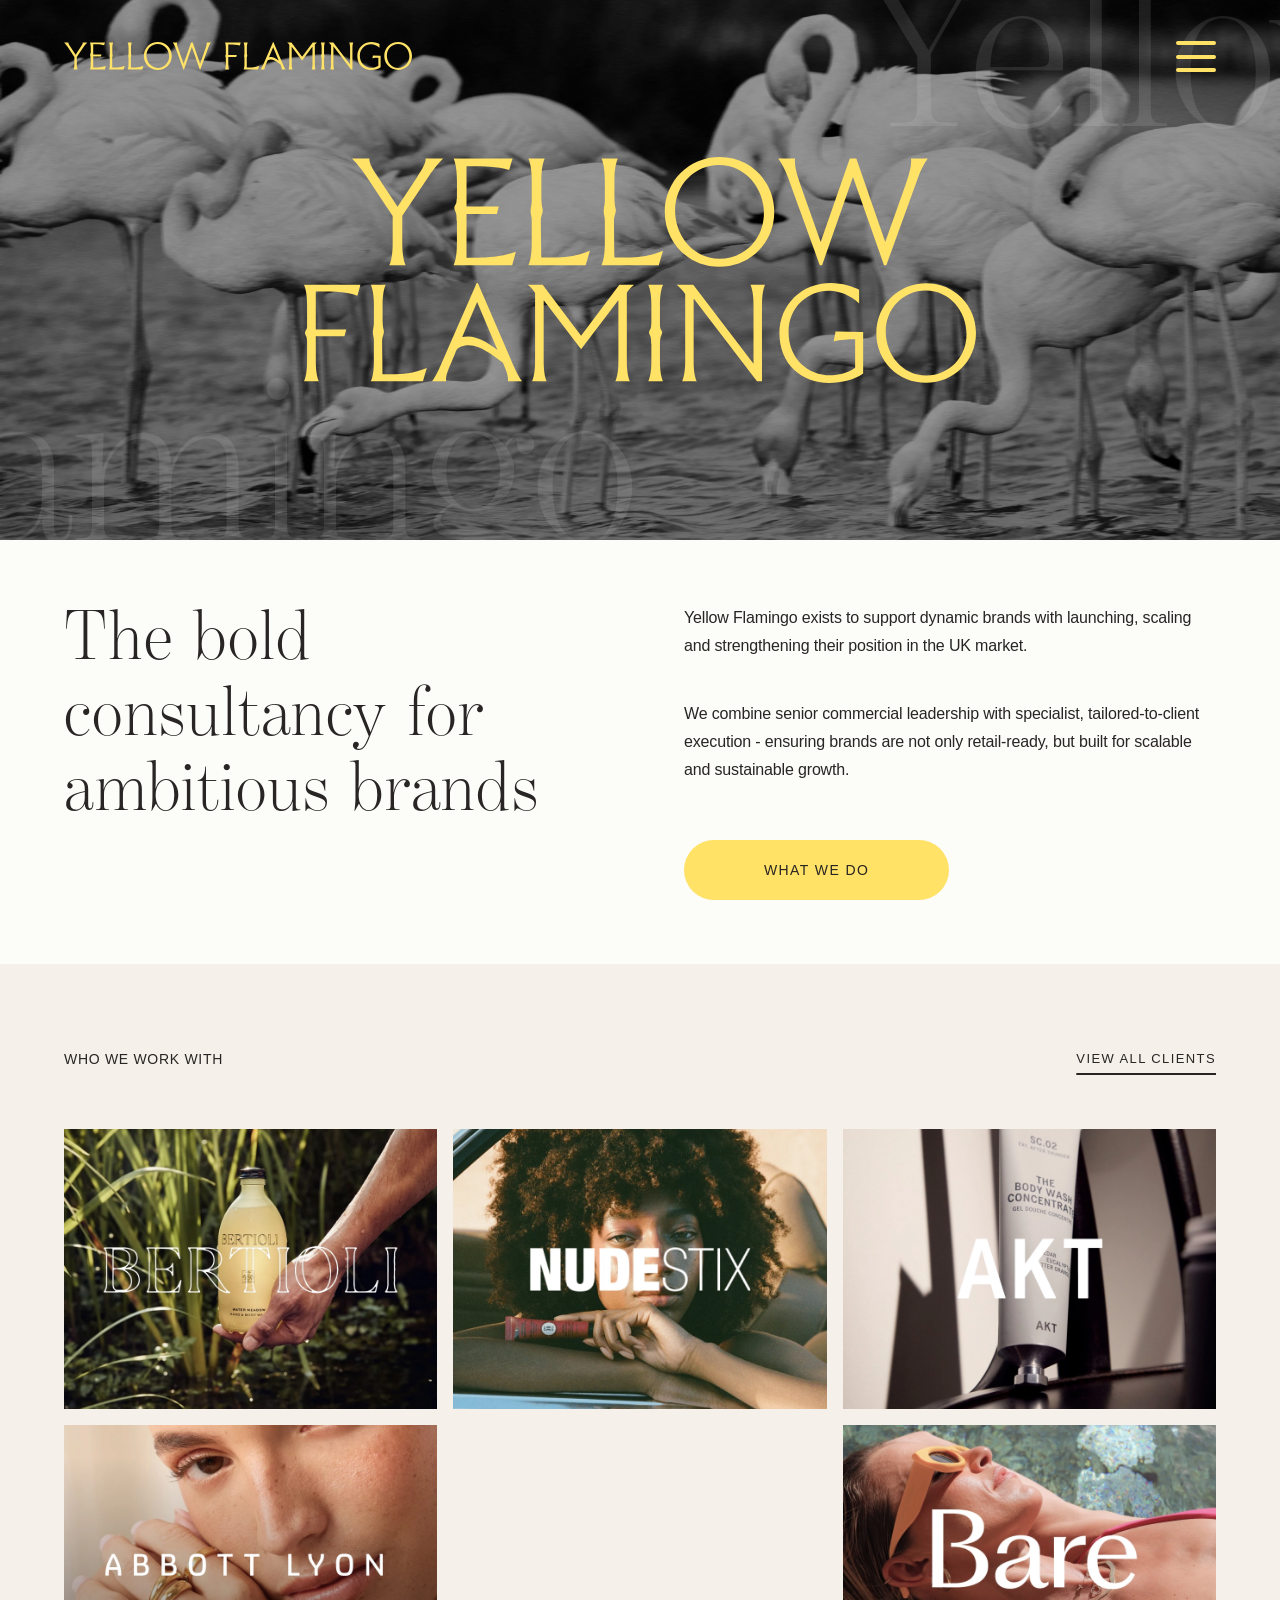
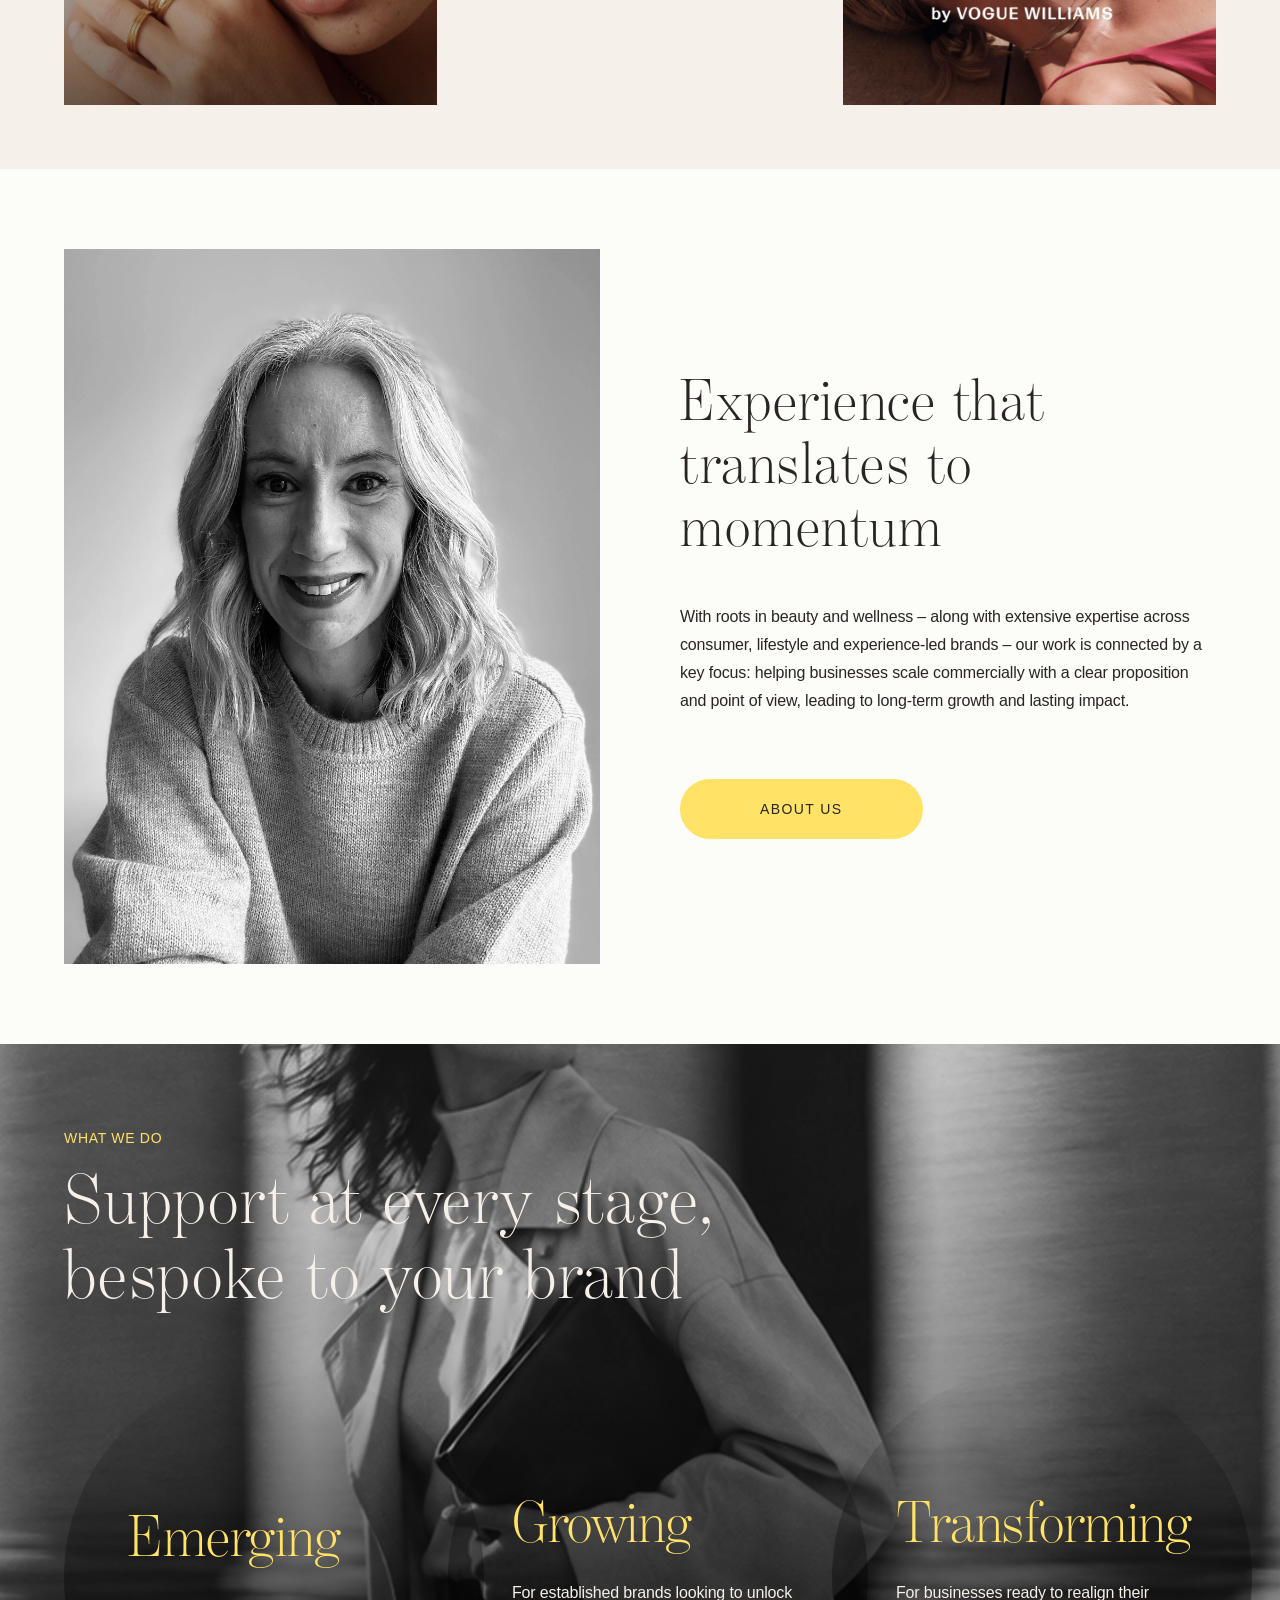
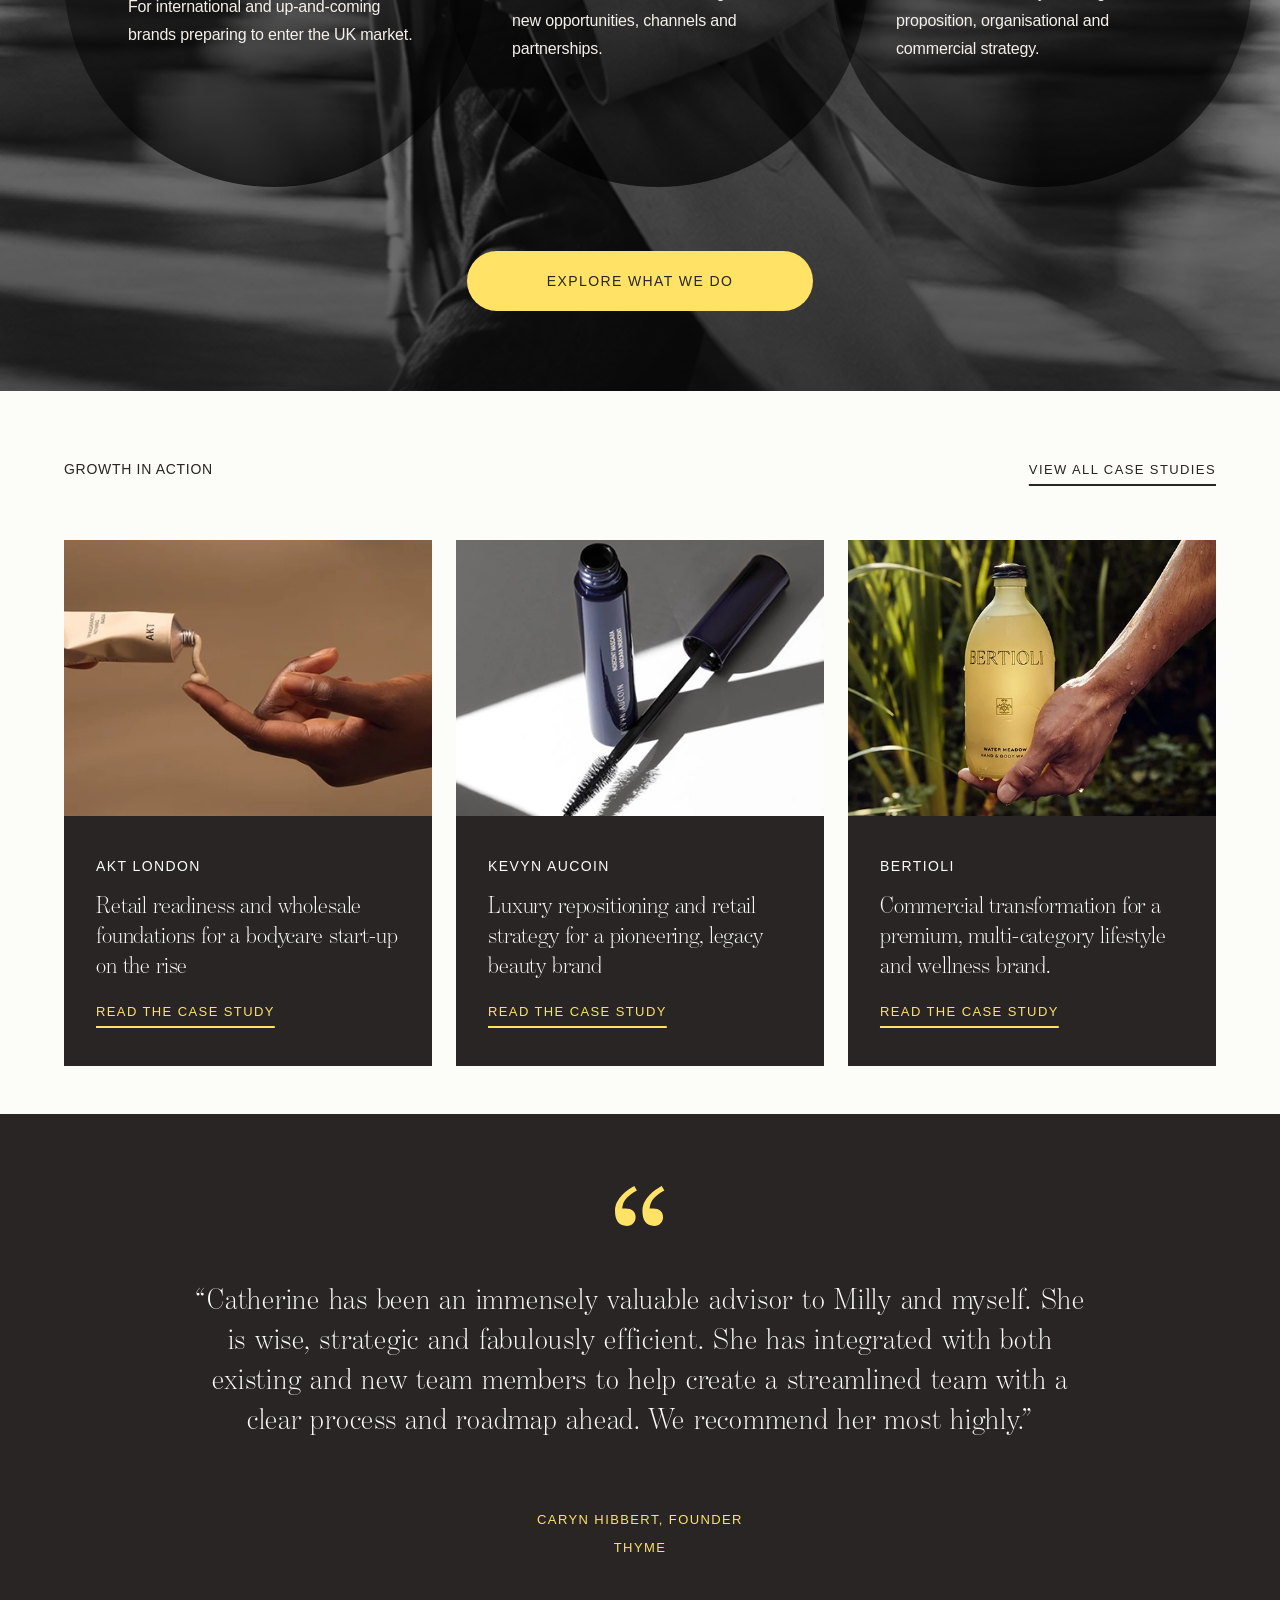
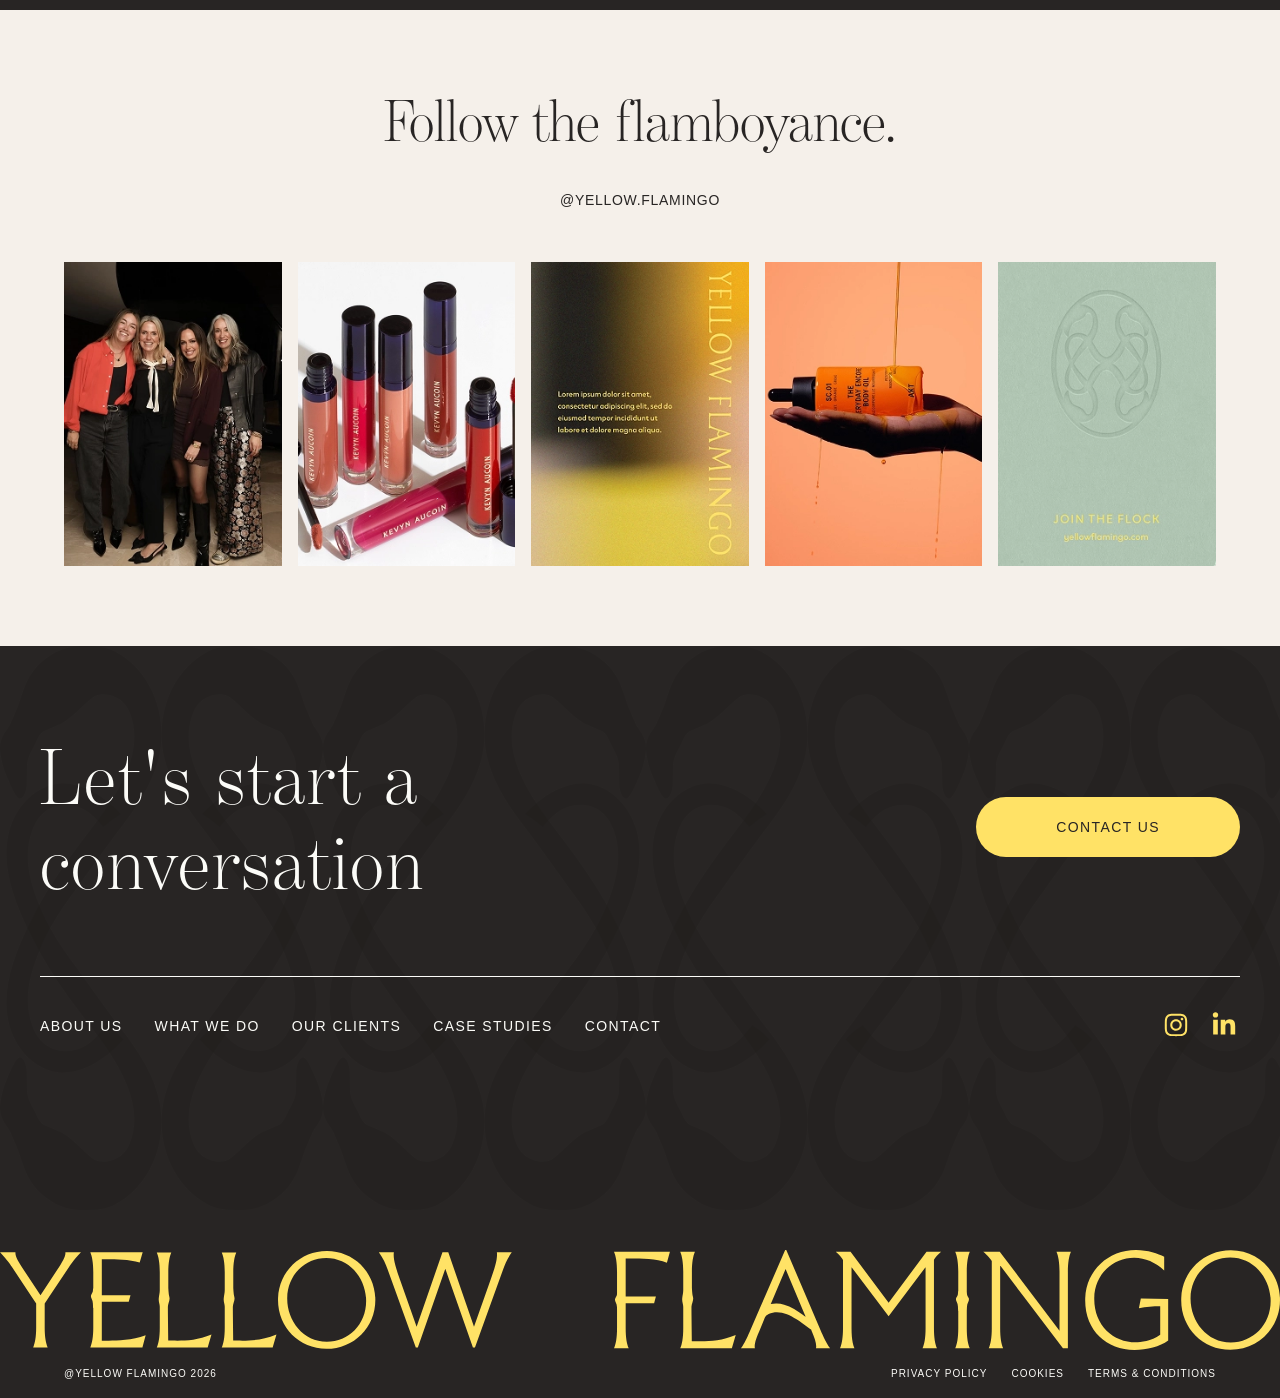
==== commit 0873e10c: "changes" ====
--- a/index.html
+++ b/index.html
@@ -116,11 +116,11 @@
 
                 <div class="pointer-events-none fixed inset-x-0 top-0 z-80 hidden h-full container mx-auto items-center justify-end px-6 sm:px-10 lg:flex lg:px-16">
                                         <div class="pointer-events-auto w-95 overflow-hidden rounded-sm bg-charcoal">
-                                                    <img width="433" height="350" src="/wp-content/uploads/2026/10/clients-5.webp" class="aspect-4/3 w-full object-cover transition-transform duration-300 group-hover:scale-105 wp-post-image" alt="" decoding="async" fetchpriority="high" srcset="/wp-content/uploads/2026/10/clients-5.webp 433w, /wp-content/uploads/2026/10/clients-5-300x242.webp 300w" sizes="(max-width: 433px) 100vw, 433px">                                                <div class="px-8 py-10">
+                                                    <img width="433" height="344" src="/wp-content/uploads/2026/10/akt-london.webp" class="aspect-4/3 w-full object-cover transition-transform duration-300 group-hover:scale-105 wp-post-image" alt="" decoding="async" fetchpriority="high" srcset="/wp-content/uploads/2026/10/akt-london.webp 433w, /wp-content/uploads/2026/10/akt-london-300x238.webp 300w" sizes="(max-width: 433px) 100vw, 433px">                                                <div class="px-8 py-10">
                             <p class="font-sans text-sm font-medium tracking-[1.4px] text-snow uppercase">
-                                Kevyn Aucoin                            </p>
-                            <p class="mt-4 font-display text-2xl leading-tight font-light text-snow">Luxury repositioning and retail strategy for a pioneering, legacy beauty brand                            </p>
-                            <a href="/case-studies/#kevyn-aucoin" class="eyebrow text-underline mt-4 inline-block text-primary uppercase transition-colors duration-300 hover:text-primary/80">
+                                AKT London                            </p>
+                            <p class="mt-4 font-display text-2xl leading-tight font-light text-snow">Retail readiness and wholesale foundations for a bodycare start-up on the rise                            </p>
+                            <a href="/case-studies/#akt-london" class="eyebrow text-underline mt-4 inline-block text-primary uppercase transition-colors duration-300 hover:text-primary/80">
                                 Read the case study
                             </a>
                         </div>
@@ -304,6 +304,16 @@
         <div class="relative mt-10 overflow-hidden" data-case-studies>
             <div class="case-studies flex gap-6" data-case-studies-track>
                                     <div class="group w-full shrink-0 overflow-hidden rounded-sm bg-charcoal sm:w-[calc(50%-0.75rem)] lg:w-[calc(33.333%-1rem)]" data-case-studies-card>
+                                                    <img width="433" height="344" src="/wp-content/uploads/2026/10/akt-london.webp" class="aspect-4/3 w-full object-cover transition-transform duration-300 group-hover:scale-105 wp-post-image" alt="" decoding="async" srcset="/wp-content/uploads/2026/10/akt-london.webp 433w, /wp-content/uploads/2026/10/akt-london-300x238.webp 300w" sizes="(max-width: 433px) 100vw, 433px">                                                <div class="px-8 py-10">
+                            <p class="font-sans text-sm font-medium tracking-[1.4px] text-snow uppercase">
+                                AKT London                            </p>
+                            <p class="mt-4 font-display text-2xl leading-tight font-light text-snow">Retail readiness and wholesale foundations for a bodycare start-up on the rise                            </p>
+                            <a href="/case-studies/#akt-london" class="eyebrow text-underline mt-4 inline-block text-primary uppercase transition-colors duration-300 hover:text-primary/80">
+                                Read the case study
+                            </a>
+                        </div>
+                    </div>
+                                    <div class="group w-full shrink-0 overflow-hidden rounded-sm bg-charcoal sm:w-[calc(50%-0.75rem)] lg:w-[calc(33.333%-1rem)]" data-case-studies-card>
                                                     <img width="433" height="350" src="/wp-content/uploads/2026/10/clients-5.webp" class="aspect-4/3 w-full object-cover transition-transform duration-300 group-hover:scale-105 wp-post-image" alt="" decoding="async" srcset="/wp-content/uploads/2026/10/clients-5.webp 433w, /wp-content/uploads/2026/10/clients-5-300x242.webp 300w" sizes="(max-width: 433px) 100vw, 433px">                                                <div class="px-8 py-10">
                             <p class="font-sans text-sm font-medium tracking-[1.4px] text-snow uppercase">
                                 Kevyn Aucoin                            </p>
@@ -319,16 +329,6 @@
                                 Bertioli                            </p>
                             <p class="mt-4 font-display text-2xl leading-tight font-light text-snow">Commercial transformation for a premium, multi-category lifestyle and wellness brand.                            </p>
                             <a href="/case-studies/#bertioli" class="eyebrow text-underline mt-4 inline-block text-primary uppercase transition-colors duration-300 hover:text-primary/80">
-                                Read the case study
-                            </a>
-                        </div>
-                    </div>
-                                    <div class="group w-full shrink-0 overflow-hidden rounded-sm bg-charcoal sm:w-[calc(50%-0.75rem)] lg:w-[calc(33.333%-1rem)]" data-case-studies-card>
-                                                    <img width="433" height="344" src="/wp-content/uploads/2026/10/akt-london.webp" class="aspect-4/3 w-full object-cover transition-transform duration-300 group-hover:scale-105 wp-post-image" alt="" decoding="async" srcset="/wp-content/uploads/2026/10/akt-london.webp 433w, /wp-content/uploads/2026/10/akt-london-300x238.webp 300w" sizes="(max-width: 433px) 100vw, 433px">                                                <div class="px-8 py-10">
-                            <p class="font-sans text-sm font-medium tracking-[1.4px] text-snow uppercase">
-                                AKT London                            </p>
-                            <p class="mt-4 font-display text-2xl leading-tight font-light text-snow">Retail readiness and wholesale foundations for a bodycare start-up on the rise                            </p>
-                            <a href="/case-studies/#akt-london" class="eyebrow text-underline mt-4 inline-block text-primary uppercase transition-colors duration-300 hover:text-primary/80">
                                 Read the case study
                             </a>
                         </div>
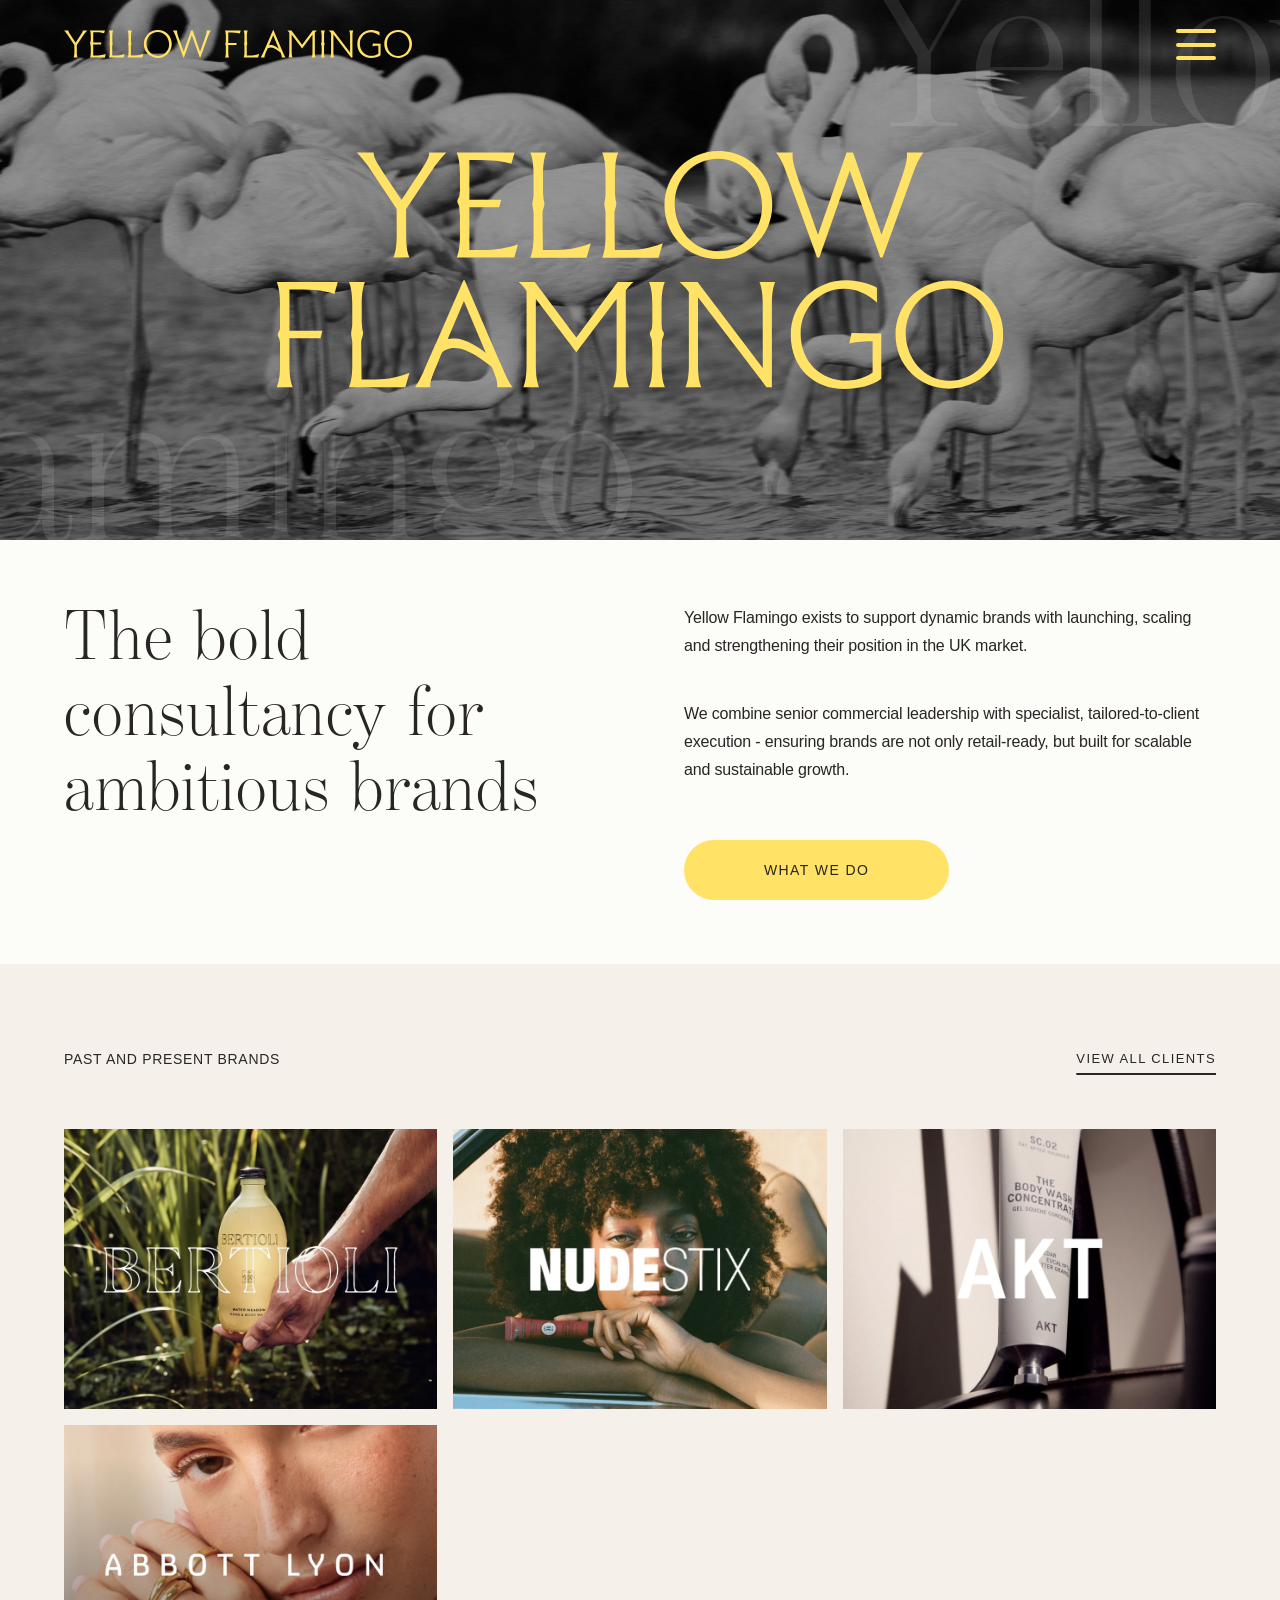
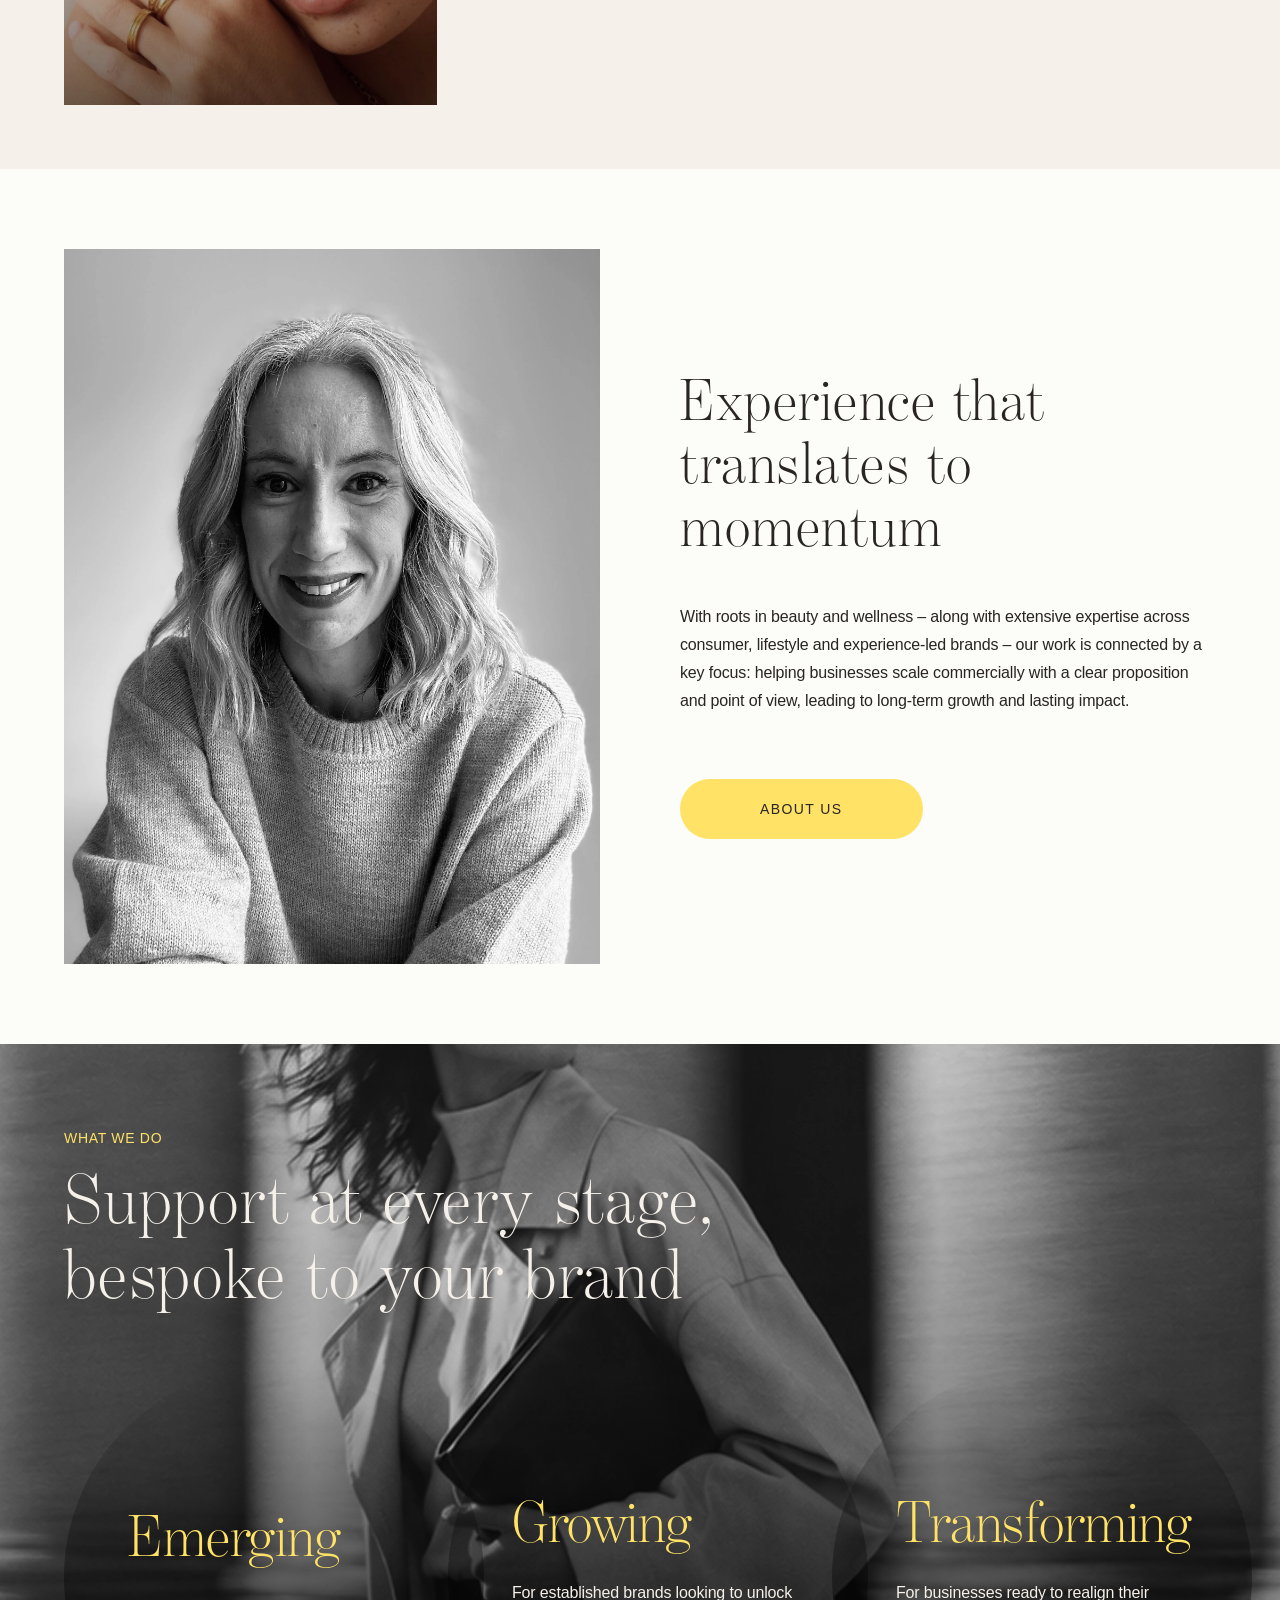
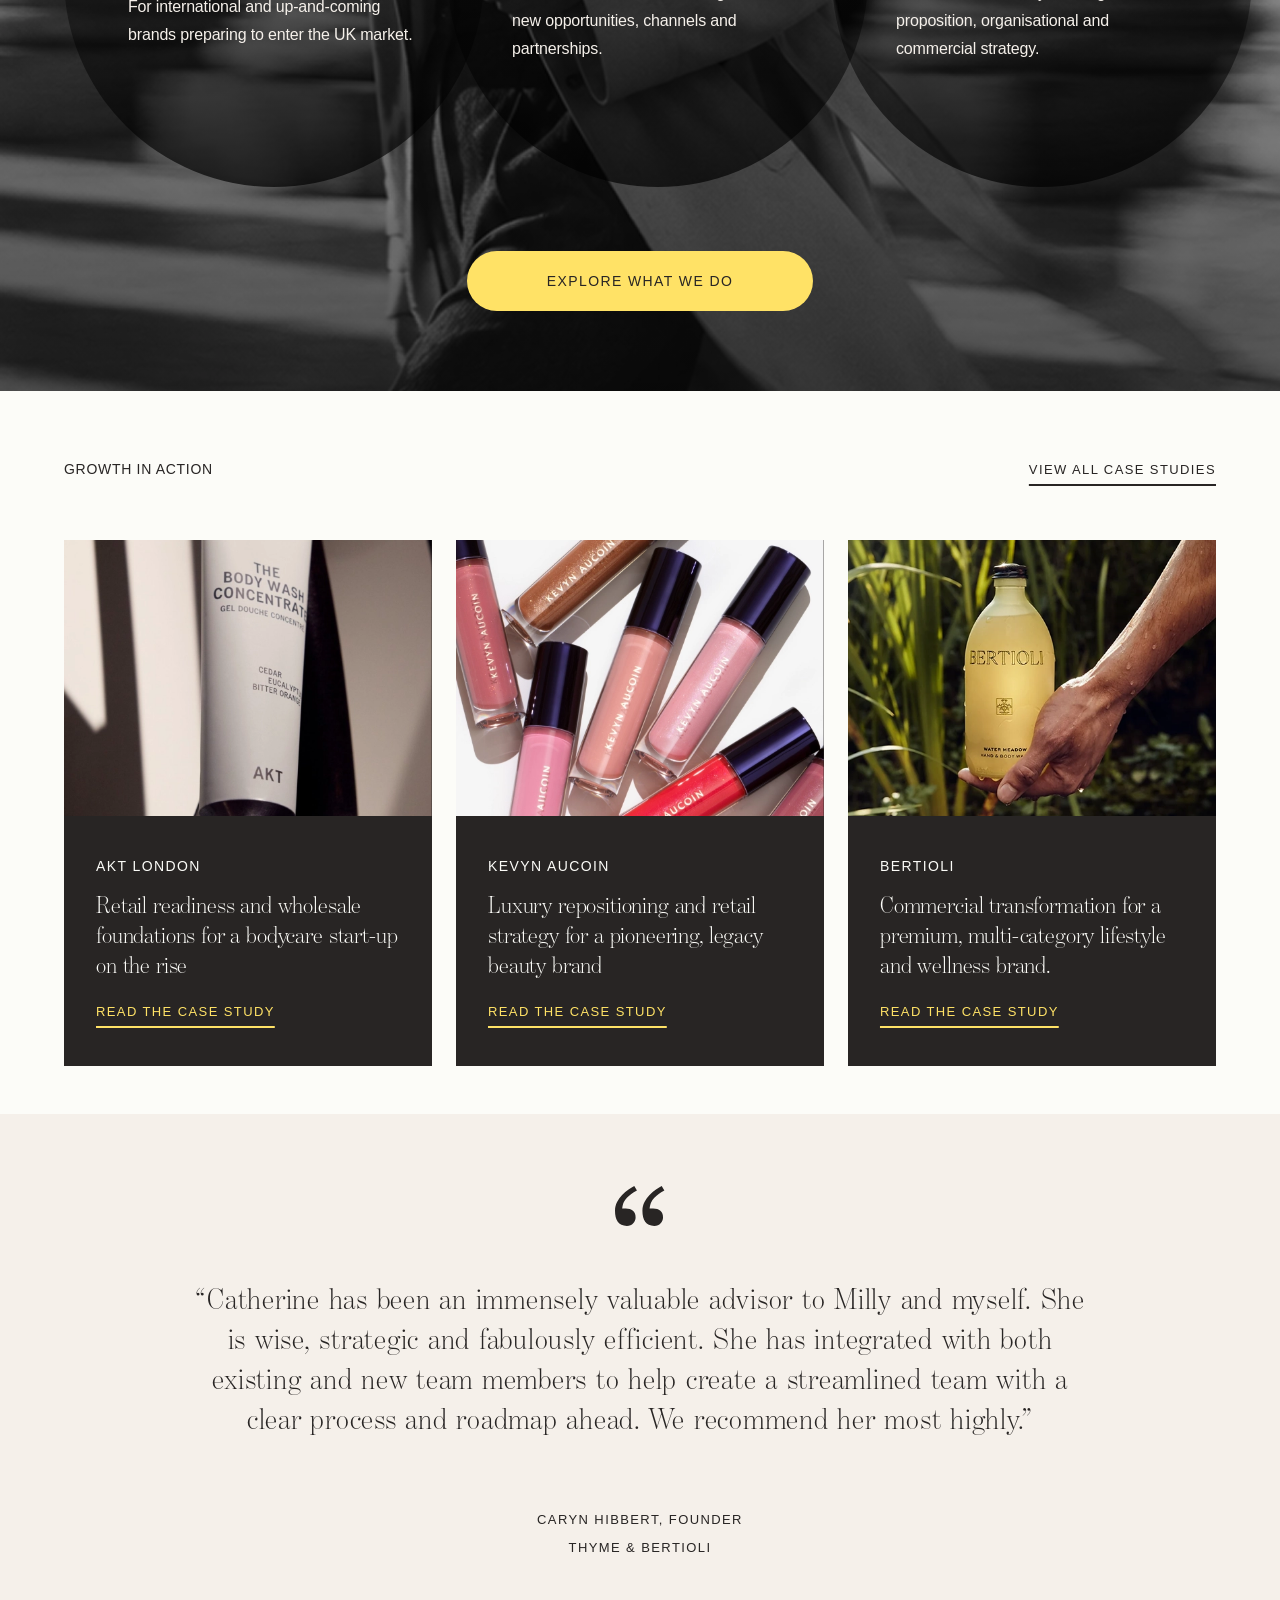
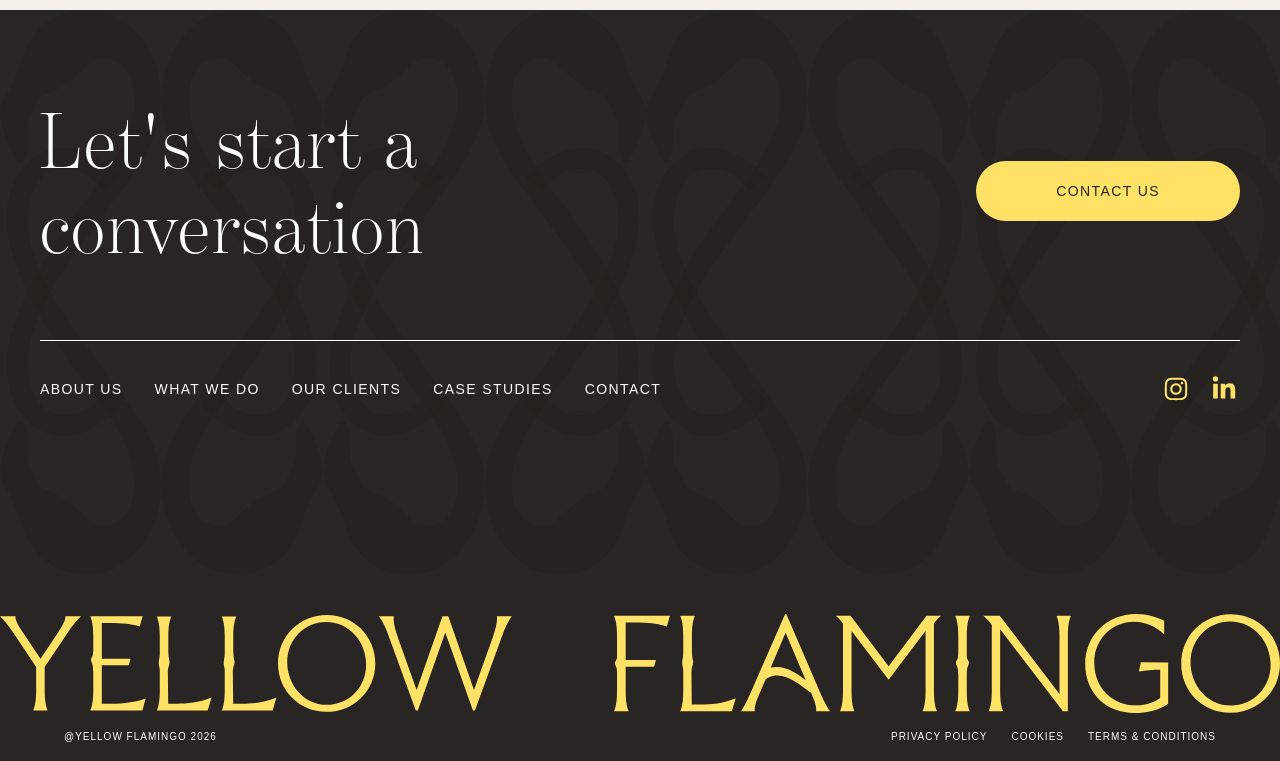
==== commit ccd16df8: "changes" ====
--- a/index.html
+++ b/index.html
@@ -53,9 +53,9 @@
     </a>
 
     <header class="site-header fixed inset-x-0 top-0 z-50">
-        <div id="header-bg" aria-hidden="true" class="pointer-events-none absolute inset-x-0 top-0 h-28 bg-transparent transition-colors duration-300 z-10"></div>
-
-        <div class="container relative z-10 mx-auto flex w-full items-center justify-between px-6 py-6 sm:px-10 lg:px-16 h-28">
+        <div id="header-bg" aria-hidden="true" class="pointer-events-none absolute inset-x-0 top-0 h-22 bg-transparent transition-colors duration-300 z-10"></div>
+
+        <div class="container relative z-10 mx-auto flex w-full items-center justify-between px-6 py-4 sm:px-10 lg:px-16 h-22">
                             <a href="/" id="header-logo" class="flex shrink-0 items-center gap-1.5 opacity-0 pointer-events-none transition-opacity duration-300" aria-label="Yellow Flamingo — Home" aria-hidden="true">
                     <img src="/wp-content/themes/yellow-flamingo/assets/images/yellow.svg" alt="" class="h-5 w-auto sm:h-7">
                     <img src="/wp-content/themes/yellow-flamingo/assets/images/flamingo.svg" alt="" class="h-5 pl-2 w-auto sm:h-7">
@@ -74,7 +74,7 @@
     <div id="primary-menu" class="pointer-events-none fixed inset-0 z-60 opacity-0 transition-opacity duration-300" role="dialog" aria-modal="true" aria-label="Site menu" aria-hidden="true" inert>
         <div class="grid h-full w-full grid-cols-1 overflow-y-auto lg:grid-cols-2">
             <div class="relative flex flex-col items-center justify-center gap-10 bg-charcoal py-24">
-                <div class="pointer-events-none fixed inset-x-0 top-0 z-80 container mx-auto flex w-full items-center justify-end px-6 py-6 sm:px-10 lg:hidden lg:px-16 h-28">
+                <div class="pointer-events-none fixed inset-x-0 top-0 z-80 container mx-auto flex w-full items-center justify-end px-6 py-4 sm:px-10 lg:hidden lg:px-16 h-22">
                     <button type="button" data-menu-close class="pointer-events-auto relative z-70 flex h-7 w-10 items-center justify-center text-primary" aria-label="Close menu">
                         <svg class="h-6 w-6" xmlns="http://www.w3.org/2000/svg" width="28" height="28" viewbox="0 0 28 28" fill="currentColor">
                             <path d="M26 2L2 26M2 2L26 26" stroke="currentColor" stroke-width="4" stroke-linecap="round" stroke-linejoin="round"></path>
@@ -82,7 +82,7 @@
                     </button>
                 </div>
 
-                <div class="pointer-events-none fixed inset-x-0 top-0 z-80 container mx-auto flex w-full justify-start px-6 py-6 sm:px-10 lg:px-16 h-28">
+                <div class="pointer-events-none fixed inset-x-0 top-0 z-80 container mx-auto flex w-full justify-start px-6 py-4 sm:px-10 lg:px-16 h-22">
                     <a href="/" class="pointer-events-auto relative z-81 flex shrink-0 items-center gap-1.5" aria-label="Yellow Flamingo — Home">
                         <img src="/wp-content/themes/yellow-flamingo/assets/images/yellow.svg" alt="" class="h-5 w-auto sm:h-7">
                         <img src="/wp-content/themes/yellow-flamingo/assets/images/flamingo.svg" alt="" class="h-5 pl-2 w-auto sm:h-7">
@@ -106,7 +106,7 @@
             </div>
 
             <div class="relative hidden flex-col items-center justify-center bg-primary py-10 lg:flex lg:py-16">
-                <div class="pointer-events-none fixed inset-x-0 top-0 z-80 container mx-auto hidden w-full items-center justify-end px-6 py-6 sm:px-10 lg:flex lg:px-16 h-28">
+                <div class="pointer-events-none fixed inset-x-0 top-0 z-80 container mx-auto hidden w-full items-center justify-end px-6 py-4 sm:px-10 lg:flex lg:px-16 h-22">
                     <button type="button" data-menu-close class="pointer-events-auto relative z-70 flex h-7 w-10 items-center justify-center text-charcoal cursor-pointer" aria-label="Close menu">
                         <svg class="h-6 w-6" xmlns="http://www.w3.org/2000/svg" width="28" height="28" viewbox="0 0 28 28" fill="none">
                             <path d="M26 2L2 26M2 2L26 26" stroke="#1E1E1E" stroke-width="4" stroke-linecap="round" stroke-linejoin="round"></path>
@@ -116,7 +116,7 @@
 
                 <div class="pointer-events-none fixed inset-x-0 top-0 z-80 hidden h-full container mx-auto items-center justify-end px-6 sm:px-10 lg:flex lg:px-16">
                                         <div class="pointer-events-auto w-95 overflow-hidden rounded-sm bg-charcoal">
-                                                    <img width="433" height="344" src="/wp-content/uploads/2026/10/akt-london.webp" class="aspect-4/3 w-full object-cover transition-transform duration-300 group-hover:scale-105 wp-post-image" alt="" decoding="async" fetchpriority="high" srcset="/wp-content/uploads/2026/10/akt-london.webp 433w, /wp-content/uploads/2026/10/akt-london-300x238.webp 300w" sizes="(max-width: 433px) 100vw, 433px">                                                <div class="px-8 py-10">
+                                                    <img width="546" height="724" src="/wp-content/uploads/2026/10/AKT-1.webp" class="aspect-4/3 w-full object-cover transition-transform duration-300 group-hover:scale-105 wp-post-image" alt="" decoding="async" fetchpriority="high" srcset="/wp-content/uploads/2026/10/AKT-1.webp 546w, /wp-content/uploads/2026/10/AKT-1-226x300.webp 226w" sizes="(max-width: 546px) 100vw, 546px">                                                <div class="px-8 py-10">
                             <p class="font-sans text-sm font-medium tracking-[1.4px] text-snow uppercase">
                                 AKT London                            </p>
                             <p class="mt-4 font-display text-2xl leading-tight font-light text-snow">Retail readiness and wholesale foundations for a bodycare start-up on the rise                            </p>
@@ -151,8 +151,7 @@
     </h1>
 
     <div class="relative z-20 flex flex-col items-center gap-3 px-6 sm:gap-4">
-        <img src="/wp-content/themes/yellow-flamingo/assets/images/yellow.svg" alt="Yellow Flamingo" class="w-[70vw] max-w-md sm:max-w-lg lg:max-w-xl">
-        <img src="/wp-content/themes/yellow-flamingo/assets/images/flamingo.svg" alt="" class="w-[80vw] max-w-lg sm:max-w-xl lg:max-w-2xl">
+        <img src="/wp-content/themes/yellow-flamingo/assets/images/yellow-flamingo.svg" alt="Yellow Flamingo" class="w-[70vw] max-w-md sm:max-w-lg lg:max-w-3xl scale-115">
     </div>
 </section>
 
@@ -187,7 +186,7 @@
     <div class="container mx-auto w-full py-16 px-6 sm:px-10 lg:px-16">
 
         <div class="grid grid-cols-2 items-center py-4">
-            <div class="justify-self-start text-charcoal text-sm font-medium font-sans uppercase leading-7 tracking-wider">WHO WE WORK WITH</div>
+            <div class="justify-self-start text-charcoal text-sm font-medium font-sans uppercase leading-7 tracking-wider">Past and Present Brands</div>
 
             <div class="hidden justify-self-end text-charcoal text-sm font-medium font-sans underline uppercase leading-7 tracking-wider eyebrow sm:block">
                 <a href="/our-clients/" class="eyebrow text-underline inline-block uppercase transition-colors duration-300">
@@ -304,7 +303,7 @@
         <div class="relative mt-10 overflow-hidden" data-case-studies>
             <div class="case-studies flex gap-6" data-case-studies-track>
                                     <div class="group w-full shrink-0 overflow-hidden rounded-sm bg-charcoal sm:w-[calc(50%-0.75rem)] lg:w-[calc(33.333%-1rem)]" data-case-studies-card>
-                                                    <img width="433" height="344" src="/wp-content/uploads/2026/10/akt-london.webp" class="aspect-4/3 w-full object-cover transition-transform duration-300 group-hover:scale-105 wp-post-image" alt="" decoding="async" srcset="/wp-content/uploads/2026/10/akt-london.webp 433w, /wp-content/uploads/2026/10/akt-london-300x238.webp 300w" sizes="(max-width: 433px) 100vw, 433px">                                                <div class="px-8 py-10">
+                                                    <img width="546" height="724" src="/wp-content/uploads/2026/10/AKT-1.webp" class="aspect-4/3 w-full object-cover transition-transform duration-300 group-hover:scale-105 wp-post-image" alt="" decoding="async" srcset="/wp-content/uploads/2026/10/AKT-1.webp 546w, /wp-content/uploads/2026/10/AKT-1-226x300.webp 226w" sizes="(max-width: 546px) 100vw, 546px">                                                <div class="px-8 py-10">
                             <p class="font-sans text-sm font-medium tracking-[1.4px] text-snow uppercase">
                                 AKT London                            </p>
                             <p class="mt-4 font-display text-2xl leading-tight font-light text-snow">Retail readiness and wholesale foundations for a bodycare start-up on the rise                            </p>
@@ -314,7 +313,7 @@
                         </div>
                     </div>
                                     <div class="group w-full shrink-0 overflow-hidden rounded-sm bg-charcoal sm:w-[calc(50%-0.75rem)] lg:w-[calc(33.333%-1rem)]" data-case-studies-card>
-                                                    <img width="433" height="350" src="/wp-content/uploads/2026/10/clients-5.webp" class="aspect-4/3 w-full object-cover transition-transform duration-300 group-hover:scale-105 wp-post-image" alt="" decoding="async" srcset="/wp-content/uploads/2026/10/clients-5.webp 433w, /wp-content/uploads/2026/10/clients-5-300x242.webp 300w" sizes="(max-width: 433px) 100vw, 433px">                                                <div class="px-8 py-10">
+                                                    <img width="546" height="724" src="/wp-content/uploads/2026/10/Kevyn-Aucoin.webp" class="aspect-4/3 w-full object-cover transition-transform duration-300 group-hover:scale-105 wp-post-image" alt="" decoding="async" srcset="/wp-content/uploads/2026/10/Kevyn-Aucoin.webp 546w, /wp-content/uploads/2026/10/Kevyn-Aucoin-226x300.webp 226w" sizes="(max-width: 546px) 100vw, 546px">                                                <div class="px-8 py-10">
                             <p class="font-sans text-sm font-medium tracking-[1.4px] text-snow uppercase">
                                 Kevyn Aucoin                            </p>
                             <p class="mt-4 font-display text-2xl leading-tight font-light text-snow">Luxury repositioning and retail strategy for a pioneering, legacy beauty brand                            </p>
@@ -355,27 +354,30 @@
     </div>
 </section>
 
-<section class="bg-charcoal">
+<section class="bg-stone">
     <div class="container mx-auto w-full px-6 py-12 sm:px-10 lg:px-12">
         <div class="flex justify-center py-6">
-            <img src="/wp-content/themes/yellow-flamingo/assets/images/quote.svg" alt="" class="h-10 w-auto">
+            <img src="/wp-content/themes/yellow-flamingo/assets/images/quote-charcoal.svg" alt="" class="h-10 w-auto">
         </div>
         <div class="max-w-4xl mx-auto pt-8">
-            <p class="text-snow text-3xl font-light leading-10 font-display text-center tracking-wide">
+            <p class="text-charcoal text-3xl font-light leading-10 font-display text-center tracking-wide">
                 “Catherine has been an immensely valuable advisor to Milly and myself. She is wise, strategic and fabulously efficient. She has integrated with both existing and new team members to help create a streamlined team with a clear process and roadmap ahead. We recommend her most highly.”
             </p>
         </div>
         <div class="pt-16">
-            <p class="eyebrow font-sans leading-7 text-primary text-center">
+            <p class="eyebrow font-sans leading-7 text-charcoal text-center">
                 Caryn Hibbert, Founder
             </p>
-            <p class="eyebrow font-sans leading-7 text-primary text-center">
-                THYME
-        </p></div>
-
-    </div>
-</section>
-
+            <p class="eyebrow font-sans leading-7 text-charcoal text-center">
+                THYME &amp; BERTIOLI
+            </p>
+        </div>
+
+    </div>
+</section>
+
+
+<!-- Hide the Instagram section for now,
 <section class="bg-stone">
     <div class="container mx-auto w-full px-6 py-20 sm:px-10 lg:px-16">
         <div class="text-center text-charcoal text-4xl lg:text-6xl font-light font-display leading-[1.2]">Follow the flamboyance.</div>
@@ -383,38 +385,39 @@
         <div class="pt-6 grid grid-cols-2 gap-4 sm:grid-cols-3 lg:grid-cols-5">
             <div class="">
                 <a href="https://www.instagram.com/yellow.flamingo" target="_blank" rel="noopener noreferrer">
-                    <img class="" src="/wp-content/themes/yellow-flamingo/assets/images/instagram/1.webp">
+                    <img class="" src="" />
                 </a>
             </div>
 
             <div class="">
                 <a href="https://www.instagram.com/yellow.flamingo" target="_blank" rel="noopener noreferrer">
-                    <img class="" src="/wp-content/themes/yellow-flamingo/assets/images/instagram/2.webp">
+                    <img class="" src="" />
                 </a>
             </div>
 
             <div class="">
                 <a href="https://www.instagram.com/yellow.flamingo" target="_blank" rel="noopener noreferrer">
-                    <img class="" src="/wp-content/themes/yellow-flamingo/assets/images/instagram/3.webp">
+                    <img class="" src="" />
                 </a>
             </div>
 
             <div class="">
                 <a href="https://www.instagram.com/yellow.flamingo" target="_blank" rel="noopener noreferrer">
-                    <img class="" src="/wp-content/themes/yellow-flamingo/assets/images/instagram/4.webp">
+                    <img class="" src="" />
                 </a>
             </div>
 
             <div class="hidden sm:block">
                 <a href="https://www.instagram.com/yellow.flamingo" target="_blank" rel="noopener noreferrer">
-                    <img class="" src="/wp-content/themes/yellow-flamingo/assets/images/instagram/5.webp">
-                </a>
-            </div>
-
-        </div>
-
-    </div>
-</section>
+                    <img class="" src="" />
+                </a>
+            </div>
+
+        </div>
+
+    </div>
+</section>
+-->
 
 
 
@@ -466,9 +469,12 @@
         </div>
     </div>
 
-    <div class="mt-6 flex w-full flex-col items-center gap-2 overflow-hidden sm:flex-row sm:items-center sm:justify-between sm:gap-0 md:mt-10">
+    <div class="hidden mt-6 sm:flex w-full flex-col items-center gap-2 overflow-hidden sm:flex-row sm:items-center sm:justify-between sm:gap-0 md:mt-10">
         <img src="/wp-content/themes/yellow-flamingo/assets/images/yellow.svg" alt="Yellow" class="w-[85%] pointer-events-none select-none sm:w-[40%]">
         <img src="/wp-content/themes/yellow-flamingo/assets/images/flamingo.svg" alt="Flamingo" class="w-[90%] pointer-events-none select-none sm:w-[52%]">
+    </div>
+    <div class="mt-6 flex sm:hidden w-full flex-col items-center gap-2 overflow-hidden sm:flex-row sm:items-center sm:justify-between sm:gap-0 md:mt-10">
+        <img src="/wp-content/themes/yellow-flamingo/assets/images/yellow-flamingo.svg" alt="Yellow Flamingo" class="w-full pointer-events-none select-none scale-115">
     </div>
 
     <div class="container z-10 mx-auto mt-4 flex w-full flex-col items-center gap-3 px-6 pb-4 text-center font-sans text-[10px] font-medium tracking-[1px] text-cream/50 uppercase sm:flex-row sm:items-center sm:justify-between sm:px-10 sm:text-left lg:px-16">
